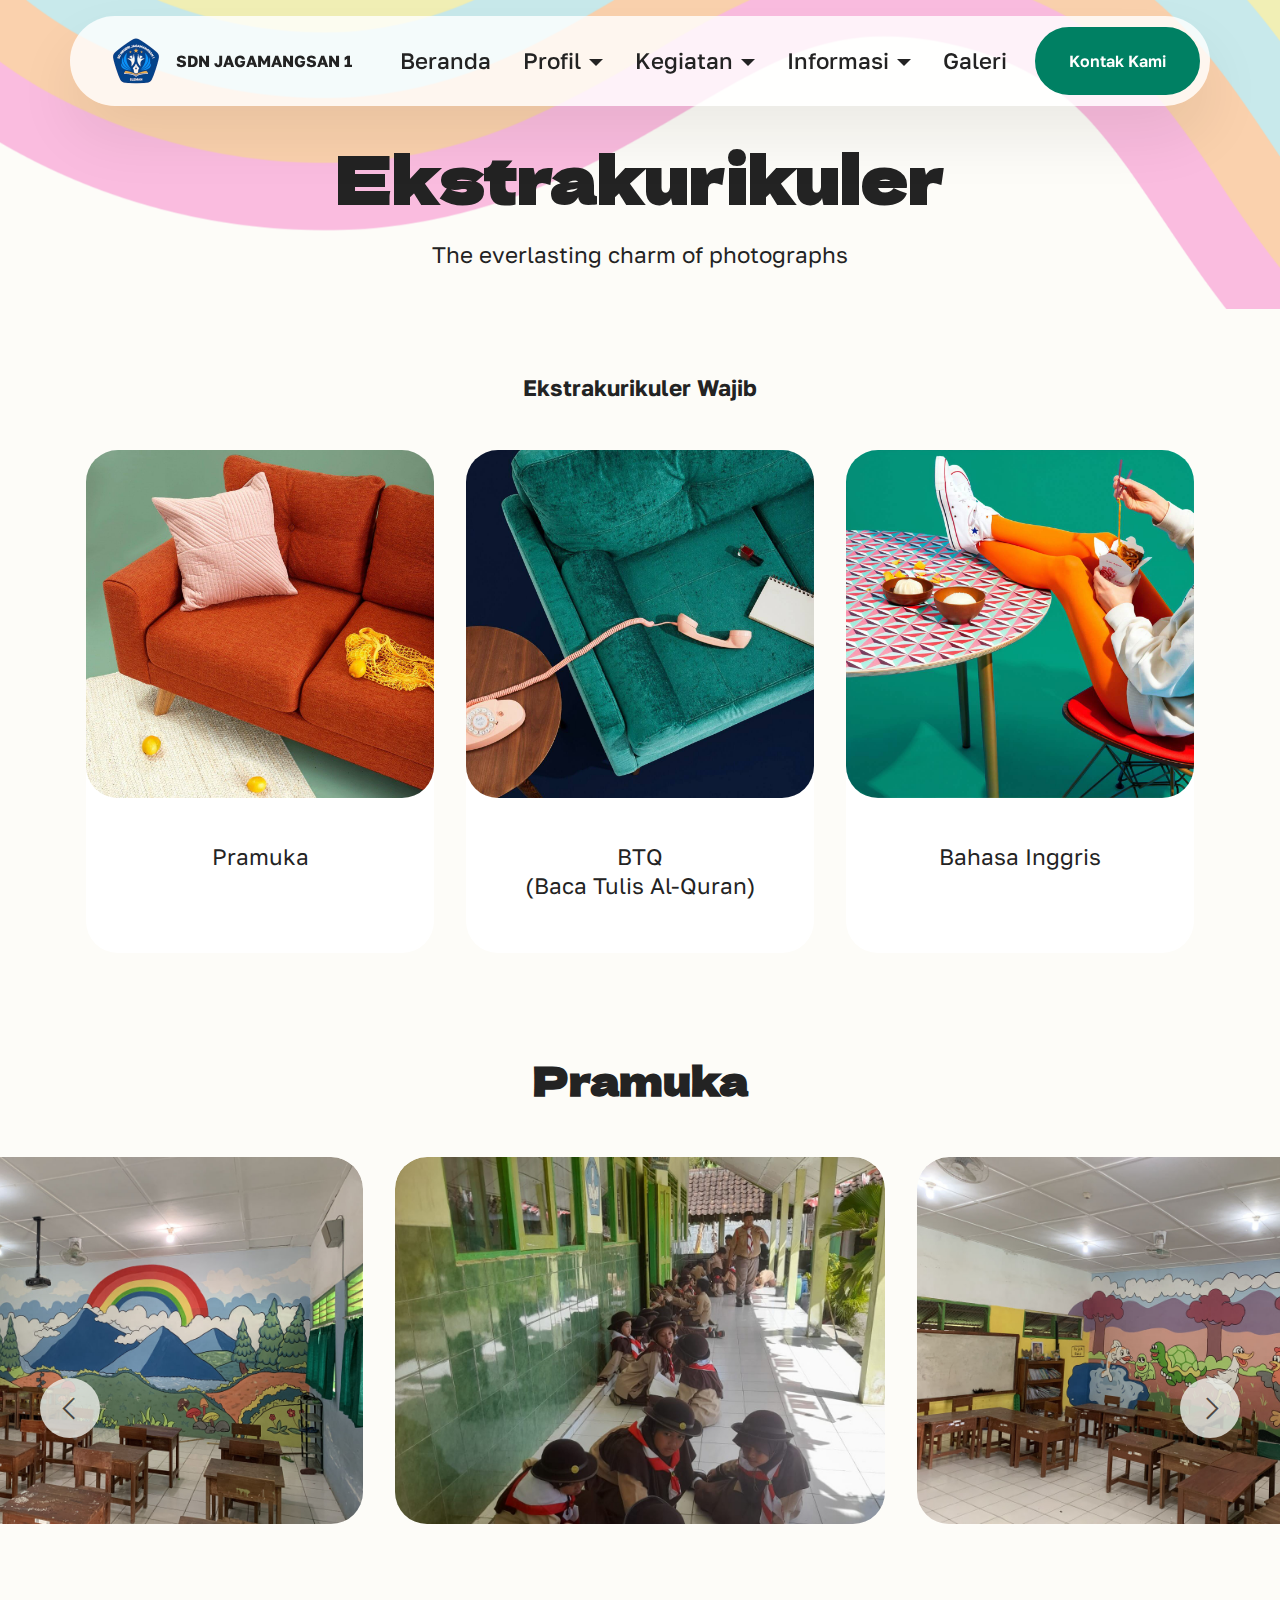
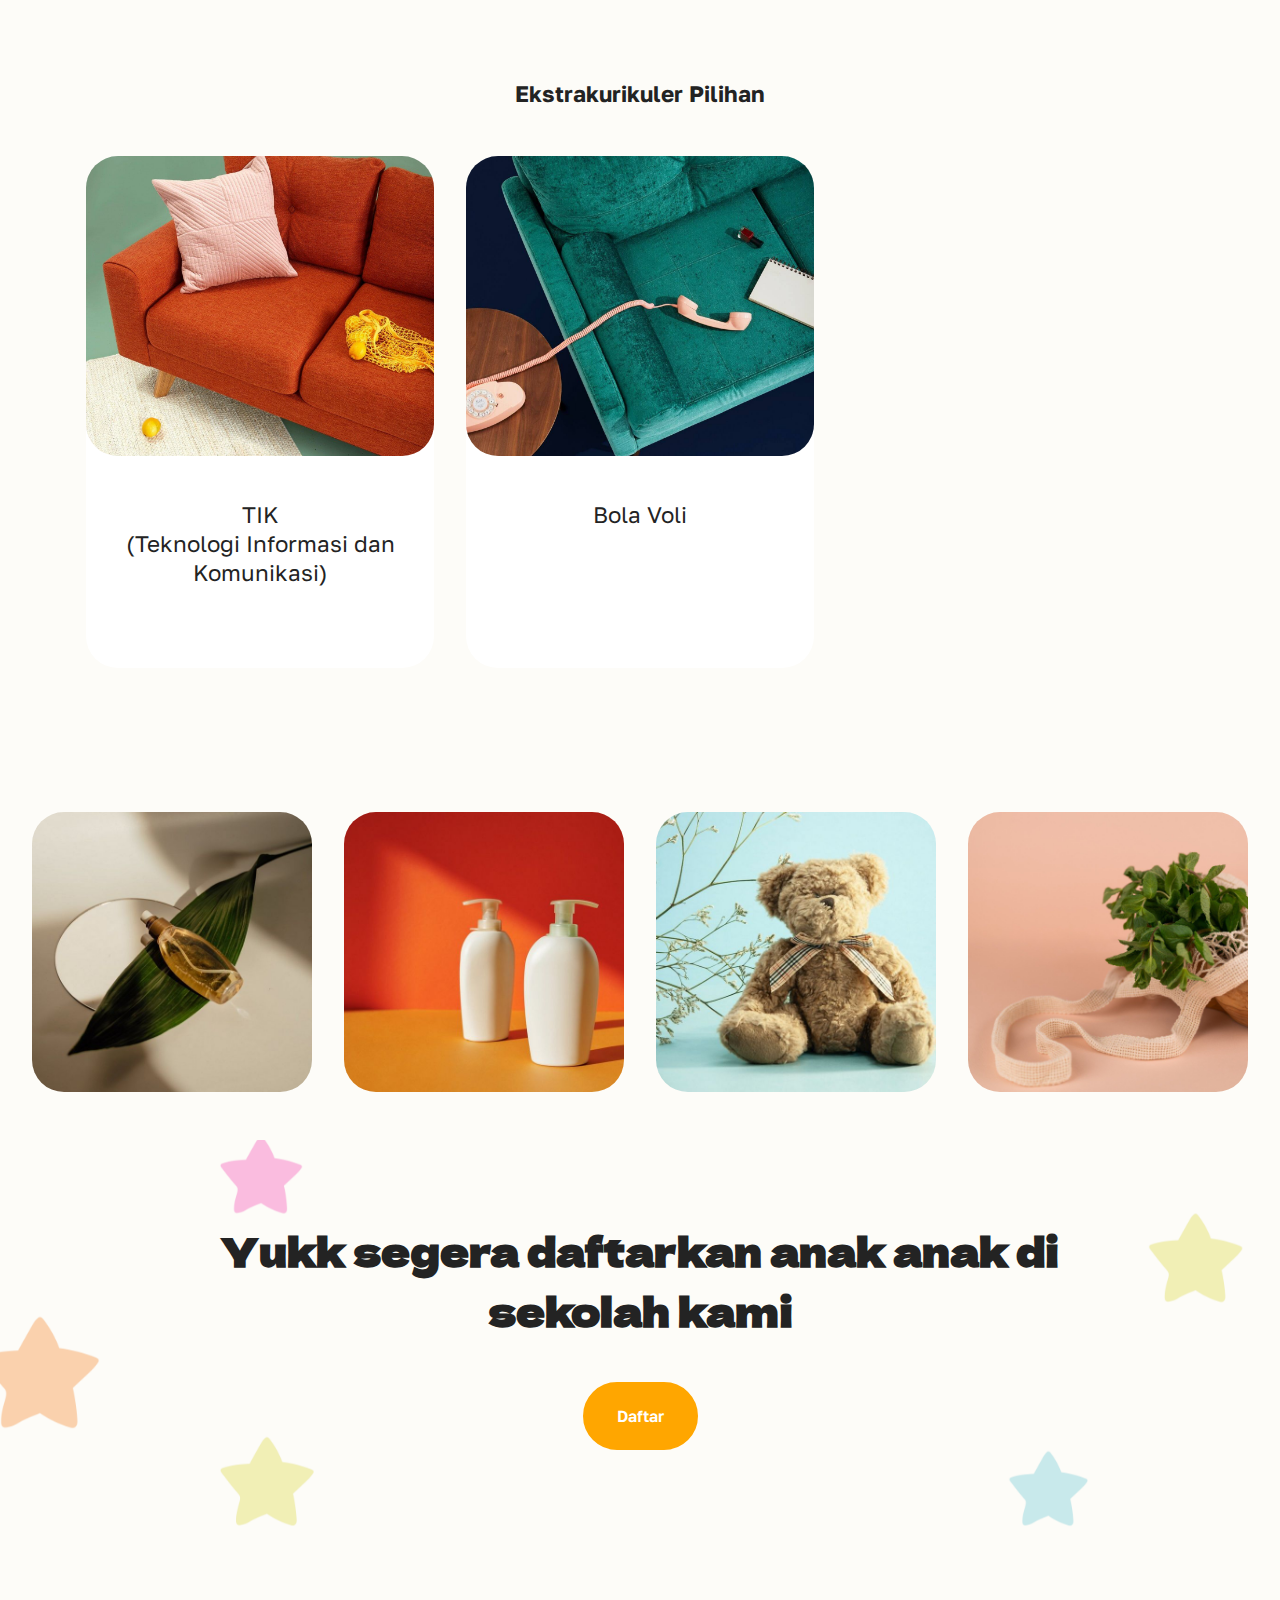
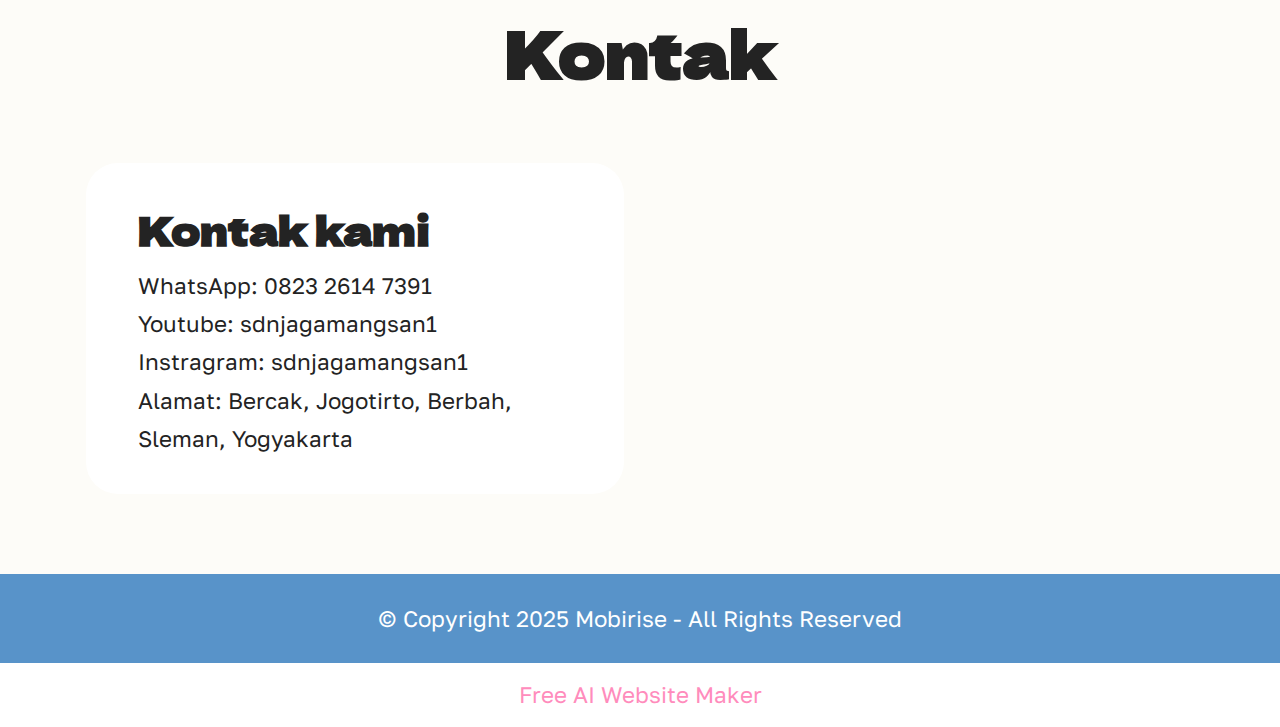
==== ekstrakurikuler.html @ 14b5bab7 "baru" ====
<!DOCTYPE html>
<html  >
<head>
  <!-- Site made with Mobirise Website Builder v5.9.6, https://mobirise.com -->
  <meta charset="UTF-8">
  <meta http-equiv="X-UA-Compatible" content="IE=edge">
  <meta name="generator" content="Mobirise v5.9.6, mobirise.com">
  <meta name="viewport" content="width=device-width, initial-scale=1, minimum-scale=1">
  <link rel="shortcut icon" href="assets/images/channels4-profile-removebg-preview-96x96.png" type="image/x-icon">
  <meta name="description" content="">
  
  
  <title>Ekstrakurikuler</title>
  <link rel="stylesheet" href="assets/web/assets/mobirise-icons2/mobirise2.css">
  <link rel="stylesheet" href="assets/bootstrap/css/bootstrap.min.css">
  <link rel="stylesheet" href="assets/bootstrap/css/bootstrap-grid.min.css">
  <link rel="stylesheet" href="assets/bootstrap/css/bootstrap-reboot.min.css">
  <link rel="stylesheet" href="assets/dropdown/css/style.css">
  <link rel="stylesheet" href="assets/theme/css/style.css">
  <link rel="preload" href="https://fonts.googleapis.com/css?family=Dela+Gothic+One:400&display=swap" as="style" onload="this.onload=null;this.rel='stylesheet'">
  <noscript><link rel="stylesheet" href="https://fonts.googleapis.com/css?family=Dela+Gothic+One:400&display=swap"></noscript>
  <link rel="preload" href="https://fonts.googleapis.com/css?family=Golos+Text:400,500,600,700,800,900&display=swap" as="style" onload="this.onload=null;this.rel='stylesheet'">
  <noscript><link rel="stylesheet" href="https://fonts.googleapis.com/css?family=Golos+Text:400,500,600,700,800,900&display=swap"></noscript>
  <link rel="preload" as="style" href="assets/mobirise/css/mbr-additional.css"><link rel="stylesheet" href="assets/mobirise/css/mbr-additional.css" type="text/css">

  
  
  
</head>
<body>
  
  <section data-bs-version="5.1" class="menu menu1 cid-u5FFKKvWVM" once="menu" id="menu01-23">
	

	<nav class="navbar navbar-dropdown navbar-fixed-top navbar-expand-lg">
		<div class="container">
			<div class="navbar-brand">
				<span class="navbar-logo">
					<a href="https://mobiri.se">
						<img src="assets/images/channels4-profile-removebg-preview-96x96.png" alt="Mobirise Website Builder" style="height: 3rem;">
					</a>
				</span>
				<span class="navbar-caption-wrap"><a class="navbar-caption text-black display-4" href="https://mobiri.se">SDN JAGAMANGSAN 1</a></span>
			</div>
			<button class="navbar-toggler" type="button" data-toggle="collapse" data-bs-toggle="collapse" data-target="#navbarSupportedContent" data-bs-target="#navbarSupportedContent" aria-controls="navbarNavAltMarkup" aria-expanded="false" aria-label="Toggle navigation">
				<div class="hamburger">
					<span></span>
					<span></span>
					<span></span>
					<span></span>
				</div>
			</button>
			<div class="collapse navbar-collapse" id="navbarSupportedContent">
				<ul class="navbar-nav nav-dropdown" data-app-modern-menu="true"><li class="nav-item">
						<a class="nav-link link text-black text-primary display-7" href="index.html">Beranda</a>
					</li>
					<li class="nav-item dropdown">
						<a class="nav-link link text-black dropdown-toggle display-7" href="https://mobiri.se" aria-expanded="false" data-toggle="dropdown-submenu" data-bs-toggle="dropdown" data-bs-auto-close="outside">Profil</a><div class="dropdown-menu" aria-labelledby="dropdown-407"><a class="text-black dropdown-item text-primary display-7" href="sejarah.html">Sejarah</a><a class="text-black show dropdown-item text-primary display-7" href="visi-misi.html">Visi Misi</a><a class="text-black dropdown-item text-primary display-7" href="struktur-oganisasi.html">Struktur Organisasi</a><a class="text-black show dropdown-item text-primary display-7" href="tenaga-pendidik.html">Tenaga Pendidik</a><a class="text-black show dropdown-item text-primary display-7" href="fasilitas.html">Fasilitas</a></div>
					</li>
					<li class="nav-item dropdown">
						<a class="nav-link link text-black dropdown-toggle show display-7" href="https://mobiri.se" data-toggle="dropdown-submenu" data-bs-toggle="dropdown" data-bs-auto-close="outside" aria-expanded="false">Kegiatan</a><div class="dropdown-menu show" aria-labelledby="dropdown-950" data-bs-popper="none"><a class="text-black dropdown-item text-primary display-7" href="intrakurikuler.html">Intrakurikuler</a><a class="text-black show dropdown-item text-primary display-7" href="ekstrakurikuler.html">Ekstrakurikuler</a></div>
					</li><li class="nav-item dropdown"><a class="nav-link link text-black dropdown-toggle display-7" href="https://mobiri.se" data-toggle="dropdown-submenu" data-bs-toggle="dropdown" data-bs-auto-close="outside" aria-expanded="false">Informasi</a><div class="dropdown-menu" aria-labelledby="dropdown-753"><a class="text-black dropdown-item text-primary display-7" href="pengumuman.html">Pengumuman</a><a class="text-black show dropdown-item text-primary display-7" href="pendaftaran.html">Pendaftaran</a></div></li><li class="nav-item"><a class="nav-link link text-black text-primary display-7" href="galeri.html">Galeri</a></li></ul>
				
				<div class="navbar-buttons mbr-section-btn"><a class="btn btn-danger display-4" href="kontak-kami.html">Kontak Kami</a></div>
			</div>
		</div>
	</nav>
</section>

<section data-bs-version="5.1" class="article11 cid-u5FFKLcJy8" id="article11-24">
    

    
    
    <div class="container">
        <div class="row justify-content-center">
            <div class="title col-md-12 col-lg-10">
                <h3 class="mbr-section-title mbr-fonts-style align-center mt-0 mb-0 display-2"><strong>Ekstrakurikuler</strong></h3>
                <h4 class="mbr-section-subtitle align-center mbr-fonts-style mt-4 display-7">
                The everlasting charm of photographs
                </h4>
                
            </div>
        </div>
    </div>
</section>

<section data-bs-version="5.1" class="features6 cid-u5FFKLKU1T" id="features06-25">
	
	
	<div class="container">
		<div class="row justify-content-center">
			<div class="col-12 content-head">
				<div class="mbr-section-head mb-5">
					<h4 class="mbr-section-title mbr-fonts-style align-center mb-0 display-7">
						<strong>Ekstrakurikuler Wajib</strong></h4>
					
					
				</div>
			</div>
		</div>
		<div class="row">
			<div class="item features-image col-12 col-md-6 col-lg-4">
				<div class="item-wrapper">
					<div class="item-img">
						<img src="assets/images/gallery01.jpg" alt="Mobirise Website Builder">
					</div>
					<div class="item-content">
						
						<p class="mbr-text mbr-fonts-style mt-2 display-7">
							Pramuka</p>
						
					</div>
				</div>
			</div>
			<div class="item features-image col-12 col-md-6 col-lg-4">
				<div class="item-wrapper">
					<div class="item-img">
						<img src="assets/images/gallery02.jpg" alt="Mobirise Website Builder">
					</div>
					<div class="item-content">
						
						<p class="mbr-text mbr-fonts-style mt-2 display-7">
							BTQ<br>(Baca Tulis Al-Quran)</p>
						
					</div>
				</div>
			</div>
			<div class="item features-image col-12 col-md-6 col-lg-4">
				<div class="item-wrapper">
					<div class="item-img">
						<img src="assets/images/gallery04.jpg" alt="Mobirise Website Builder">
					</div>
					<div class="item-content">
						
						<p class="mbr-text mbr-fonts-style mt-2 display-7">
							Bahasa Inggris<br>
						</p>
						
					</div>
				</div>
			</div>
		</div>
	</div>
</section>

<section data-bs-version="5.1" class="slider4 mbr-embla cid-u8MfyY5fgB" id="slider04-3z">
    

    
    
    <div class="container-fluid">
        <div class="row mb-5 justify-content-center">
			<div class="col-12 content-head">
				<h3 class="mbr-section-title mbr-fonts-style align-center mb-0 display-5">
					<strong>Pramuka</strong></h3>
				
			</div>
		</div>
        <div class="row">
            <div class="col-12">
                <div class="embla position-relative" data-skip-snaps="true" data-align="center" data-contain-scroll="trimSnaps" data-loop="true" data-auto-play-interval="5" data-draggable="true">
                    <div class="embla__viewport">
                        <div class="embla__container">
                            <div class="embla__slide slider-image item" style="margin-left: 1rem; margin-right: 1rem;">
                                <a href="#">
                                    <div class="slide-content">
                                        <div class="item-img">
                                            <div class="item-wrapper">
                                                <img src="assets/images/pramuka-1-1200x1600.jpeg" alt="Mobirise Website Builder" title="">
                                            </div>
                                        </div>
                                    </div>
                                </a>
                            </div>
                            <div class="embla__slide slider-image item" style="margin-left: 1rem; margin-right: 1rem;">
                                <a href="#">
                                    <div class="slide-content">
                                        <div class="item-img">
                                            <div class="item-wrapper">
                                                <img src="assets/images/img-2169-1200x900.jpg" alt="Mobirise Website Builder" title="">
                                            </div>
                                        </div>
                                    </div>
                                </a>
                            </div>
                            <div class="embla__slide slider-image item" style="margin-left: 1rem; margin-right: 1rem;">
                                <a href="#">
                                    <div class="slide-content">
                                        <div class="item-img">
                                            <div class="item-wrapper">
                                                <img src="assets/images/gallery03.jpg" alt="Mobirise Website Builder" title="">
                                            </div>
                                        </div>
                                    </div>
                                </a>
                            </div>
                            <div class="embla__slide slider-image item" style="margin-left: 1rem; margin-right: 1rem;">
                                <a href="#">
                                    <div class="slide-content">
                                        <div class="item-img">
                                            <div class="item-wrapper">
                                                <img src="assets/images/gallery04.jpg" alt="Mobirise Website Builder" title="">
                                            </div>
                                        </div>
                                    </div>
                                </a>
                            </div>
                            <div class="embla__slide slider-image item" style="margin-left: 1rem; margin-right: 1rem;">
                                <a href="#">
                                    <div class="slide-content">
                                        <div class="item-img">
                                            <div class="item-wrapper">
                                                <img src="assets/images/img-2168-1200x900.jpg" alt="Mobirise Website Builder" title="">
                                            </div>
                                        </div>
                                    </div>
                                </a>
                            </div>
                        </div>
                    </div>
                    <button class="embla__button embla__button--prev">
                        <span class="mobi-mbri mobi-mbri-arrow-prev" aria-hidden="true"></span>
                        <span class="sr-only visually-hidden visually-hidden">Previous</span>
                    </button>
                    <button class="embla__button embla__button--next">
                        <span class="mobi-mbri mobi-mbri-arrow-next" aria-hidden="true"></span>
                        <span class="sr-only visually-hidden visually-hidden">Next</span>
                    </button>
                </div>
            </div>
        </div>
    </div>
</section>

<section data-bs-version="5.1" class="features6 cid-u6uYBpchIk" id="features06-3r">
	
	
	<div class="container">
		<div class="row justify-content-center">
			<div class="col-12 content-head">
				<div class="mbr-section-head mb-5">
					<h4 class="mbr-section-title mbr-fonts-style align-center mb-0 display-7">
						<strong>Ekstrakurikuler Pilihan</strong></h4>
					
					
				</div>
			</div>
		</div>
		<div class="row">
			<div class="item features-image col-12 col-md-6 col-lg-4">
				<div class="item-wrapper">
					<div class="item-img">
						<img src="assets/images/gallery01.jpg" alt="Mobirise Website Builder">
					</div>
					<div class="item-content">
						
						<p class="mbr-text mbr-fonts-style mt-2 display-7">
							TIK<br>(Teknologi Informasi dan Komunikasi)<br><br></p>
						
					</div>
				</div>
			</div>
			<div class="item features-image col-12 col-md-6 col-lg-4">
				<div class="item-wrapper">
					<div class="item-img">
						<img src="assets/images/gallery02.jpg" alt="Mobirise Website Builder">
					</div>
					<div class="item-content">
						
						<p class="mbr-text mbr-fonts-style mt-2 display-7">
							Bola Voli</p>
						
					</div>
				</div>
			</div>
			
		</div>
	</div>
</section>

<section data-bs-version="5.1" class="gallery3 cid-u5FFKMkGLd" id="gallery03-26">
    
    
    <div class="container-fluid">
      <div class="row justify-content-center">
        <div class="col-12 content-head">
          
        </div>
      </div>
      <div class="row">
        <div class="item features-image mb-4 col-6 col-md-4 col-lg-3">
          <div class="item-wrapper">
            <div class="item-img mb-3">
              <img src="assets/images/shop1.jpg" alt="Mobirise Website Builder" title="" data-slide-to="0" data-bs-slide-to="0">
            </div>
            
          </div>
        </div>
        <div class="item features-image mb-4 col-6 col-md-4 col-lg-3">
          <div class="item-wrapper">
            <div class="item-img mb-3">
              <img src="assets/images/shop2.jpg" alt="Mobirise Website Builder" title="" data-slide-to="1" data-bs-slide-to="1">
            </div>
            
          </div>
        </div>
        <div class="item features-image mb-4 col-6 col-md-4 col-lg-3">
          <div class="item-wrapper">
            <div class="item-img mb-3">
              <img src="assets/images/shop3.jpg" alt="Mobirise Website Builder" title="" data-slide-to="2" data-bs-slide-to="2">
            </div>
            
          </div>
        </div>
        <div class="item features-image mb-4 col-6 col-md-4 col-lg-3">
          <div class="item-wrapper">
            <div class="item-img mb-3">
              <img src="assets/images/shop4.jpg" alt="Mobirise Website Builder" title="" data-slide-to="3" data-bs-slide-to="3">
            </div>
            
          </div>
        </div>
      </div>
    </div>
  </section>

<section data-bs-version="5.1" class="article11 cid-u5G6VYDexF" id="article11-3k">
    

    
    
    <div class="container">
        <div class="row justify-content-center">
            <div class="title col-md-12 col-lg-10">
                <h3 class="mbr-section-title mbr-fonts-style align-center mt-0 mb-0 display-5"><strong>Yukk segera daftarkan anak anak di sekolah kami</strong></h3>
                
                <div class="mbr-section-btn align-center mt-4"><a class="btn btn-secondary display-4" href="https://mobiri.se">Daftar</a></div>
            </div>
        </div>
    </div>
</section>

<section data-bs-version="5.1" class="contacts2 map1 cid-uascmlKrQj" id="contacts02-4a">

    

    
    <div class="container">
        <div class="row justify-content-center">
            <div class="col-12 content-head">
                <div class="mbr-section-head mb-5">
                    <h3 class="mbr-section-title mbr-fonts-style align-center mb-0 display-2">
                        <strong>Kontak</strong></h3>
                    
                </div>
            </div>
        </div>
        <div class="row justify-content-center mt-4">
            <div class="card col-12 col-md-6">
                <div class="card-wrapper">
                    <div class="text-wrapper">
                        <h5 class="cardTitle mbr-fonts-style mb-2 display-5">
                        <strong>Kontak kami</strong></h5>
                    <ul class="list mbr-fonts-style display-7">
                        <li class="mbr-text item-wrap"><span style="font-size: 1.4rem;">WhatsApp: 0823 2614 7391</span><br></li>
                        <li class="mbr-text item-wrap">Youtube: sdnjagamangsan1</li>
                        <li class="mbr-text item-wrap">Instragram: sdnjagamangsan1</li><li class="mbr-text item-wrap">Alamat: Bercak, Jogotirto, Berbah, Sleman, Yogyakarta</li>
                    </ul>
                    </div>
                </div>
            </div>
            <div class="map-wrapper col-12 col-md-6">
                <div class="google-map"><iframe frameborder="0" style="border:0" src="https://www.google.com/maps/embed?pb=!1m18!1m12!1m3!1d3952.758239607634!2d110.47816917468333!3d-7.81539607760584!2m3!1f0!2f0!3f0!3m2!1i1024!2i768!4f13.1!3m3!1m2!1s0x2e7a505c04a96737%3A0x9ee2228bad907ce1!2sSD%20Negeri%20Jagamangsan%201%20Jogotirto%20Berbah%20Sleman!5e0!3m2!1sid!2sid!4v1709206261311!5m2!1sid!2sid" allowfullscreen=""></iframe></div>
            </div>
        </div>
    </div>
</section>

<section data-bs-version="5.1" class="footer4 cid-u5FFKO2Dre" once="footers" id="footer04-29">

    

    

    <div class="container">
        <div class="media-container-row align-center mbr-white">
            <div class="col-12">
                <p class="mbr-text mb-0 mbr-fonts-style display-7">
                    © Copyright 2025 Mobirise - All Rights Reserved
                </p>
            </div>
        </div>
    </div>
</section><section class="display-7" style="padding: 0;align-items: center;justify-content: center;flex-wrap: wrap;    align-content: center;display: flex;position: relative;height: 4rem;"><a href="https://mobiri.se/3088887" style="flex: 1 1;height: 4rem;position: absolute;width: 100%;z-index: 1;"><img alt="" style="height: 4rem;" src="[data-uri]"></a><p style="margin: 0;text-align: center;" class="display-7">&#8204;</p><a style="z-index:1" href="https://mobirise.com/builder/ai-website-maker.html">Free AI Website Maker</a></section><script src="assets/bootstrap/js/bootstrap.bundle.min.js"></script>  <script src="assets/smoothscroll/smooth-scroll.js"></script>  <script src="assets/ytplayer/index.js"></script>  <script src="assets/dropdown/js/navbar-dropdown.js"></script>  <script src="assets/embla/embla.min.js"></script>  <script src="assets/embla/script.js"></script>  <script src="assets/theme/js/script.js"></script>  
  
  
</body>
</html>
---- assets/web/assets/mobirise-icons2/mobirise2.css ----
@font-face {
  font-family: 'Moririse2';
  font-display: swap;
  src:  url('mobirise2.eot?f2bix4');
  src:  url('mobirise2.eot?f2bix4#iefix') format('embedded-opentype'),
    url('mobirise2.ttf?f2bix4') format('truetype'),
    url('mobirise2.woff?f2bix4') format('woff'),
    url('mobirise2.svg?f2bix4#mobirise2') format('svg');
  font-weight: normal;
  font-style: normal;
}

[class^="mobi-"], [class*=" mobi-"] {
  /* use !important to prevent issues with browser extensions that change fonts */
  font-family: 'Moririse2' !important;
  speak: none;
  font-style: normal;
  font-weight: normal;
  font-variant: normal;
  text-transform: none;
  line-height: 1;

  /* Better Font Rendering =========== */
  -webkit-font-smoothing: antialiased;
  -moz-osx-font-smoothing: grayscale;
}

.mobi-mbri-add-submenu:before {
  content: "\e900";
}
.mobi-mbri-alert:before {
  content: "\e901";
}
.mobi-mbri-align-center:before {
  content: "\e902";
}
.mobi-mbri-align-justify:before {
  content: "\e903";
}
.mobi-mbri-align-left:before {
  content: "\e904";
}
.mobi-mbri-align-right:before {
  content: "\e905";
}
.mobi-mbri-android:before {
  content: "\e906";
}
.mobi-mbri-apple:before {
  content: "\e907";
}
.mobi-mbri-arrow-down:before {
  content: "\e908";
}
.mobi-mbri-arrow-next:before {
  content: "\e909";
}
.mobi-mbri-arrow-prev:before {
  content: "\e90a";
}
.mobi-mbri-arrow-up:before {
  content: "\e90b";
}
.mobi-mbri-bold:before {
  content: "\e90c";
}
.mobi-mbri-bookmark:before {
  content: "\e90d";
}
.mobi-mbri-bootstrap:before {
  content: "\e90e";
}
.mobi-mbri-briefcase:before {
  content: "\e90f";
}
.mobi-mbri-browse:before {
  content: "\e910";
}
.mobi-mbri-bulleted-list:before {
  content: "\e911";
}
.mobi-mbri-calendar:before {
  content: "\e912";
}
.mobi-mbri-camera:before {
  content: "\e913";
}
.mobi-mbri-cart-add:before {
  content: "\e914";
}
.mobi-mbri-cart-full:before {
  content: "\e915";
}
.mobi-mbri-cash:before {
  content: "\e916";
}
.mobi-mbri-change-style:before {
  content: "\e917";
}
.mobi-mbri-chat:before {
  content: "\e918";
}
.mobi-mbri-clock:before {
  content: "\e919";
}
.mobi-mbri-close:before {
  content: "\e91a";
}
.mobi-mbri-cloud:before {
  content: "\e91b";
}
.mobi-mbri-code:before {
  content: "\e91c";
}
.mobi-mbri-contact-form:before {
  content: "\e91d";
}
.mobi-mbri-credit-card:before {
  content: "\e91e";
}
.mobi-mbri-cursor-click:before {
  content: "\e91f";
}
.mobi-mbri-cust-feedback:before {
  content: "\e920";
}
.mobi-mbri-database:before {
  content: "\e921";
}
.mobi-mbri-delivery:before {
  content: "\e922";
}
.mobi-mbri-desktop:before {
  content: "\e923";
}
.mobi-mbri-devices:before {
  content: "\e924";
}
.mobi-mbri-down:before {
  content: "\e925";
}
.mobi-mbri-download-2:before {
  content: "\e926";
}
.mobi-mbri-download:before {
  content: "\e927";
}
.mobi-mbri-drag-n-drop-2:before {
  content: "\e928";
}
.mobi-mbri-drag-n-drop:before {
  content: "\e929";
}
.mobi-mbri-edit-2:before {
  content: "\e92a";
}
.mobi-mbri-edit:before {
  content: "\e92b";
}
.mobi-mbri-error:before {
  content: "\e92c";
}
.mobi-mbri-extension:before {
  content: "\e92d";
}
.mobi-mbri-features:before {
  content: "\e92e";
}
.mobi-mbri-file:before {
  content: "\e92f";
}
.mobi-mbri-flag:before {
  content: "\e930";
}
.mobi-mbri-folder:before {
  content: "\e931";
}
.mobi-mbri-gift:before {
  content: "\e932";
}
.mobi-mbri-github:before {
  content: "\e933";
}
.mobi-mbri-globe-2:before {
  content: "\e934";
}
.mobi-mbri-globe:before {
  content: "\e935";
}
.mobi-mbri-growing-chart:before {
  content: "\e936";
}
.mobi-mbri-hearth:before {
  content: "\e937";
}
.mobi-mbri-help:before {
  content: "\e938";
}
.mobi-mbri-home:before {
  content: "\e939";
}
.mobi-mbri-hot-cup:before {
  content: "\e93a";
}
.mobi-mbri-idea:before {
  content: "\e93b";
}
.mobi-mbri-image-gallery:before {
  content: "\e93c";
}
.mobi-mbri-image-slider:before {
  content: "\e93d";
}
.mobi-mbri-info:before {
  content: "\e93e";
}
.mobi-mbri-italic:before {
  content: "\e93f";
}
.mobi-mbri-key:before {
  content: "\e940";
}
.mobi-mbri-laptop:before {
  content: "\e941";
}
.mobi-mbri-layers:before {
  content: "\e942";
}
.mobi-mbri-left-right:before {
  content: "\e943";
}
.mobi-mbri-left:before {
  content: "\e944";
}
.mobi-mbri-letter:before {
  content: "\e945";
}
.mobi-mbri-like:before {
  content: "\e946";
}
.mobi-mbri-link:before {
  content: "\e947";
}
.mobi-mbri-lock:before {
  content: "\e948";
}
.mobi-mbri-login:before {
  content: "\e949";
}
.mobi-mbri-logout:before {
  content: "\e94a";
}
.mobi-mbri-magic-stick:before {
  content: "\e94b";
}
.mobi-mbri-map-pin:before {
  content: "\e94c";
}
.mobi-mbri-menu:before {
  content: "\e94d";
}
.mobi-mbri-mobile-2:before {
  content: "\e94e";
}
.mobi-mbri-mobile-horizontal:before {
  content: "\e94f";
}
.mobi-mbri-mobile:before {
  content: "\e950";
}
.mobi-mbri-mobirise:before {
  content: "\e951";
}
.mobi-mbri-more-horizontal:before {
  content: "\e952";
}
.mobi-mbri-more-vertical:before {
  content: "\e953";
}
.mobi-mbri-music:before {
  content: "\e954";
}
.mobi-mbri-new-file:before {
  content: "\e955";
}
.mobi-mbri-numbered-list:before {
  content: "\e956";
}
.mobi-mbri-opened-folder:before {
  content: "\e957";
}
.mobi-mbri-pages:before {
  content: "\e958";
}
.mobi-mbri-paper-plane:before {
  content: "\e959";
}
.mobi-mbri-paperclip:before {
  content: "\e95a";
}
.mobi-mbri-phone:before {
  content: "\e95b";
}
.mobi-mbri-photo:before {
  content: "\e95c";
}
.mobi-mbri-photos:before {
  content: "\e95d";
}
.mobi-mbri-pin:before {
  content: "\e95e";
}
.mobi-mbri-play:before {
  content: "\e95f";
}
.mobi-mbri-plus:before {
  content: "\e960";
}
.mobi-mbri-preview:before {
  content: "\e961";
}
.mobi-mbri-print:before {
  content: "\e962";
}
.mobi-mbri-protect:before {
  content: "\e963";
}
.mobi-mbri-question:before {
  content: "\e964";
}
.mobi-mbri-quote-left:before {
  content: "\e965";
}
.mobi-mbri-quote-right:before {
  content: "\e966";
}
.mobi-mbri-redo:before {
  content: "\e967";
}
.mobi-mbri-refresh:before {
  content: "\e968";
}
.mobi-mbri-responsive-2:before {
  content: "\e969";
}
.mobi-mbri-responsive:before {
  content: "\e96a";
}
.mobi-mbri-right:before {
  content: "\e96b";
}
.mobi-mbri-rocket:before {
  content: "\e96c";
}
.mobi-mbri-sad-face:before {
  content: "\e96d";
}
.mobi-mbri-sale:before {
  content: "\e96e";
}
.mobi-mbri-save:before {
  content: "\e96f";
}
.mobi-mbri-search:before {
  content: "\e970";
}
.mobi-mbri-setting-2:before {
  content: "\e971";
}
.mobi-mbri-setting-3:before {
  content: "\e972";
}
.mobi-mbri-setting:before {
  content: "\e973";
}
.mobi-mbri-share:before {
  content: "\e974";
}
.mobi-mbri-shopping-bag:before {
  content: "\e975";
}
.mobi-mbri-shopping-basket:before {
  content: "\e976";
}
.mobi-mbri-shopping-cart:before {
  content: "\e977";
}
.mobi-mbri-sites:before {
  content: "\e978";
}
.mobi-mbri-smile-face:before {
  content: "\e979";
}
.mobi-mbri-speed:before {
  content: "\e97a";
}
.mobi-mbri-star:before {
  content: "\e97b";
}
.mobi-mbri-success:before {
  content: "\e97c";
}
.mobi-mbri-sun:before {
  content: "\e97d";
}
.mobi-mbri-sun2:before {
  content: "\e97e";
}
.mobi-mbri-tablet-vertical:before {
  content: "\e97f";
}
.mobi-mbri-tablet:before {
  content: "\e980";
}
.mobi-mbri-target:before {
  content: "\e981";
}
.mobi-mbri-timer:before {
  content: "\e982";
}
.mobi-mbri-to-ftp:before {
  content: "\e983";
}
.mobi-mbri-to-local-drive:before {
  content: "\e984";
}
.mobi-mbri-touch-swipe:before {
  content: "\e985";
}
.mobi-mbri-touch:before {
  content: "\e986";
}
.mobi-mbri-trash:before {
  content: "\e987";
}
.mobi-mbri-underline:before {
  content: "\e988";
}
.mobi-mbri-undo:before {
  content: "\e989";
}
.mobi-mbri-unlink:before {
  content: "\e98a";
}
.mobi-mbri-unlock:before {
  content: "\e98b";
}
.mobi-mbri-up-down:before {
  content: "\e98c";
}
.mobi-mbri-up:before {
  content: "\e98d";
}
.mobi-mbri-update:before {
  content: "\e98e";
}
.mobi-mbri-upload-2:before {
  content: "\e98f";
}
.mobi-mbri-upload:before {
  content: "\e990";
}
.mobi-mbri-user-2:before {
  content: "\e991";
}
.mobi-mbri-user:before {
  content: "\e992";
}
.mobi-mbri-users:before {
  content: "\e993";
}
.mobi-mbri-video-play:before {
  content: "\e994";
}
.mobi-mbri-video:before {
  content: "\e995";
}
.mobi-mbri-watch:before {
  content: "\e996";
}
.mobi-mbri-website-theme-2:before {
  content: "\e997";
}
.mobi-mbri-website-theme:before {
  content: "\e998";
}
.mobi-mbri-wifi:before {
  content: "\e999";
}
.mobi-mbri-windows:before {
  content: "\e99a";
}
.mobi-mbri-zoom-in:before {
  content: "\e99b";
}
.mobi-mbri-zoom-out:before {
  content: "\e99c";
}
---- assets/dropdown/css/style.css ----
.navbar-dropdown {
  left: 0;
  padding: 0;
  position: absolute;
  right: 0;
  top: 0;
  transition: all 0.45s ease;
  z-index: 1030;
  background: #282828; }
  .navbar-dropdown .navbar-logo {
    margin-right: 0.8rem;
    transition: margin 0.3s ease-in-out;
    vertical-align: middle; }
    .navbar-dropdown .navbar-logo img {
      height: 3.125rem;
      transition: all 0.3s ease-in-out; }
    .navbar-dropdown .navbar-logo.mbr-iconfont {
      font-size: 3.125rem;
      line-height: 3.125rem; }
  .navbar-dropdown .navbar-caption {
    font-weight: 700;
    white-space: normal;
    vertical-align: -4px;
    line-height: 3.125rem !important; }
    .navbar-dropdown .navbar-caption, .navbar-dropdown .navbar-caption:hover {
      color: inherit;
      text-decoration: none; }
  .navbar-dropdown .mbr-iconfont + .navbar-caption {
    vertical-align: -1px; }
  .navbar-dropdown.navbar-fixed-top {
    position: fixed; }
  .navbar-dropdown .navbar-brand span {
    vertical-align: -4px; }
  .navbar-dropdown.bg-color.transparent {
    background: none; }
  .navbar-dropdown.navbar-short .navbar-brand {
    padding: 0.625rem 0; }
    .navbar-dropdown.navbar-short .navbar-brand span {
      vertical-align: -1px; }
  .navbar-dropdown.navbar-short .navbar-caption {
    line-height: 2.375rem !important;
    vertical-align: -2px; }
  .navbar-dropdown.navbar-short .navbar-logo {
    margin-right: 0.5rem; }
    .navbar-dropdown.navbar-short .navbar-logo img {
      height: 2.375rem; }
    .navbar-dropdown.navbar-short .navbar-logo.mbr-iconfont {
      font-size: 2.375rem;
      line-height: 2.375rem; }
  .navbar-dropdown.navbar-short .mbr-table-cell {
    height: 3.625rem; }
  .navbar-dropdown .navbar-close {
    left: 0.6875rem;
    position: fixed;
    top: 0.75rem;
    z-index: 1000; }
  .navbar-dropdown .hamburger-icon {
    content: "";
    display: inline-block;
    vertical-align: middle;
    width: 16px;
    -webkit-box-shadow: 0 -6px 0 1px #282828,0 0 0 1px #282828,0 6px 0 1px #282828;
    -moz-box-shadow: 0 -6px 0 1px #282828,0 0 0 1px #282828,0 6px 0 1px #282828;
    box-shadow: 0 -6px 0 1px #282828,0 0 0 1px #282828,0 6px 0 1px #282828; }

.dropdown-menu .dropdown-toggle[data-toggle="dropdown-submenu"]::after {
  border-bottom: 0.35em solid transparent;
  border-left: 0.35em solid;
  border-right: 0;
  border-top: 0.35em solid transparent;
  margin-left: 0.3rem; }

.dropdown-menu .dropdown-item:focus {
  outline: 0; }

.nav-dropdown {
  font-size: 0.75rem;
  font-weight: 500;
  height: auto !important; }
  .nav-dropdown .nav-btn {
    padding-left: 1rem; }
  .nav-dropdown .link {
    margin: .667em 1.667em;
    font-weight: 500;
    padding: 0;
    transition: color .2s ease-in-out; }
    .nav-dropdown .link.dropdown-toggle {
      margin-right: 2.583em; }
      .nav-dropdown .link.dropdown-toggle::after {
        margin-left: .25rem;
        border-top: 0.35em solid;
        border-right: 0.35em solid transparent;
        border-left: 0.35em solid transparent;
        border-bottom: 0; }
      .nav-dropdown .link.dropdown-toggle[aria-expanded="true"] {
        margin: 0;
        padding: 0.667em 3.263em  0.667em 1.667em; }
  .nav-dropdown .link::after,
  .nav-dropdown .dropdown-item::after {
    color: inherit; }
  .nav-dropdown .btn {
    font-size: 0.75rem;
    font-weight: 700;
    letter-spacing: 0;
    margin-bottom: 0;
    padding-left: 1.25rem;
    padding-right: 1.25rem; }
  .nav-dropdown .dropdown-menu {
    border-radius: 0;
    border: 0;
    left: 0;
    margin: 0;
    padding-bottom: 1.25rem;
    padding-top: 1.25rem;
    position: relative; }
  .nav-dropdown .dropdown-submenu {
    margin-left: 0.125rem;
    top: 0; }
  .nav-dropdown .dropdown-item {
    font-weight: 500;
    line-height: 2;
    padding: 0.3846em 4.615em 0.3846em 1.5385em;
    position: relative;
    transition: color .2s ease-in-out, background-color .2s ease-in-out; }
    .nav-dropdown .dropdown-item::after {
      margin-top: -0.3077em;
      position: absolute;
      right: 1.1538em;
      top: 50%; }
    .nav-dropdown .dropdown-item:focus, .nav-dropdown .dropdown-item:hover {
      background: none; }

@media (max-width: 767px) {
  .nav-dropdown.navbar-toggleable-sm {
    bottom: 0;
    display: none;
    left: 0;
    overflow-x: hidden;
    position: fixed;
    top: 0;
    transform: translateX(-100%);
    -ms-transform: translateX(-100%);
    -webkit-transform: translateX(-100%);
    width: 18.75rem;
    z-index: 999; } }
.nav-dropdown.navbar-toggleable-xl {
  bottom: 0;
  display: none;
  left: 0;
  overflow-x: hidden;
  position: fixed;
  top: 0;
  transform: translateX(-100%);
  -ms-transform: translateX(-100%);
  -webkit-transform: translateX(-100%);
  width: 18.75rem;
  z-index: 999; }

.nav-dropdown-sm {
  display: block !important;
  overflow-x: hidden;
  overflow: auto;
  padding-top: 3.875rem; }
  .nav-dropdown-sm::after {
    content: "";
    display: block;
    height: 3rem;
    width: 100%; }
  .nav-dropdown-sm.collapse.in ~ .navbar-close {
    display: block !important; }
  .nav-dropdown-sm.collapsing, .nav-dropdown-sm.collapse.in {
    transform: translateX(0);
    -ms-transform: translateX(0);
    -webkit-transform: translateX(0);
    transition: all 0.25s ease-out;
    -webkit-transition: all 0.25s ease-out;
    background: #282828; }
  .nav-dropdown-sm.collapsing[aria-expanded="false"] {
    transform: translateX(-100%);
    -ms-transform: translateX(-100%);
    -webkit-transform: translateX(-100%); }
  .nav-dropdown-sm .nav-item {
    display: block;
    margin-left: 0 !important;
    padding-left: 0; }
  .nav-dropdown-sm .link,
  .nav-dropdown-sm .dropdown-item {
    border-top: 1px dotted rgba(255, 255, 255, 0.1);
    font-size: 0.8125rem;
    line-height: 1.6;
    margin: 0 !important;
    padding: 0.875rem 2.4rem 0.875rem 1.5625rem !important;
    position: relative;
    white-space: normal; }
    .nav-dropdown-sm .link:focus, .nav-dropdown-sm .link:hover,
    .nav-dropdown-sm .dropdown-item:focus,
    .nav-dropdown-sm .dropdown-item:hover {
      background: rgba(0, 0, 0, 0.2) !important;
      color: #c0a375; }
  .nav-dropdown-sm .nav-btn {
    position: relative;
    padding: 1.5625rem 1.5625rem 0 1.5625rem; }
    .nav-dropdown-sm .nav-btn::before {
      border-top: 1px dotted rgba(255, 255, 255, 0.1);
      content: "";
      left: 0;
      position: absolute;
      top: 0;
      width: 100%; }
    .nav-dropdown-sm .nav-btn + .nav-btn {
      padding-top: 0.625rem; }
      .nav-dropdown-sm .nav-btn + .nav-btn::before {
        display: none; }
  .nav-dropdown-sm .btn {
    padding: 0.625rem 0; }
  .nav-dropdown-sm .dropdown-toggle[data-toggle="dropdown-submenu"]::after {
    margin-left: .25rem;
    border-top: 0.35em solid;
    border-right: 0.35em solid transparent;
    border-left: 0.35em solid transparent;
    border-bottom: 0; }
  .nav-dropdown-sm .dropdown-toggle[data-toggle="dropdown-submenu"][aria-expanded="true"]::after {
    border-top: 0;
    border-right: 0.35em solid transparent;
    border-left: 0.35em solid transparent;
    border-bottom: 0.35em solid; }
  .nav-dropdown-sm .dropdown-menu {
    margin: 0;
    padding: 0;
    position: relative;
    top: 0;
    left: 0;
    width: 100%;
    border: 0;
    float: none;
    border-radius: 0;
    background: none; }
  .nav-dropdown-sm .dropdown-submenu {
    left: 100%;
    margin-left: 0.125rem;
    margin-top: -1.25rem;
    top: 0; }

.navbar-toggleable-sm .nav-dropdown .dropdown-menu {
  position: absolute; }

.navbar-toggleable-sm .nav-dropdown .dropdown-submenu {
  left: 100%;
  margin-left: 0.125rem;
  margin-top: -1.25rem;
  top: 0; }

.navbar-toggleable-sm.opened .nav-dropdown .dropdown-menu {
  position: relative; }

.navbar-toggleable-sm.opened .nav-dropdown .dropdown-submenu {
  left: 0;
  margin-left: 00rem;
  margin-top: 0rem;
  top: 0; }

.is-builder .nav-dropdown.collapsing {
  transition: none !important; }
---- assets/theme/css/style.css ----
@charset "UTF-8";
section {
  background-color: #ffffff;
}

body {
  font-style: normal;
  line-height: 1.5;
  font-weight: 400;
  color: #232323;
  position: relative;
}

button {
  background-color: transparent;
  border-color: transparent;
}

.embla__button,
.carousel-control {
  background-color: #edefea !important;
  opacity: 0.8 !important;
  color: #464845 !important;
  border-color: #edefea !important;
}

.carousel .close,
.modalWindow .close {
  background-color: #edefea !important;
  color: #464845 !important;
  border-color: #edefea !important;
  opacity: 0.8 !important;
}

.carousel .close:hover,
.modalWindow .close:hover {
  opacity: 1 !important;
}

.carousel-indicators li {
  background-color: #edefea !important;
  border: 2px solid #464845 !important;
}

.carousel-indicators li:hover,
.carousel-indicators li:active {
  opacity: 0.8 !important;
}

.embla__button:hover,
.carousel-control:hover {
  background-color: #edefea !important;
  opacity: 1 !important;
}

.modalWindow-video-container {
  height: 80%;
}

section,
.container,
.container-fluid {
  position: relative;
  word-wrap: break-word;
}

a.mbr-iconfont:hover {
  text-decoration: none;
}

.article .lead p,
.article .lead ul,
.article .lead ol,
.article .lead pre,
.article .lead blockquote {
  margin-bottom: 0;
}

a {
  font-style: normal;
  font-weight: 400;
  cursor: pointer;
}
a, a:hover {
  text-decoration: none;
}

.mbr-section-title {
  font-style: normal;
  line-height: 1.3;
}

.mbr-section-subtitle {
  line-height: 1.3;
}

.mbr-text {
  font-style: normal;
  line-height: 1.7;
}

h1,
h2,
h3,
h4,
h5,
h6,
.display-1,
.display-2,
.display-4,
.display-5,
.display-7,
span,
p,
a {
  line-height: 1;
  word-break: break-word;
  word-wrap: break-word;
  font-weight: 400;
}

b,
strong {
  font-weight: bold;
}

input:-webkit-autofill, input:-webkit-autofill:hover, input:-webkit-autofill:focus, input:-webkit-autofill:active {
  transition-delay: 9999s;
  -webkit-transition-property: background-color, color;
  transition-property: background-color, color;
}

textarea[type=hidden] {
  display: none;
}

section {
  background-position: 50% 50%;
  background-repeat: no-repeat;
  background-size: cover;
}
section .mbr-background-video,
section .mbr-background-video-preview {
  position: absolute;
  bottom: 0;
  left: 0;
  right: 0;
  top: 0;
}

.hidden {
  visibility: hidden;
}

.mbr-z-index20 {
  z-index: 20;
}

/*! Base colors */
.mbr-white {
  color: #ffffff;
}

.mbr-black {
  color: #111111;
}

.mbr-bg-white {
  background-color: #ffffff;
}

.mbr-bg-black {
  background-color: #000000;
}

/*! Text-aligns */
.align-left {
  text-align: left;
}

.align-center {
  text-align: center;
}

.align-right {
  text-align: right;
}

/*! Font-weight  */
.mbr-light {
  font-weight: 300;
}

.mbr-regular {
  font-weight: 400;
}

.mbr-semibold {
  font-weight: 500;
}

.mbr-bold {
  font-weight: 700;
}

/*! Media  */
.media-content {
  flex-basis: 100%;
}

.media-container-row {
  display: flex;
  flex-direction: row;
  flex-wrap: wrap;
  justify-content: center;
  align-content: center;
  align-items: start;
}
.media-container-row .media-size-item {
  width: 400px;
}

.media-container-column {
  display: flex;
  flex-direction: column;
  flex-wrap: wrap;
  justify-content: center;
  align-content: center;
  align-items: stretch;
}
.media-container-column > * {
  width: 100%;
}

@media (min-width: 992px) {
  .media-container-row {
    flex-wrap: nowrap;
  }
}
figure {
  margin-bottom: 0;
  overflow: hidden;
}

figure[mbr-media-size] {
  transition: width 0.1s;
}

img,
iframe {
  display: block;
  width: 100%;
}

.card {
  background-color: transparent;
  border: none;
}

.card-box {
  width: 100%;
}

.card-img {
  text-align: center;
  flex-shrink: 0;
  -webkit-flex-shrink: 0;
}

.media {
  max-width: 100%;
  margin: 0 auto;
}

.mbr-figure {
  align-self: center;
}

.media-container > div {
  max-width: 100%;
}

.mbr-figure img,
.card-img img {
  width: 100%;
}

@media (max-width: 991px) {
  .media-size-item {
    width: auto !important;
  }
  .media {
    width: auto;
  }
  .mbr-figure {
    width: 100% !important;
  }
}
/*! Buttons */
.mbr-section-btn {
  margin-left: -0.6rem;
  margin-right: -0.6rem;
  font-size: 0;
}

.btn {
  font-weight: 600;
  border-width: 1px;
  font-style: normal;
  margin: 0.6rem 0.6rem;
  white-space: normal;
  transition: all 0.2s ease-in-out;
  display: inline-flex;
  align-items: center;
  justify-content: center;
  word-break: break-word;
}

.btn-sm {
  font-weight: 600;
  letter-spacing: 0px;
  transition: all 0.3s ease-in-out;
}

.btn-md {
  font-weight: 600;
  letter-spacing: 0px;
  transition: all 0.3s ease-in-out;
}

.btn-lg {
  font-weight: 600;
  letter-spacing: 0px;
  transition: all 0.3s ease-in-out;
}

.btn-form {
  margin: 0;
}
.btn-form:hover {
  cursor: pointer;
}

nav .mbr-section-btn {
  margin-left: 0rem;
  margin-right: 0rem;
}

/*! Btn icon margin */
.btn .mbr-iconfont,
.btn.btn-sm .mbr-iconfont {
  order: 1;
  cursor: pointer;
  margin-left: 0.5rem;
  vertical-align: sub;
}

.btn.btn-md .mbr-iconfont,
.btn.btn-md .mbr-iconfont {
  margin-left: 0.8rem;
}

.mbr-regular {
  font-weight: 400;
}

.mbr-semibold {
  font-weight: 500;
}

.mbr-bold {
  font-weight: 700;
}

[type=submit] {
  -webkit-appearance: none;
}

/*! Full-screen */
.mbr-fullscreen .mbr-overlay {
  min-height: 100vh;
}

.mbr-fullscreen {
  display: flex;
  display: -moz-flex;
  display: -ms-flex;
  display: -o-flex;
  align-items: center;
  min-height: 100vh;
  padding-top: 3rem;
  padding-bottom: 3rem;
}

/*! Map */
.map {
  height: 25rem;
  position: relative;
}
.map iframe {
  width: 100%;
  height: 100%;
}

/*! Scroll to top arrow */
.mbr-arrow-up {
  bottom: 25px;
  right: 90px;
  position: fixed;
  text-align: right;
  z-index: 5000;
  color: #ffffff;
  font-size: 22px;
}

.mbr-arrow-up a {
  background: rgba(0, 0, 0, 0.2);
  border-radius: 50%;
  color: #fff;
  display: inline-block;
  height: 60px;
  width: 60px;
  border: 2px solid #fff;
  outline-style: none !important;
  position: relative;
  text-decoration: none;
  transition: all 0.3s ease-in-out;
  cursor: pointer;
  text-align: center;
}
.mbr-arrow-up a:hover {
  background-color: rgba(0, 0, 0, 0.4);
}
.mbr-arrow-up a i {
  line-height: 60px;
}

.mbr-arrow-up-icon {
  display: block;
  color: #fff;
}

.mbr-arrow-up-icon::before {
  content: "›";
  display: inline-block;
  font-family: serif;
  font-size: 22px;
  line-height: 1;
  font-style: normal;
  position: relative;
  top: 6px;
  left: -4px;
  transform: rotate(-90deg);
}

/*! Arrow Down */
.mbr-arrow {
  position: absolute;
  bottom: 45px;
  left: 50%;
  width: 60px;
  height: 60px;
  cursor: pointer;
  background-color: rgba(80, 80, 80, 0.5);
  border-radius: 50%;
  transform: translateX(-50%);
}
@media (max-width: 767px) {
  .mbr-arrow {
    display: none;
  }
}
.mbr-arrow > a {
  display: inline-block;
  text-decoration: none;
  outline-style: none;
  animation: arrowdown 1.7s ease-in-out infinite;
  color: #ffffff;
}
.mbr-arrow > a > i {
  position: absolute;
  top: -2px;
  left: 15px;
  font-size: 2rem;
}

#scrollToTop a i::before {
  content: "";
  position: absolute;
  display: block;
  border-bottom: 2.5px solid #fff;
  border-left: 2.5px solid #fff;
  width: 27.8%;
  height: 27.8%;
  left: 50%;
  top: 51%;
  transform: translateY(-30%) translateX(-50%) rotate(135deg);
}

@keyframes arrowdown {
  0% {
    transform: translateY(0px);
  }
  50% {
    transform: translateY(-5px);
  }
  100% {
    transform: translateY(0px);
  }
}
@media (max-width: 500px) {
  .mbr-arrow-up {
    left: 0;
    right: 0;
    text-align: center;
  }
}
/*Gradients animation*/
@keyframes gradient-animation {
  from {
    background-position: 0% 100%;
    animation-timing-function: ease-in-out;
  }
  to {
    background-position: 100% 0%;
    animation-timing-function: ease-in-out;
  }
}
.bg-gradient {
  background-size: 200% 200%;
  animation: gradient-animation 5s infinite alternate;
  -webkit-animation: gradient-animation 5s infinite alternate;
}

.menu .navbar-brand {
  display: -webkit-flex;
}
.menu .navbar-brand span {
  display: flex;
  display: -webkit-flex;
}
.menu .navbar-brand .navbar-caption-wrap {
  display: -webkit-flex;
}
.menu .navbar-brand .navbar-logo img {
  display: -webkit-flex;
  width: auto;
}
@media (min-width: 768px) and (max-width: 991px) {
  .menu .navbar-toggleable-sm .navbar-nav {
    display: -ms-flexbox;
  }
}
@media (max-width: 991px) {
  .menu .navbar-collapse {
    max-height: 93.5vh;
  }
  .menu .navbar-collapse.show {
    overflow: auto;
  }
}
@media (min-width: 992px) {
  .menu .navbar-nav.nav-dropdown {
    display: -webkit-flex;
  }
  .menu .navbar-toggleable-sm .navbar-collapse {
    display: -webkit-flex !important;
  }
  .menu .collapsed .navbar-collapse {
    max-height: 93.5vh;
  }
  .menu .collapsed .navbar-collapse.show {
    overflow: auto;
  }
}
@media (max-width: 767px) {
  .menu .navbar-collapse {
    max-height: 80vh;
  }
}

.nav-link .mbr-iconfont {
  margin-right: 0.5rem;
}

.navbar {
  display: -webkit-flex;
  -webkit-flex-wrap: wrap;
  -webkit-align-items: center;
  -webkit-justify-content: space-between;
}

.navbar-collapse {
  -webkit-flex-basis: 100%;
  -webkit-flex-grow: 1;
  -webkit-align-items: center;
}

.nav-dropdown .link {
  padding: 0.667em 1.667em !important;
  margin: 0 !important;
}

.nav {
  display: -webkit-flex;
  -webkit-flex-wrap: wrap;
}

.row {
  display: -webkit-flex;
  -webkit-flex-wrap: wrap;
}

.justify-content-center {
  -webkit-justify-content: center;
}

.form-inline {
  display: -webkit-flex;
}

.card-wrapper {
  -webkit-flex: 1;
}

.carousel-control {
  z-index: 10;
  display: -webkit-flex;
}

.carousel-controls {
  display: -webkit-flex;
}

.media {
  display: -webkit-flex;
}

.form-group:focus {
  outline: none;
}

.jq-selectbox__select {
  padding: 7px 0;
  position: relative;
}

.jq-selectbox__dropdown {
  overflow: hidden;
  border-radius: 10px;
  position: absolute;
  top: 100%;
  left: 0 !important;
  width: 100% !important;
}

.jq-selectbox__trigger-arrow {
  right: 0;
  transform: translateY(-50%);
}

.jq-selectbox li {
  padding: 1.07em 0.5em;
}

input[type=range] {
  padding-left: 0 !important;
  padding-right: 0 !important;
}

.modal-dialog,
.modal-content {
  height: 100%;
}

.modal-dialog .carousel-inner {
  height: calc(100vh - 1.75rem);
}
@media (max-width: 575px) {
  .modal-dialog .carousel-inner {
    height: calc(100vh - 1rem);
  }
}

.carousel-item {
  text-align: center;
}

.carousel-item img {
  margin: auto;
}

.navbar-toggler {
  align-self: flex-start;
  padding: 0.25rem 0.75rem;
  font-size: 1.25rem;
  line-height: 1;
  background: transparent;
  border: 1px solid transparent;
  border-radius: 0.25rem;
}

.navbar-toggler:focus,
.navbar-toggler:hover {
  text-decoration: none;
  box-shadow: none;
}

.navbar-toggler-icon {
  display: inline-block;
  width: 1.5em;
  height: 1.5em;
  vertical-align: middle;
  content: "";
  background: no-repeat center center;
  background-size: 100% 100%;
}

.navbar-toggler-left {
  position: absolute;
  left: 1rem;
}

.navbar-toggler-right {
  position: absolute;
  right: 1rem;
}

.card-img {
  width: auto;
}

.menu .navbar.collapsed:not(.beta-menu) {
  flex-direction: column;
}

.carousel-item.active,
.carousel-item-next,
.carousel-item-prev {
  display: flex;
}

.note-air-layout .dropup .dropdown-menu,
.note-air-layout .navbar-fixed-bottom .dropdown .dropdown-menu {
  bottom: initial !important;
}

html,
body {
  height: auto;
  min-height: 100vh;
}

.dropup .dropdown-toggle::after {
  display: none;
}

.form-asterisk {
  font-family: initial;
  position: absolute;
  top: -2px;
  font-weight: normal;
}

.form-control-label {
  position: relative;
  cursor: pointer;
  margin-bottom: 0.357em;
  padding: 0;
}

.alert {
  color: #ffffff;
  border-radius: 0;
  border: 0;
  font-size: 1.1rem;
  line-height: 1.5;
  margin-bottom: 1.875rem;
  padding: 1.25rem;
  position: relative;
  text-align: center;
}
.alert.alert-form::after {
  background-color: inherit;
  bottom: -7px;
  content: "";
  display: block;
  height: 14px;
  left: 50%;
  margin-left: -7px;
  position: absolute;
  transform: rotate(45deg);
  width: 14px;
}

.form-control {
  background-color: #ffffff;
  background-clip: border-box;
  color: #232323;
  line-height: 1rem !important;
  height: auto;
  padding: 1.2rem 2rem;
  transition: border-color 0.25s ease 0s;
  border: 1px solid transparent !important;
  border-radius: 4px;
  box-shadow: rgba(0, 0, 0, 0.07) 0px 1px 1px 0px, rgba(0, 0, 0, 0.07) 0px 1px 3px 0px, rgba(0, 0, 0, 0.03) 0px 0px 0px 1px;
}
.form-active .form-control:invalid {
  border-color: red;
}

.row > * {
  padding-right: 1rem;
  padding-left: 1rem;
}

form .row {
  margin-left: -0.6rem;
  margin-right: -0.6rem;
}
form .row [class*=col] {
  padding-left: 0.6rem;
  padding-right: 0.6rem;
}

form .mbr-section-btn {
  padding-left: 0.6rem;
  padding-right: 0.6rem;
}

form .form-check-input {
  margin-top: 0.5;
}

textarea.form-control {
  line-height: 1.5rem !important;
}

.form-group {
  margin-bottom: 1.2rem;
}

.form-control,
form .btn {
  min-height: 48px;
}

.gdpr-block label span.textGDPR input[name=gdpr] {
  top: 7px;
}

.form-control:focus {
  box-shadow: none;
}

:focus {
  outline: none;
}

.mbr-overlay {
  background-color: #000;
  bottom: 0;
  left: 0;
  opacity: 0.5;
  position: absolute;
  right: 0;
  top: 0;
  z-index: 0;
  pointer-events: none;
}

blockquote {
  font-style: italic;
  padding: 3rem;
  font-size: 1.09rem;
  position: relative;
  border-left: 3px solid;
}

ul,
ol,
pre,
blockquote {
  margin-bottom: 2.3125rem;
}

.mt-4 {
  margin-top: 2rem !important;
}

.mb-4 {
  margin-bottom: 2rem !important;
}

.container,
.container-fluid {
  padding-left: 16px;
  padding-right: 16px;
}

.row {
  margin-left: -16px;
  margin-right: -16px;
}
.row > [class*=col] {
  padding-left: 16px;
  padding-right: 16px;
}

@media (min-width: 992px) {
  .container-fluid {
    padding-left: 32px;
    padding-right: 32px;
  }
}
@media (max-width: 991px) {
  .mbr-container {
    padding-left: 16px;
    padding-right: 16px;
  }
}
.app-video-wrapper > img {
  opacity: 1;
}

.app-video-wrapper {
  background: transparent;
}

.item {
  position: relative;
}

.dropdown-menu .dropdown-menu {
  left: 100%;
}

.dropdown-item + .dropdown-menu {
  display: none;
}

.dropdown-item:hover + .dropdown-menu,
.dropdown-menu:hover {
  display: block;
}

@media (min-aspect-ratio: 16/9) {
  .mbr-video-foreground {
    height: 300% !important;
    top: -100% !important;
  }
}
@media (max-aspect-ratio: 16/9) {
  .mbr-video-foreground {
    width: 300% !important;
    left: -100% !important;
  }
}.engine {
	position: absolute;
	text-indent: -2400px;
	text-align: center;
	padding: 0;
	top: 0;
	left: -2400px;
}
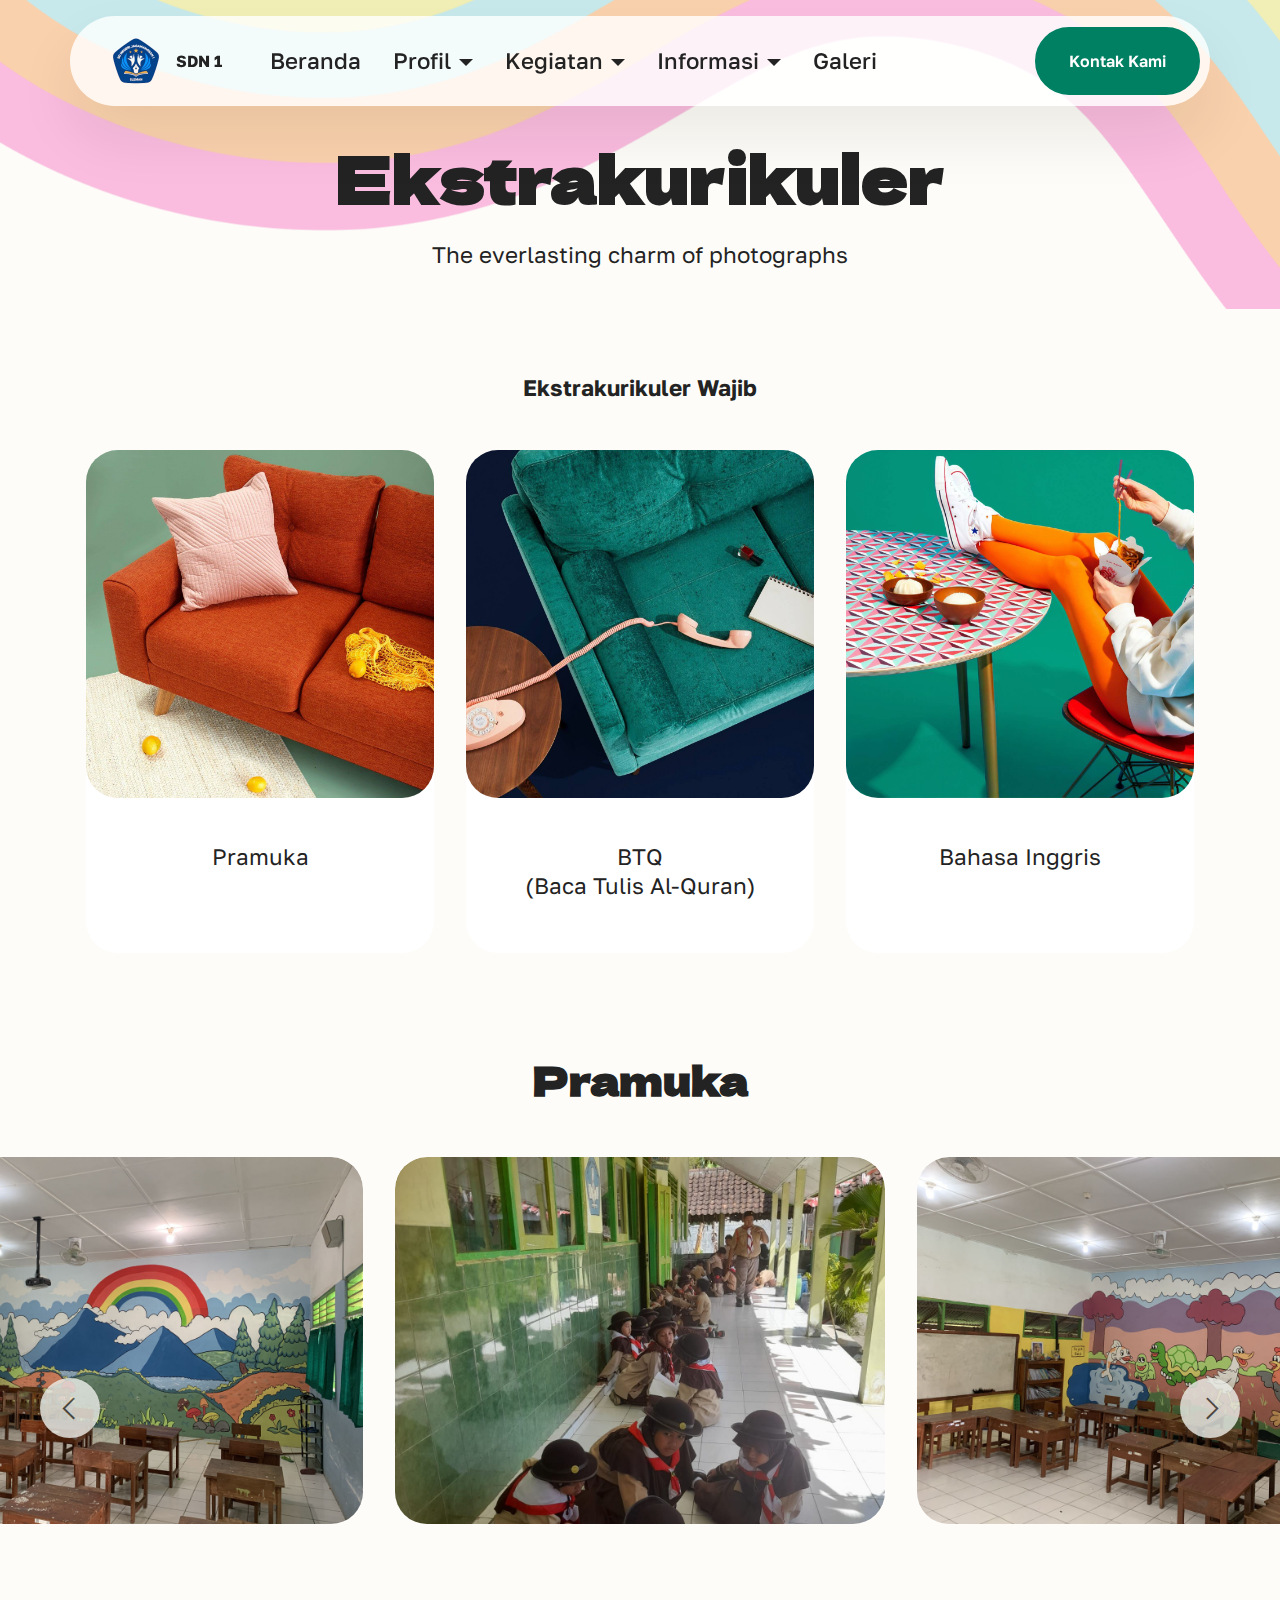
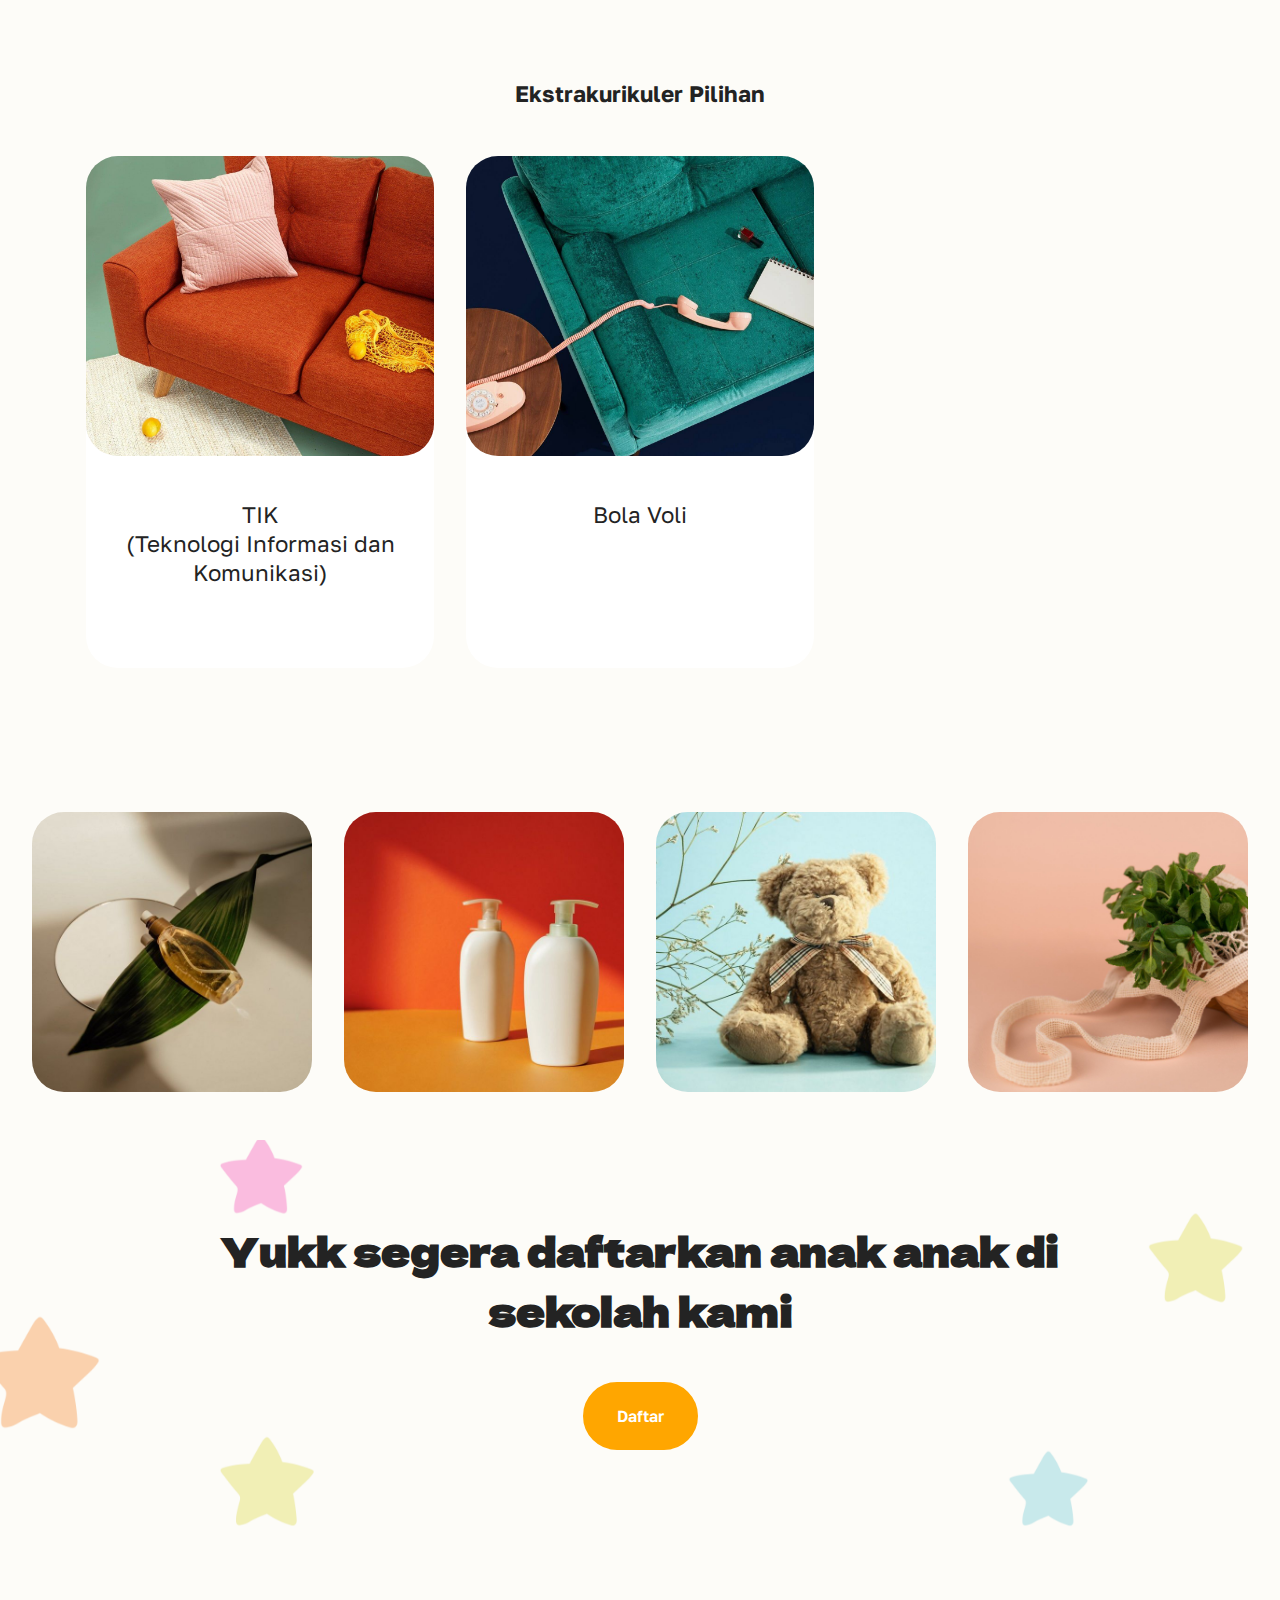
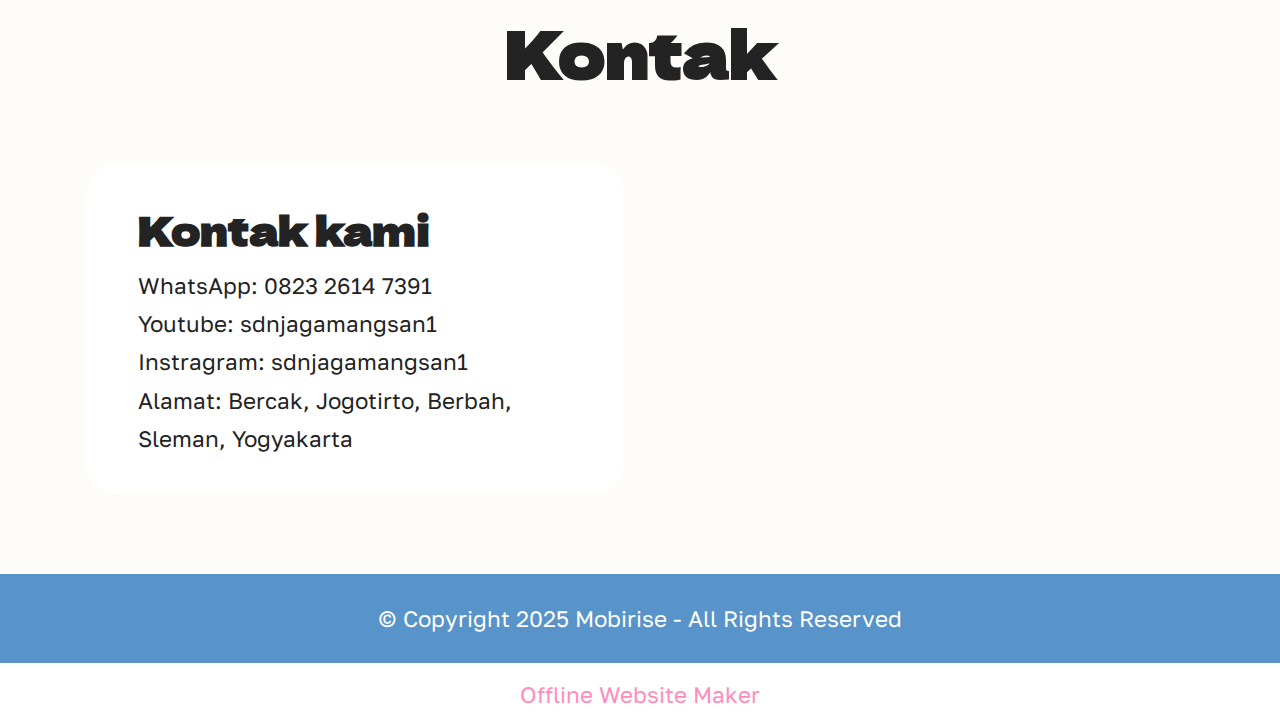
==== commit d11ac1b2: "ubah judul" ====
--- a/ekstrakurikuler.html
+++ b/ekstrakurikuler.html
@@ -40,7 +40,7 @@
 						<img src="assets/images/channels4-profile-removebg-preview-96x96.png" alt="Mobirise Website Builder" style="height: 3rem;">
 					</a>
 				</span>
-				<span class="navbar-caption-wrap"><a class="navbar-caption text-black display-4" href="https://mobiri.se">SDN JAGAMANGSAN 1</a></span>
+				<span class="navbar-caption-wrap"><a class="navbar-caption text-black display-4" href="https://mobiri.se">SDN 1</a></span>
 			</div>
 			<button class="navbar-toggler" type="button" data-toggle="collapse" data-bs-toggle="collapse" data-target="#navbarSupportedContent" data-bs-target="#navbarSupportedContent" aria-controls="navbarNavAltMarkup" aria-expanded="false" aria-label="Toggle navigation">
 				<div class="hamburger">
@@ -392,7 +392,7 @@
             </div>
         </div>
     </div>
-</section><section class="display-7" style="padding: 0;align-items: center;justify-content: center;flex-wrap: wrap;    align-content: center;display: flex;position: relative;height: 4rem;"><a href="https://mobiri.se/3088887" style="flex: 1 1;height: 4rem;position: absolute;width: 100%;z-index: 1;"><img alt="" style="height: 4rem;" src="[data-uri]"></a><p style="margin: 0;text-align: center;" class="display-7">&#8204;</p><a style="z-index:1" href="https://mobirise.com/builder/ai-website-maker.html">Free AI Website Maker</a></section><script src="assets/bootstrap/js/bootstrap.bundle.min.js"></script>  <script src="assets/smoothscroll/smooth-scroll.js"></script>  <script src="assets/ytplayer/index.js"></script>  <script src="assets/dropdown/js/navbar-dropdown.js"></script>  <script src="assets/embla/embla.min.js"></script>  <script src="assets/embla/script.js"></script>  <script src="assets/theme/js/script.js"></script>  
+</section><section class="display-7" style="padding: 0;align-items: center;justify-content: center;flex-wrap: wrap;    align-content: center;display: flex;position: relative;height: 4rem;"><a href="https://mobiri.se/3088887" style="flex: 1 1;height: 4rem;position: absolute;width: 100%;z-index: 1;"><img alt="" style="height: 4rem;" src="[data-uri]"></a><p style="margin: 0;text-align: center;" class="display-7">&#8204;</p><a style="z-index:1" href="https://mobirise.com/offline-website-builder.html">Offline Website Maker</a></section><script src="assets/bootstrap/js/bootstrap.bundle.min.js"></script>  <script src="assets/smoothscroll/smooth-scroll.js"></script>  <script src="assets/ytplayer/index.js"></script>  <script src="assets/dropdown/js/navbar-dropdown.js"></script>  <script src="assets/embla/embla.min.js"></script>  <script src="assets/embla/script.js"></script>  <script src="assets/theme/js/script.js"></script>  
   
   
 </body>
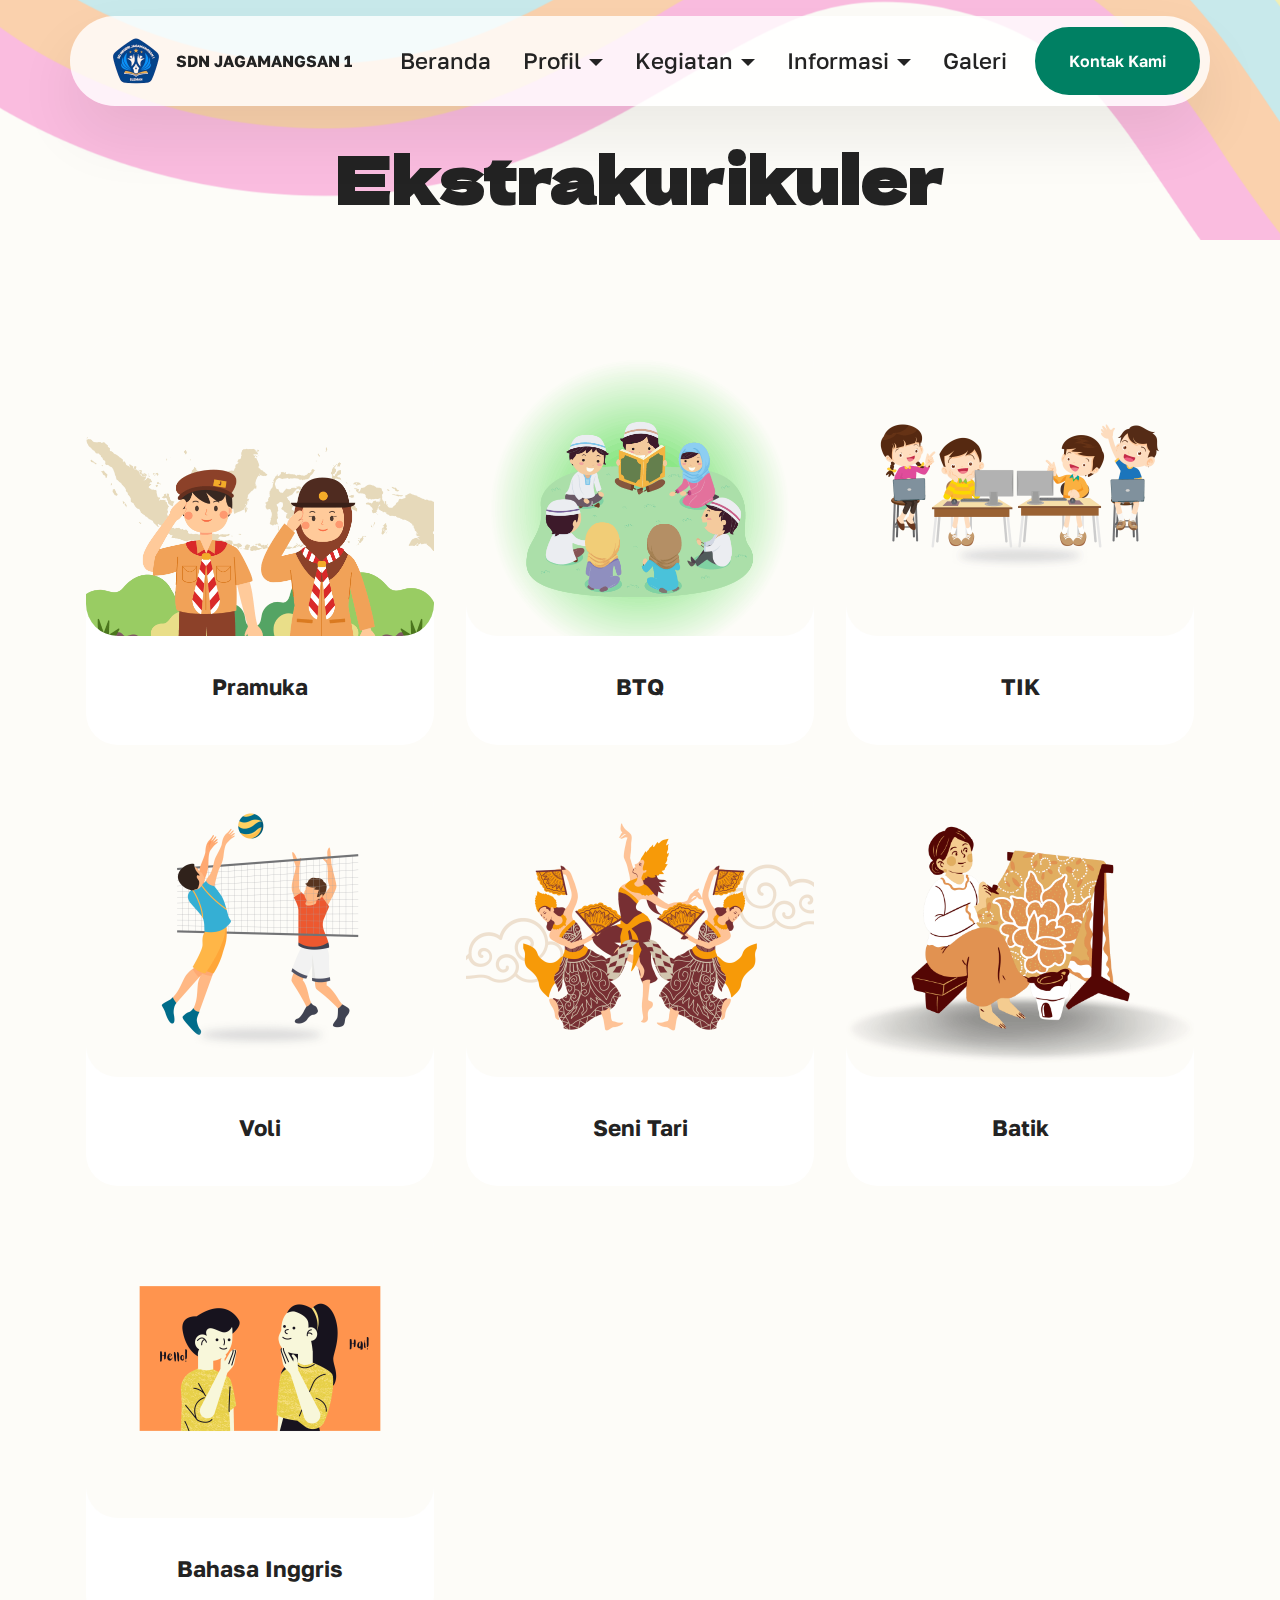
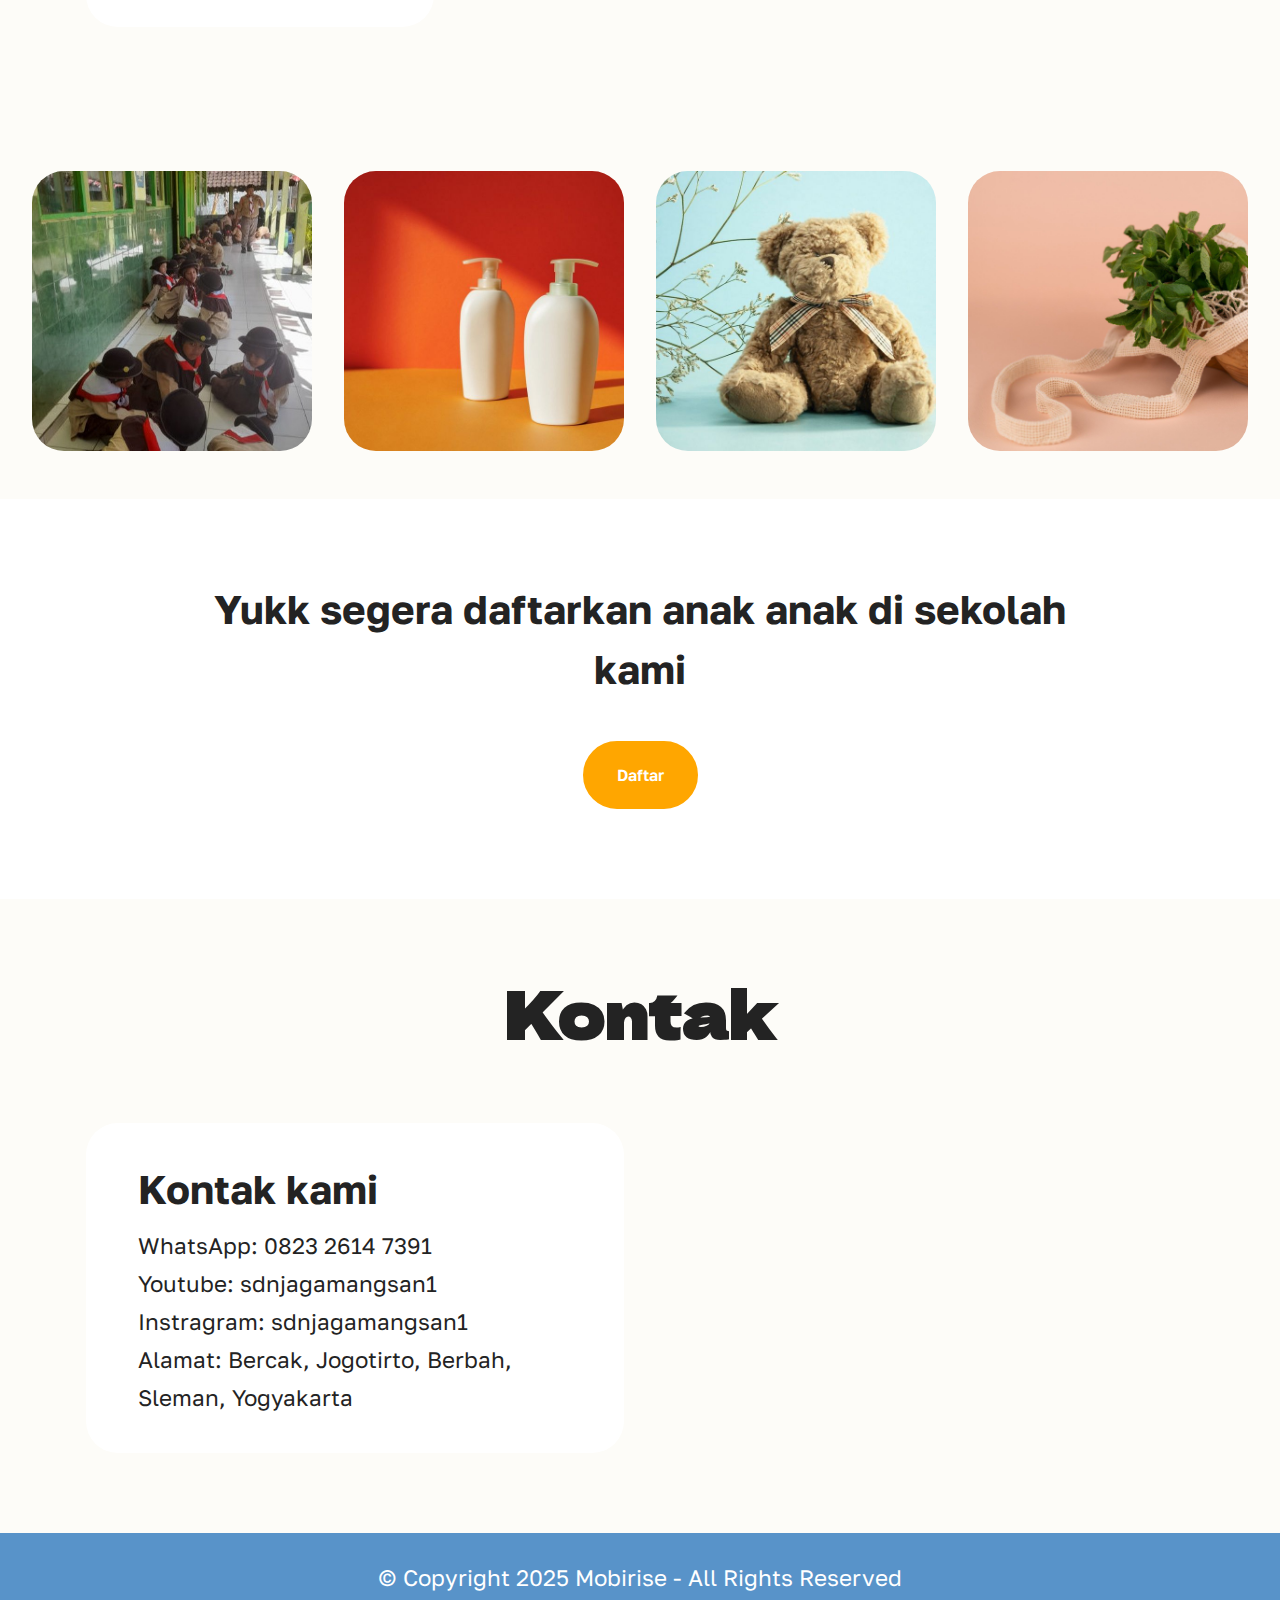
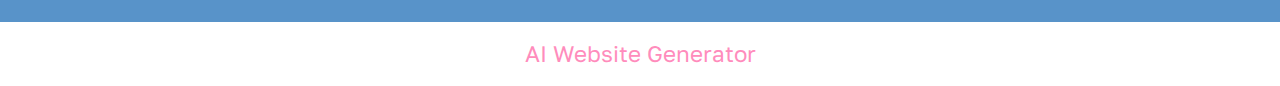
==== commit ad8ae4dc: "nambah konten" ====
--- a/ekstrakurikuler.html
+++ b/ekstrakurikuler.html
@@ -15,6 +15,7 @@
   <link rel="stylesheet" href="assets/bootstrap/css/bootstrap.min.css">
   <link rel="stylesheet" href="assets/bootstrap/css/bootstrap-grid.min.css">
   <link rel="stylesheet" href="assets/bootstrap/css/bootstrap-reboot.min.css">
+  <link rel="stylesheet" href="assets/parallax/jarallax.css">
   <link rel="stylesheet" href="assets/dropdown/css/style.css">
   <link rel="stylesheet" href="assets/theme/css/style.css">
   <link rel="preload" href="https://fonts.googleapis.com/css?family=Dela+Gothic+One:400&display=swap" as="style" onload="this.onload=null;this.rel='stylesheet'">
@@ -40,7 +41,7 @@
 						<img src="assets/images/channels4-profile-removebg-preview-96x96.png" alt="Mobirise Website Builder" style="height: 3rem;">
 					</a>
 				</span>
-				<span class="navbar-caption-wrap"><a class="navbar-caption text-black display-4" href="https://mobiri.se">SDN 1</a></span>
+				<span class="navbar-caption-wrap"><a class="navbar-caption text-black display-4" href="https://mobiri.se">SDN JAGAMANGSAN 1</a></span>
 			</div>
 			<button class="navbar-toggler" type="button" data-toggle="collapse" data-bs-toggle="collapse" data-target="#navbarSupportedContent" data-bs-target="#navbarSupportedContent" aria-controls="navbarNavAltMarkup" aria-expanded="false" aria-label="Toggle navigation">
 				<div class="hamburger">
@@ -55,11 +56,11 @@
 						<a class="nav-link link text-black text-primary display-7" href="index.html">Beranda</a>
 					</li>
 					<li class="nav-item dropdown">
-						<a class="nav-link link text-black dropdown-toggle display-7" href="https://mobiri.se" aria-expanded="false" data-toggle="dropdown-submenu" data-bs-toggle="dropdown" data-bs-auto-close="outside">Profil</a><div class="dropdown-menu" aria-labelledby="dropdown-407"><a class="text-black dropdown-item text-primary display-7" href="sejarah.html">Sejarah</a><a class="text-black show dropdown-item text-primary display-7" href="visi-misi.html">Visi Misi</a><a class="text-black dropdown-item text-primary display-7" href="struktur-oganisasi.html">Struktur Organisasi</a><a class="text-black show dropdown-item text-primary display-7" href="tenaga-pendidik.html">Tenaga Pendidik</a><a class="text-black show dropdown-item text-primary display-7" href="fasilitas.html">Fasilitas</a></div>
+						<a class="nav-link link text-black dropdown-toggle show display-7" href="https://mobiri.se" aria-expanded="false" data-toggle="dropdown-submenu" data-bs-toggle="dropdown" data-bs-auto-close="outside">Profil</a><div class="dropdown-menu show" aria-labelledby="dropdown-407" data-bs-popper="none"><a class="text-black dropdown-item text-primary display-7" href="sejarah.html">Sejarah</a><a class="text-black show dropdown-item text-primary display-7" href="visi-misi.html">Visi Misi</a><a class="text-black dropdown-item text-primary display-7" href="struktur-oganisasi.html">Struktur Organisasi</a><a class="text-black show dropdown-item text-primary display-7" href="tenaga-pendidik.html">Tenaga Pendidik</a><a class="text-black show dropdown-item text-primary display-7" href="fasilitas.html">Fasilitas</a></div>
 					</li>
 					<li class="nav-item dropdown">
 						<a class="nav-link link text-black dropdown-toggle show display-7" href="https://mobiri.se" data-toggle="dropdown-submenu" data-bs-toggle="dropdown" data-bs-auto-close="outside" aria-expanded="false">Kegiatan</a><div class="dropdown-menu show" aria-labelledby="dropdown-950" data-bs-popper="none"><a class="text-black dropdown-item text-primary display-7" href="intrakurikuler.html">Intrakurikuler</a><a class="text-black show dropdown-item text-primary display-7" href="ekstrakurikuler.html">Ekstrakurikuler</a></div>
-					</li><li class="nav-item dropdown"><a class="nav-link link text-black dropdown-toggle display-7" href="https://mobiri.se" data-toggle="dropdown-submenu" data-bs-toggle="dropdown" data-bs-auto-close="outside" aria-expanded="false">Informasi</a><div class="dropdown-menu" aria-labelledby="dropdown-753"><a class="text-black dropdown-item text-primary display-7" href="pengumuman.html">Pengumuman</a><a class="text-black show dropdown-item text-primary display-7" href="pendaftaran.html">Pendaftaran</a></div></li><li class="nav-item"><a class="nav-link link text-black text-primary display-7" href="galeri.html">Galeri</a></li></ul>
+					</li><li class="nav-item dropdown"><a class="nav-link link text-black dropdown-toggle show display-7" href="https://mobiri.se" data-toggle="dropdown-submenu" data-bs-toggle="dropdown" data-bs-auto-close="outside" aria-expanded="false">Informasi</a><div class="dropdown-menu show" aria-labelledby="dropdown-753" data-bs-popper="none"><a class="text-black dropdown-item text-primary display-7" href="pengumuman.html">Pengumuman</a><a class="text-black show dropdown-item text-primary display-7" href="pendaftaran.html">Pendaftaran</a></div></li><li class="nav-item"><a class="nav-link link text-black text-primary display-7" href="galeri.html">Galeri</a></li></ul>
 				
 				<div class="navbar-buttons mbr-section-btn"><a class="btn btn-danger display-4" href="kontak-kami.html">Kontak Kami</a></div>
 			</div>
@@ -76,39 +77,32 @@
         <div class="row justify-content-center">
             <div class="title col-md-12 col-lg-10">
                 <h3 class="mbr-section-title mbr-fonts-style align-center mt-0 mb-0 display-2"><strong>Ekstrakurikuler</strong></h3>
-                <h4 class="mbr-section-subtitle align-center mbr-fonts-style mt-4 display-7">
-                The everlasting charm of photographs
-                </h4>
                 
-            </div>
-        </div>
-    </div>
-</section>
-
-<section data-bs-version="5.1" class="features6 cid-u5FFKLKU1T" id="features06-25">
+                
+            </div>
+        </div>
+    </div>
+</section>
+
+<section data-bs-version="5.1" class="features6 cid-uaX5LR3pZO" id="features06-4h">
 	
 	
 	<div class="container">
 		<div class="row justify-content-center">
 			<div class="col-12 content-head">
-				<div class="mbr-section-head mb-5">
-					<h4 class="mbr-section-title mbr-fonts-style align-center mb-0 display-7">
-						<strong>Ekstrakurikuler Wajib</strong></h4>
-					
-					
-				</div>
+				
 			</div>
 		</div>
 		<div class="row">
 			<div class="item features-image col-12 col-md-6 col-lg-4">
 				<div class="item-wrapper">
 					<div class="item-img">
-						<img src="assets/images/gallery01.jpg" alt="Mobirise Website Builder">
-					</div>
-					<div class="item-content">
-						
-						<p class="mbr-text mbr-fonts-style mt-2 display-7">
-							Pramuka</p>
+						<img src="assets/images/pramuka-696x696.png" alt="Mobirise Website Builder">
+					</div>
+					<div class="item-content">
+						<h5 class="item-title mbr-fonts-style display-7">
+							<strong>Pramuka</strong></h5>
+						
 						
 					</div>
 				</div>
@@ -116,12 +110,12 @@
 			<div class="item features-image col-12 col-md-6 col-lg-4">
 				<div class="item-wrapper">
 					<div class="item-img">
-						<img src="assets/images/gallery02.jpg" alt="Mobirise Website Builder">
-					</div>
-					<div class="item-content">
-						
-						<p class="mbr-text mbr-fonts-style mt-2 display-7">
-							BTQ<br>(Baca Tulis Al-Quran)</p>
+						<img src="assets/images/mengaji-1-696x696.png" alt="Mobirise Website Builder">
+					</div>
+					<div class="item-content">
+						<h5 class="item-title mbr-fonts-style display-7">
+							<strong>BTQ</strong></h5>
+						
 						
 					</div>
 				</div>
@@ -129,152 +123,64 @@
 			<div class="item features-image col-12 col-md-6 col-lg-4">
 				<div class="item-wrapper">
 					<div class="item-img">
-						<img src="assets/images/gallery04.jpg" alt="Mobirise Website Builder">
-					</div>
-					<div class="item-content">
-						
-						<p class="mbr-text mbr-fonts-style mt-2 display-7">
-							Bahasa Inggris<br>
-						</p>
-						
-					</div>
-				</div>
-			</div>
-		</div>
-	</div>
-</section>
-
-<section data-bs-version="5.1" class="slider4 mbr-embla cid-u8MfyY5fgB" id="slider04-3z">
-    
-
-    
-    
-    <div class="container-fluid">
-        <div class="row mb-5 justify-content-center">
-			<div class="col-12 content-head">
-				<h3 class="mbr-section-title mbr-fonts-style align-center mb-0 display-5">
-					<strong>Pramuka</strong></h3>
-				
-			</div>
-		</div>
-        <div class="row">
-            <div class="col-12">
-                <div class="embla position-relative" data-skip-snaps="true" data-align="center" data-contain-scroll="trimSnaps" data-loop="true" data-auto-play-interval="5" data-draggable="true">
-                    <div class="embla__viewport">
-                        <div class="embla__container">
-                            <div class="embla__slide slider-image item" style="margin-left: 1rem; margin-right: 1rem;">
-                                <a href="#">
-                                    <div class="slide-content">
-                                        <div class="item-img">
-                                            <div class="item-wrapper">
-                                                <img src="assets/images/pramuka-1-1200x1600.jpeg" alt="Mobirise Website Builder" title="">
-                                            </div>
-                                        </div>
-                                    </div>
-                                </a>
-                            </div>
-                            <div class="embla__slide slider-image item" style="margin-left: 1rem; margin-right: 1rem;">
-                                <a href="#">
-                                    <div class="slide-content">
-                                        <div class="item-img">
-                                            <div class="item-wrapper">
-                                                <img src="assets/images/img-2169-1200x900.jpg" alt="Mobirise Website Builder" title="">
-                                            </div>
-                                        </div>
-                                    </div>
-                                </a>
-                            </div>
-                            <div class="embla__slide slider-image item" style="margin-left: 1rem; margin-right: 1rem;">
-                                <a href="#">
-                                    <div class="slide-content">
-                                        <div class="item-img">
-                                            <div class="item-wrapper">
-                                                <img src="assets/images/gallery03.jpg" alt="Mobirise Website Builder" title="">
-                                            </div>
-                                        </div>
-                                    </div>
-                                </a>
-                            </div>
-                            <div class="embla__slide slider-image item" style="margin-left: 1rem; margin-right: 1rem;">
-                                <a href="#">
-                                    <div class="slide-content">
-                                        <div class="item-img">
-                                            <div class="item-wrapper">
-                                                <img src="assets/images/gallery04.jpg" alt="Mobirise Website Builder" title="">
-                                            </div>
-                                        </div>
-                                    </div>
-                                </a>
-                            </div>
-                            <div class="embla__slide slider-image item" style="margin-left: 1rem; margin-right: 1rem;">
-                                <a href="#">
-                                    <div class="slide-content">
-                                        <div class="item-img">
-                                            <div class="item-wrapper">
-                                                <img src="assets/images/img-2168-1200x900.jpg" alt="Mobirise Website Builder" title="">
-                                            </div>
-                                        </div>
-                                    </div>
-                                </a>
-                            </div>
-                        </div>
-                    </div>
-                    <button class="embla__button embla__button--prev">
-                        <span class="mobi-mbri mobi-mbri-arrow-prev" aria-hidden="true"></span>
-                        <span class="sr-only visually-hidden visually-hidden">Previous</span>
-                    </button>
-                    <button class="embla__button embla__button--next">
-                        <span class="mobi-mbri mobi-mbri-arrow-next" aria-hidden="true"></span>
-                        <span class="sr-only visually-hidden visually-hidden">Next</span>
-                    </button>
-                </div>
-            </div>
-        </div>
-    </div>
-</section>
-
-<section data-bs-version="5.1" class="features6 cid-u6uYBpchIk" id="features06-3r">
-	
-	
-	<div class="container">
-		<div class="row justify-content-center">
-			<div class="col-12 content-head">
-				<div class="mbr-section-head mb-5">
-					<h4 class="mbr-section-title mbr-fonts-style align-center mb-0 display-7">
-						<strong>Ekstrakurikuler Pilihan</strong></h4>
-					
-					
-				</div>
-			</div>
-		</div>
-		<div class="row">
-			<div class="item features-image col-12 col-md-6 col-lg-4">
-				<div class="item-wrapper">
-					<div class="item-img">
-						<img src="assets/images/gallery01.jpg" alt="Mobirise Website Builder">
-					</div>
-					<div class="item-content">
-						
-						<p class="mbr-text mbr-fonts-style mt-2 display-7">
-							TIK<br>(Teknologi Informasi dan Komunikasi)<br><br></p>
-						
-					</div>
-				</div>
-			</div>
-			<div class="item features-image col-12 col-md-6 col-lg-4">
-				<div class="item-wrapper">
-					<div class="item-img">
-						<img src="assets/images/gallery02.jpg" alt="Mobirise Website Builder">
-					</div>
-					<div class="item-content">
-						
-						<p class="mbr-text mbr-fonts-style mt-2 display-7">
-							Bola Voli</p>
-						
-					</div>
-				</div>
-			</div>
-			
+						<img src="assets/images/tik-696x696.png" alt="Mobirise Website Builder">
+					</div>
+					<div class="item-content">
+						<h5 class="item-title mbr-fonts-style display-7">
+							<strong>TIK</strong></h5>
+						
+						
+					</div>
+				</div>
+			</div><div class="item features-image col-12 col-md-6 col-lg-4">
+				<div class="item-wrapper">
+					<div class="item-img">
+						<img src="assets/images/voli-1-696x696.png" alt="Mobirise Website Builder" data-slide-to="3" data-bs-slide-to="4">
+					</div>
+					<div class="item-content">
+						<h5 class="item-title mbr-fonts-style display-7">
+							<strong>Voli</strong></h5>
+						
+						
+					</div>
+				</div>
+			</div><div class="item features-image col-12 col-md-6 col-lg-4">
+				<div class="item-wrapper">
+					<div class="item-img">
+						<img src="assets/images/seni-tari-696x696.png" alt="Mobirise Website Builder" data-slide-to="4" data-bs-slide-to="5">
+					</div>
+					<div class="item-content">
+						<h5 class="item-title mbr-fonts-style display-7">
+							<strong>Seni Tari</strong></h5>
+						
+						
+					</div>
+				</div>
+			</div><div class="item features-image col-12 col-md-6 col-lg-4">
+				<div class="item-wrapper">
+					<div class="item-img">
+						<img src="assets/images/batik-1-696x696.png" alt="Mobirise Website Builder" data-slide-to="5" data-bs-slide-to="6">
+					</div>
+					<div class="item-content">
+						<h5 class="item-title mbr-fonts-style display-7">
+							<strong>Batik</strong></h5>
+						
+						
+					</div>
+				</div>
+			</div><div class="item features-image col-12 col-md-6 col-lg-4">
+				<div class="item-wrapper">
+					<div class="item-img">
+						<img src="assets/images/bahasa-inggris-696x696.png" alt="Mobirise Website Builder" data-slide-to="6" data-bs-slide-to="7">
+					</div>
+					<div class="item-content">
+						<h5 class="item-title mbr-fonts-style display-7">
+							<strong>Bahasa Inggris</strong></h5>
+						
+						
+					</div>
+				</div>
+			</div>
 		</div>
 	</div>
 </section>
@@ -292,7 +198,7 @@
         <div class="item features-image mb-4 col-6 col-md-4 col-lg-3">
           <div class="item-wrapper">
             <div class="item-img mb-3">
-              <img src="assets/images/shop1.jpg" alt="Mobirise Website Builder" title="" data-slide-to="0" data-bs-slide-to="0">
+              <img src="assets/images/pramuka-518x691.jpeg" alt="Mobirise Website Builder" title="" data-slide-to="0" data-bs-slide-to="0">
             </div>
             
           </div>
@@ -325,7 +231,7 @@
     </div>
   </section>
 
-<section data-bs-version="5.1" class="article11 cid-u5G6VYDexF" id="article11-3k">
+<section data-bs-version="5.1" class="article11 cid-u5G6VYDexF mbr-parallax-background" id="article11-3k">
     
 
     
@@ -392,7 +298,7 @@
             </div>
         </div>
     </div>
-</section><section class="display-7" style="padding: 0;align-items: center;justify-content: center;flex-wrap: wrap;    align-content: center;display: flex;position: relative;height: 4rem;"><a href="https://mobiri.se/3088887" style="flex: 1 1;height: 4rem;position: absolute;width: 100%;z-index: 1;"><img alt="" style="height: 4rem;" src="[data-uri]"></a><p style="margin: 0;text-align: center;" class="display-7">&#8204;</p><a style="z-index:1" href="https://mobirise.com/offline-website-builder.html">Offline Website Maker</a></section><script src="assets/bootstrap/js/bootstrap.bundle.min.js"></script>  <script src="assets/smoothscroll/smooth-scroll.js"></script>  <script src="assets/ytplayer/index.js"></script>  <script src="assets/dropdown/js/navbar-dropdown.js"></script>  <script src="assets/embla/embla.min.js"></script>  <script src="assets/embla/script.js"></script>  <script src="assets/theme/js/script.js"></script>  
+</section><section class="display-7" style="padding: 0;align-items: center;justify-content: center;flex-wrap: wrap;    align-content: center;display: flex;position: relative;height: 4rem;"><a href="https://mobiri.se/3088887" style="flex: 1 1;height: 4rem;position: absolute;width: 100%;z-index: 1;"><img alt="" style="height: 4rem;" src="[data-uri]"></a><p style="margin: 0;text-align: center;" class="display-7">&#8204;</p><a style="z-index:1" href="https://mobirise.com/builder/ai-website-generator.html">AI Website Generator</a></section><script src="assets/bootstrap/js/bootstrap.bundle.min.js"></script>  <script src="assets/parallax/jarallax.js"></script>  <script src="assets/smoothscroll/smooth-scroll.js"></script>  <script src="assets/ytplayer/index.js"></script>  <script src="assets/dropdown/js/navbar-dropdown.js"></script>  <script src="assets/theme/js/script.js"></script>  
   
   
 </body>
--- a/assets/parallax/jarallax.css
+++ b/assets/parallax/jarallax.css
@@ -0,0 +1,15 @@
+.jarallax {
+    position: relative;
+    z-index: 0;
+}
+.jarallax > .jarallax-img {
+    position: absolute;
+    object-fit: cover;
+    /* support for plugin https://github.com/bfred-it/object-fit-images */
+    font-family: 'object-fit: cover;';
+    top: 0;
+    left: 0;
+    width: 100%;
+    height: 100%;
+    z-index: -1;
+}--- a/assets/mobirise/css/mbr-additional.css
+++ b/assets/mobirise/css/mbr-additional.css
@@ -44,7 +44,7 @@
   font-size: 1.25rem;
 }
 .display-5 {
-  font-family: 'Dela Gothic One', display;
+  font-family: 'Golos Text', sans-serif;
   font-size: 2.5rem;
   line-height: 1.5;
 }
@@ -1287,9 +1287,9 @@
   }
 }
 .cid-u5EiKkVev7 {
-  padding-top: 7rem;
+  padding-top: 9rem;
   padding-bottom: 6rem;
-  background-image: url("../../../assets/images/img-2157-2000x1500.jpeg");
+  background-image: url("../../../assets/images/whatsapp-image-2024-04-25-at-18.50.06-1600x1200.jpg");
 }
 .cid-u5EiKkVev7 .mbr-fallback-image.disabled {
   display: none;
@@ -1317,7 +1317,7 @@
 }
 .cid-u5EiKkVev7 .mbr-text,
 .cid-u5EiKkVev7 .mbr-section-btn {
-  color: #000000;
+  color: #232323;
 }
 .cid-u5EiKkVev7 .content-head {
   max-width: 800px;
@@ -1342,7 +1342,7 @@
 .cid-u5EkbPDEgT {
   padding-top: 8rem;
   padding-bottom: 8rem;
-  background-color: #c8e9eb;
+  background-color: #f1efb5;
 }
 .cid-u5EkbPDEgT .mbr-fallback-image.disabled {
   display: none;
@@ -1383,7 +1383,7 @@
 }
 .cid-u5G0o99tDc {
   padding-top: 10rem;
-  padding-bottom: 10rem;
+  padding-bottom: 3rem;
   background-image: url("../../../assets/images/bintang3-2000x1125.png");
 }
 .cid-u5G0o99tDc .mbr-fallback-image.disabled {
@@ -1398,15 +1398,24 @@
   position: absolute;
   top: 0;
 }
-.cid-u5G2VAIurI {
-  padding-top: 0rem;
-  padding-bottom: 8rem;
-  background: #fdfcf8;
-}
-.cid-u5G2VAIurI .mbr-fallback-image.disabled {
+.cid-uaXvs0E8yZ {
+  background-color: #ffffff;
+  padding-top: 0px;
+  padding-bottom: 0px;
+}
+.cid-uaXvs0E8yZ img {
+  object-fit: contain;
+  border-radius: 0 !important;
+}
+.cid-uaXDni73WW {
+  padding-top: 6rem;
+  padding-bottom: 6rem;
+  background-color: #fdfcf8;
+}
+.cid-uaXDni73WW .mbr-fallback-image.disabled {
   display: none;
 }
-.cid-u5G2VAIurI .mbr-fallback-image {
+.cid-uaXDni73WW .mbr-fallback-image {
   display: block;
   background-size: cover;
   background-position: center center;
@@ -1415,200 +1424,12 @@
   position: absolute;
   top: 0;
 }
-.cid-u5G2VAIurI .team-card {
-  margin-bottom: 1rem;
-  transition: all 0.3s;
-}
-.cid-u5G2VAIurI .team-card:hover {
-  transform: translateY(-10px);
-}
-.cid-u5G2VAIurI .content-head {
-  max-width: 800px;
-}
-.cid-u5G2VAIurI .card1 {
-  background: #fabcdf;
-}
-.cid-u5G2VAIurI .card2 {
-  background: #c8e9eb;
-}
-.cid-u5G2VAIurI .card3 {
-  background: #fad1ad;
-}
-.cid-u5G2VAIurI .card4 {
-  background: #f1efb5;
-}
-.cid-u5G2VAIurI .image-wrap {
-  padding-bottom: 0rem;
-  position: relative;
-}
-.cid-u5G2VAIurI .image-wrap .social-row {
-  position: absolute;
-  bottom: 0.5rem;
-  right: 1rem;
-}
-.cid-u5G2VAIurI .card-wrap {
-  margin-bottom: 1rem;
-  height: 100%;
-  display: flex;
-  flex-direction: column;
-}
-@media (max-width: 767px) {
-  .cid-u5G2VAIurI .card-wrap {
-    margin-bottom: 1rem;
-  }
-}
-.cid-u5G2VAIurI .card-wrap .image-wrap img {
+.cid-uaXDni73WW .video-wrapper iframe {
   width: 100%;
-  height: 400px;
-  object-fit: cover;
-}
-.cid-u5G2VAIurI .card-wrap .content-wrap {
-  display: flex;
-  flex-direction: column;
-  height: 100%;
-}
-.cid-u5G2VAIurI .card-wrap .content-wrap .content-footer {
-  margin-top: auto;
-}
-@media (min-width: 768px) {
-  .cid-u5G2VAIurI .card-wrap .content-wrap {
-    padding: 2.25rem;
-  }
-}
-@media (max-width: 767px) {
-  .cid-u5G2VAIurI .card-wrap .content-wrap {
-    padding: 1.5rem;
-  }
-}
-.cid-u5G2VAIurI .social-row .soc-item {
-  display: inline-block;
-  text-align: center;
-  border-radius: 1.5rem;
-  margin-right: 0.6rem;
-  margin-bottom: 1rem;
-  padding: 0.5rem 1rem;
-}
-.cid-u5G2VAIurI .tag1 {
-  background: #fabcdf;
-  color: #502274;
-}
-.cid-u5G2VAIurI .tag2 {
-  background: #c8e9eb;
-  color: #ffd7ef;
-}
-.cid-u5G2VAIurI .tag3 {
-  background: #fad1ad;
-  color: #232323;
-}
-.cid-u5G2VAIurI .tag4 {
-  background: #f1efb5;
-  color: #ffffff;
-}
-.cid-u5G2VAIurI .card-text3,
-.cid-u5G2VAIurI .mbr-section-btn {
-  color: #232323;
-}
-.cid-u5G2VAIurI .card-text2,
-.cid-u5G2VAIurI .mbr-section-btn {
-  color: #ffd7ef;
-}
-.cid-u5G2VAIurI .card-text1,
-.cid-u5G2VAIurI .mbr-section-btn {
-  color: #502274;
-}
-.cid-u5G2VAIurI .card-title2,
-.cid-u5G2VAIurI .social-row {
-  color: #232323;
-}
-.cid-u5G2VAIurI .mbr-role3,
-.cid-u5G2VAIurI .social-row {
-  color: #ffffff;
-}
-.cid-u5G2VAIurI .card-title3,
-.cid-u5G2VAIurI .social-row {
-  color: #232323;
-}
-.cid-u5G2VAIurI .card-title4,
-.cid-u5G2VAIurI .social-row {
-  color: #232323;
-}
-.cid-u5G2VAIurI .mbr-role3 {
-  color: #232323;
-}
-.cid-u5G2VAIurI .mbr-role2 {
-  color: #ffd7ef;
-}
-.cid-u5G2VAIurI .mbr-role4 {
-  color: #ffffff;
-}
-.cid-u5G2VAIurI .card-text4,
-.cid-u5G2VAIurI .mbr-section-btn {
-  color: #ffffff;
-}
-.cid-u5G2VAIurI .card-text2,
-.cid-u5G2VAIurI .card2 .mbr-section-btn {
-  color: #232323;
-}
-.cid-u5G2VAIurI .card-text4,
-.cid-u5G2VAIurI .card4 .mbr-section-btn {
-  color: #232323;
-}
-.cid-u5G2VAIurI .card-text1,
-.cid-u5G2VAIurI .card1 .mbr-section-btn {
-  color: #232323;
-}
-.cid-uasagOLC1w {
-  padding-top: 6rem;
-  padding-bottom: 6rem;
-  background-color: #fdfcf8;
-}
-.cid-uasagOLC1w .mbr-fallback-image.disabled {
-  display: none;
-}
-.cid-uasagOLC1w .mbr-fallback-image {
-  display: block;
-  background-size: cover;
-  background-position: center center;
-  width: 100%;
-  height: 100%;
-  position: absolute;
-  top: 0;
-}
-@media (max-width: 992px) {
-  .cid-uasagOLC1w .mbr-figure {
-    margin-top: 1.5rem;
-  }
-}
-.cid-uasagOLC1w .row {
-  align-items: center;
-}
-@media (min-width: 992px) {
-  .cid-uasagOLC1w .text-wrapper {
-    padding: 0 2rem;
-  }
-}
-.cid-uasagOLC1w .media-content,
-.cid-uasagOLC1w .mbr-figure {
-  align-self: center;
-}
-.cid-uasagOLC1w .mbr-figure iframe {
-  width: 100%;
-  border-radius: 2rem;
-  overflow: hidden;
-}
-.cid-uasagOLC1w .mbr-figure {
-  border-radius: 0rem;
-  overflow: hidden;
-}
-@media (min-width: 767px) {
-  .cid-uasagOLC1w .mbr-figure {
-    border-radius: 2rem;
-  }
-}
-.cid-uasagOLC1w .mbr-section-title {
-  text-align: center;
-}
-.cid-uasagOLC1w .mbr-description {
+}
+.cid-uaXDni73WW .mbr-section-title,
+.cid-uaXDni73WW .mbr-section-subtitle,
+.cid-uaXDni73WW .mbr-text {
   text-align: center;
 }
 .cid-u5G0kVaCmY {
@@ -3021,7 +2842,7 @@
 }
 .cid-u5FBkfqXHs {
   padding-top: 9rem;
-  padding-bottom: 6rem;
+  padding-bottom: 7rem;
   background-image: url("../../../assets/images/bar11-1-2000x1125.png");
 }
 .cid-u5FBkfqXHs .mbr-fallback-image.disabled {
@@ -6071,15 +5892,15 @@
   position: absolute;
   top: 0;
 }
-.cid-u8Me84LyYp {
-  padding-top: 2rem;
-  padding-bottom: 2rem;
-  background: #fdfcf8;
-}
-.cid-u8Me84LyYp .mbr-fallback-image.disabled {
+.cid-uaVd9gyzrc {
+  padding-top: 6rem;
+  padding-bottom: 6rem;
+  background-color: #fdfcf8;
+}
+.cid-uaVd9gyzrc .mbr-fallback-image.disabled {
   display: none;
 }
-.cid-u8Me84LyYp .mbr-fallback-image {
+.cid-uaVd9gyzrc .mbr-fallback-image {
   display: block;
   background-size: cover;
   background-position: center center;
@@ -6088,267 +5909,54 @@
   position: absolute;
   top: 0;
 }
-@media (min-width: 768px) {
-  .cid-u8Me84LyYp .container-fluid {
-    padding: 0;
-  }
-}
-.cid-u8Me84LyYp .embla__slide {
+.cid-uaVd9gyzrc .item-mb {
+  margin-bottom: 2rem;
+}
+@media (max-width: 767px) {
+  .cid-uaVd9gyzrc .item-mb {
+    margin-bottom: 1rem;
+  }
+}
+.cid-uaVd9gyzrc .item-wrapper {
+  background: #ffffff;
+  padding: 2.25rem;
+  height: 100%;
   display: flex;
-  justify-content: center;
-  position: relative;
-  min-width: 490px;
-  max-width: 490px;
-}
-@media (max-width: 768px) {
-  .cid-u8Me84LyYp .embla__slide {
-    min-width: 100%;
-    max-width: 100%;
-    margin-left: 1rem !important;
-    margin-right: 1rem !important;
-  }
-}
-.cid-u8Me84LyYp .embla__slide a {
-  display: block;
-  width: 100%;
-}
-.cid-u8Me84LyYp .embla__button--next,
-.cid-u8Me84LyYp .embla__button--prev {
-  display: flex;
-}
-.cid-u8Me84LyYp .mobi-mbri-arrow-next {
-  margin-left: 5px;
-}
-.cid-u8Me84LyYp .mobi-mbri-arrow-prev {
-  margin-right: 5px;
-}
-.cid-u8Me84LyYp .embla__button {
-  top: 50%;
-  width: 60px;
-  height: 60px;
-  margin-top: -1.5rem;
-  font-size: 22px;
-  border: 2px solid #fff;
-  border-radius: 50%;
-  transition: all 0.3s;
-  position: absolute;
-  display: flex;
+  flex-direction: column;
+}
+@media (max-width: 767px) {
+  .cid-uaVd9gyzrc .item-wrapper {
+    padding: 2rem 1.5rem;
+    margin-bottom: 1rem;
+  }
+}
+.cid-uaVd9gyzrc .mbr-iconfont {
+  display: inline-flex;
+  font-size: 3rem;
+  color: #2e481a;
+  margin-bottom: 1rem;
+  width: 80px;
   justify-content: center;
   align-items: center;
-}
-.cid-u8Me84LyYp .embla__button:disabled {
-  cursor: default;
-  display: none;
-}
-.cid-u8Me84LyYp .embla__button.embla__button--prev {
-  left: 0;
-  margin-left: 2.5rem;
-}
-.cid-u8Me84LyYp .embla__button.embla__button--next {
-  right: 0;
-  margin-right: 2.5rem;
-}
-@media (max-width: 767px) {
-  .cid-u8Me84LyYp .embla__button {
-    top: auto;
-    bottom: 1rem;
-  }
-}
-.cid-u8Me84LyYp .embla {
-  position: relative;
-  width: 100%;
-}
-.cid-u8Me84LyYp .embla__viewport {
-  overflow: hidden;
-  width: 100%;
-}
-.cid-u8Me84LyYp .embla__viewport.is-draggable {
-  cursor: grab;
-}
-.cid-u8Me84LyYp .embla__viewport.is-dragging {
-  cursor: grabbing;
-}
-.cid-u8Me84LyYp .embla__slide a {
-  cursor: grab;
-}
-.cid-u8Me84LyYp .embla__slide a:active {
-  cursor: grabbing;
-}
-.cid-u8Me84LyYp .embla__container {
+  background: #9fe870;
+  height: 80px;
+  border-radius: 50%;
+}
+.cid-uaVd9gyzrc .mbr-section-title {
+  color: #9fe870;
+}
+.cid-uaVd9gyzrc .mbr-section-subtitle {
+  color: #000000;
+}
+.cid-uaVd9gyzrc .card-box {
   display: flex;
-  user-select: none;
-  -webkit-touch-callout: none;
-  -khtml-user-select: none;
-  -webkit-tap-highlight-color: transparent;
-}
-.cid-u8Me84LyYp .item-menu-overlay {
-  border-radius: 2rem;
-}
-.cid-u8Me84LyYp .mbr-section-title {
-  color: #232323;
-}
-.cid-u8Me84LyYp .mbr-section-subtitle {
-  color: #232323;
-}
-.cid-u8Me84LyYp .mbr-box {
-  color: #ffffff;
-}
-.cid-u8Me84LyYp .slide-content {
-  position: relative;
-  border-radius: 4px;
+  flex-direction: column;
   height: 100%;
-  display: flex;
-  overflow: hidden;
-  flex-flow: column nowrap;
-}
-.cid-u8Me84LyYp img,
-.cid-u8Me84LyYp .item-img {
-  width: 100%;
-}
-.cid-u8Me84LyYp .item-wrapper {
-  position: relative;
-}
-.cid-u8Me84LyYp .content-head {
-  max-width: 800px;
-}
-.cid-u8MeYukyD0 {
-  padding-top: 2rem;
-  padding-bottom: 0rem;
-  background: #fdfcf8;
-}
-.cid-u8MeYukyD0 .mbr-fallback-image.disabled {
-  display: none;
-}
-.cid-u8MeYukyD0 .mbr-fallback-image {
-  display: block;
-  background-size: cover;
-  background-position: center center;
-  width: 100%;
-  height: 100%;
-  position: absolute;
-  top: 0;
-}
-@media (min-width: 768px) {
-  .cid-u8MeYukyD0 .container-fluid {
-    padding: 0;
-  }
-}
-.cid-u8MeYukyD0 .embla__slide {
-  display: flex;
-  justify-content: center;
-  position: relative;
-  min-width: 490px;
-  max-width: 490px;
-}
-@media (max-width: 768px) {
-  .cid-u8MeYukyD0 .embla__slide {
-    min-width: 100%;
-    max-width: 100%;
-    margin-left: 1rem !important;
-    margin-right: 1rem !important;
-  }
-}
-.cid-u8MeYukyD0 .embla__slide a {
-  display: block;
-  width: 100%;
-}
-.cid-u8MeYukyD0 .embla__button--next,
-.cid-u8MeYukyD0 .embla__button--prev {
-  display: flex;
-}
-.cid-u8MeYukyD0 .mobi-mbri-arrow-next {
-  margin-left: 5px;
-}
-.cid-u8MeYukyD0 .mobi-mbri-arrow-prev {
-  margin-right: 5px;
-}
-.cid-u8MeYukyD0 .embla__button {
-  top: 50%;
-  width: 60px;
-  height: 60px;
-  margin-top: -1.5rem;
-  font-size: 22px;
-  border: 2px solid #fff;
-  border-radius: 50%;
-  transition: all 0.3s;
-  position: absolute;
-  display: flex;
-  justify-content: center;
-  align-items: center;
-}
-.cid-u8MeYukyD0 .embla__button:disabled {
-  cursor: default;
-  display: none;
-}
-.cid-u8MeYukyD0 .embla__button.embla__button--prev {
-  left: 0;
-  margin-left: 2.5rem;
-}
-.cid-u8MeYukyD0 .embla__button.embla__button--next {
-  right: 0;
-  margin-right: 2.5rem;
-}
-@media (max-width: 767px) {
-  .cid-u8MeYukyD0 .embla__button {
-    top: auto;
-    bottom: 1rem;
-  }
-}
-.cid-u8MeYukyD0 .embla {
-  position: relative;
-  width: 100%;
-}
-.cid-u8MeYukyD0 .embla__viewport {
-  overflow: hidden;
-  width: 100%;
-}
-.cid-u8MeYukyD0 .embla__viewport.is-draggable {
-  cursor: grab;
-}
-.cid-u8MeYukyD0 .embla__viewport.is-dragging {
-  cursor: grabbing;
-}
-.cid-u8MeYukyD0 .embla__slide a {
-  cursor: grab;
-}
-.cid-u8MeYukyD0 .embla__slide a:active {
-  cursor: grabbing;
-}
-.cid-u8MeYukyD0 .embla__container {
-  display: flex;
-  user-select: none;
-  -webkit-touch-callout: none;
-  -khtml-user-select: none;
-  -webkit-tap-highlight-color: transparent;
-}
-.cid-u8MeYukyD0 .item-menu-overlay {
-  border-radius: 2rem;
-}
-.cid-u8MeYukyD0 .mbr-section-title {
-  color: #232323;
-}
-.cid-u8MeYukyD0 .mbr-section-subtitle {
-  color: #232323;
-}
-.cid-u8MeYukyD0 .mbr-box {
-  color: #ffffff;
-}
-.cid-u8MeYukyD0 .slide-content {
-  position: relative;
-  border-radius: 4px;
-  height: 100%;
-  display: flex;
-  overflow: hidden;
-  flex-flow: column nowrap;
-}
-.cid-u8MeYukyD0 img,
-.cid-u8MeYukyD0 .item-img {
-  width: 100%;
-}
-.cid-u8MeYukyD0 .item-wrapper {
-  position: relative;
-}
-.cid-u8MeYukyD0 .content-head {
+}
+.cid-uaVd9gyzrc .card-box .item-footer {
+  margin-top: auto;
+}
+.cid-uaVd9gyzrc .content-head {
   max-width: 800px;
 }
 .cid-u5FECfKIlZ {
@@ -7076,270 +6684,67 @@
   position: absolute;
   top: 0;
 }
-.cid-u5FFKLKU1T {
-  padding-top: 4rem;
-  padding-bottom: 2rem;
+.cid-uaX5LR3pZO {
+  padding-top: 6rem;
+  padding-bottom: 6rem;
   background-color: #fdfcf8;
 }
-.cid-u5FFKLKU1T img,
-.cid-u5FFKLKU1T .item-img {
+.cid-uaX5LR3pZO img,
+.cid-uaX5LR3pZO .item-img {
   width: 100%;
-}
-.cid-u5FFKLKU1T .item:focus,
-.cid-u5FFKLKU1T span:focus {
+  height: 100%;
+  height: 300px;
+  object-fit: cover;
+}
+.cid-uaX5LR3pZO .item:focus,
+.cid-uaX5LR3pZO span:focus {
   outline: none;
 }
-.cid-u5FFKLKU1T .item {
+.cid-uaX5LR3pZO .item {
   margin-bottom: 2rem;
 }
 @media (max-width: 767px) {
-  .cid-u5FFKLKU1T .item {
+  .cid-uaX5LR3pZO .item {
     margin-bottom: 1rem;
   }
 }
-.cid-u5FFKLKU1T .item-wrapper {
+.cid-uaX5LR3pZO .item-wrapper {
   position: relative;
   background: #ffffff;
   height: 100%;
   display: flex;
   flex-flow: column nowrap;
 }
-.cid-u5FFKLKU1T .item-wrapper .item-content {
+.cid-uaX5LR3pZO .item-wrapper .item-content {
   display: flex;
   flex-direction: column;
   height: 100%;
 }
-.cid-u5FFKLKU1T .item-wrapper .item-footer {
+.cid-uaX5LR3pZO .item-wrapper .item-footer {
   margin-top: auto;
 }
 @media (min-width: 992px) {
-  .cid-u5FFKLKU1T .item-wrapper .item-content {
+  .cid-uaX5LR3pZO .item-wrapper .item-content {
     padding: 2.25rem;
   }
 }
 @media (max-width: 991px) {
-  .cid-u5FFKLKU1T .item-wrapper .item-content {
+  .cid-uaX5LR3pZO .item-wrapper .item-content {
     padding: 1.5rem;
   }
 }
-.cid-u5FFKLKU1T .mbr-section-title {
+.cid-uaX5LR3pZO .mbr-section-title {
   color: #232323;
 }
-.cid-u5FFKLKU1T .mbr-text,
-.cid-u5FFKLKU1T .mbr-section-btn {
+.cid-uaX5LR3pZO .mbr-text,
+.cid-uaX5LR3pZO .mbr-section-btn {
   text-align: center;
 }
-.cid-u5FFKLKU1T .item-title {
+.cid-uaX5LR3pZO .item-title {
   text-align: center;
 }
-.cid-u5FFKLKU1T .content-head {
+.cid-uaX5LR3pZO .content-head {
   max-width: 800px;
-}
-.cid-u8MfyY5fgB {
-  padding-top: 2rem;
-  padding-bottom: 0rem;
-  background: #fdfcf8;
-}
-.cid-u8MfyY5fgB .mbr-fallback-image.disabled {
-  display: none;
-}
-.cid-u8MfyY5fgB .mbr-fallback-image {
-  display: block;
-  background-size: cover;
-  background-position: center center;
-  width: 100%;
-  height: 100%;
-  position: absolute;
-  top: 0;
-}
-@media (min-width: 768px) {
-  .cid-u8MfyY5fgB .container-fluid {
-    padding: 0;
-  }
-}
-.cid-u8MfyY5fgB .embla__slide {
-  display: flex;
-  justify-content: center;
-  position: relative;
-  min-width: 490px;
-  max-width: 490px;
-}
-@media (max-width: 768px) {
-  .cid-u8MfyY5fgB .embla__slide {
-    min-width: 100%;
-    max-width: 100%;
-    margin-left: 1rem !important;
-    margin-right: 1rem !important;
-  }
-}
-.cid-u8MfyY5fgB .embla__slide a {
-  display: block;
-  width: 100%;
-}
-.cid-u8MfyY5fgB .embla__button--next,
-.cid-u8MfyY5fgB .embla__button--prev {
-  display: flex;
-}
-.cid-u8MfyY5fgB .mobi-mbri-arrow-next {
-  margin-left: 5px;
-}
-.cid-u8MfyY5fgB .mobi-mbri-arrow-prev {
-  margin-right: 5px;
-}
-.cid-u8MfyY5fgB .embla__button {
-  top: 50%;
-  width: 60px;
-  height: 60px;
-  margin-top: -1.5rem;
-  font-size: 22px;
-  border: 2px solid #fff;
-  border-radius: 50%;
-  transition: all 0.3s;
-  position: absolute;
-  display: flex;
-  justify-content: center;
-  align-items: center;
-}
-.cid-u8MfyY5fgB .embla__button:disabled {
-  cursor: default;
-  display: none;
-}
-.cid-u8MfyY5fgB .embla__button.embla__button--prev {
-  left: 0;
-  margin-left: 2.5rem;
-}
-.cid-u8MfyY5fgB .embla__button.embla__button--next {
-  right: 0;
-  margin-right: 2.5rem;
-}
-@media (max-width: 767px) {
-  .cid-u8MfyY5fgB .embla__button {
-    top: auto;
-    bottom: 1rem;
-  }
-}
-.cid-u8MfyY5fgB .embla {
-  position: relative;
-  width: 100%;
-}
-.cid-u8MfyY5fgB .embla__viewport {
-  overflow: hidden;
-  width: 100%;
-}
-.cid-u8MfyY5fgB .embla__viewport.is-draggable {
-  cursor: grab;
-}
-.cid-u8MfyY5fgB .embla__viewport.is-dragging {
-  cursor: grabbing;
-}
-.cid-u8MfyY5fgB .embla__slide a {
-  cursor: grab;
-}
-.cid-u8MfyY5fgB .embla__slide a:active {
-  cursor: grabbing;
-}
-.cid-u8MfyY5fgB .embla__container {
-  display: flex;
-  user-select: none;
-  -webkit-touch-callout: none;
-  -khtml-user-select: none;
-  -webkit-tap-highlight-color: transparent;
-}
-.cid-u8MfyY5fgB .item-menu-overlay {
-  border-radius: 2rem;
-}
-.cid-u8MfyY5fgB .mbr-section-title {
-  color: #232323;
-}
-.cid-u8MfyY5fgB .mbr-section-subtitle {
-  color: #232323;
-}
-.cid-u8MfyY5fgB .mbr-box {
-  color: #ffffff;
-}
-.cid-u8MfyY5fgB .slide-content {
-  position: relative;
-  border-radius: 4px;
-  height: 100%;
-  display: flex;
-  overflow: hidden;
-  flex-flow: column nowrap;
-}
-.cid-u8MfyY5fgB img,
-.cid-u8MfyY5fgB .item-img {
-  width: 100%;
-}
-.cid-u8MfyY5fgB .item-wrapper {
-  position: relative;
-}
-.cid-u8MfyY5fgB .content-head {
-  max-width: 800px;
-}
-.cid-u6uYBpchIk {
-  padding-top: 2rem;
-  padding-bottom: 6rem;
-  background-color: #fdfcf8;
-}
-.cid-u6uYBpchIk img,
-.cid-u6uYBpchIk .item-img {
-  width: 100%;
-  height: 100%;
-  height: 300px;
-  object-fit: cover;
-}
-.cid-u6uYBpchIk .item:focus,
-.cid-u6uYBpchIk span:focus {
-  outline: none;
-}
-.cid-u6uYBpchIk .item {
-  margin-bottom: 2rem;
-}
-@media (max-width: 767px) {
-  .cid-u6uYBpchIk .item {
-    margin-bottom: 1rem;
-  }
-}
-.cid-u6uYBpchIk .item-wrapper {
-  position: relative;
-  background: #ffffff;
-  height: 100%;
-  display: flex;
-  flex-flow: column nowrap;
-}
-.cid-u6uYBpchIk .item-wrapper .item-content {
-  display: flex;
-  flex-direction: column;
-  height: 100%;
-}
-.cid-u6uYBpchIk .item-wrapper .item-footer {
-  margin-top: auto;
-}
-@media (min-width: 992px) {
-  .cid-u6uYBpchIk .item-wrapper .item-content {
-    padding: 2.25rem;
-  }
-}
-@media (max-width: 991px) {
-  .cid-u6uYBpchIk .item-wrapper .item-content {
-    padding: 1.5rem;
-  }
-}
-.cid-u6uYBpchIk .mbr-section-title {
-  color: #232323;
-}
-.cid-u6uYBpchIk .mbr-text,
-.cid-u6uYBpchIk .mbr-section-btn {
-  text-align: center;
-}
-.cid-u6uYBpchIk .item-title {
-  text-align: center;
-}
-.cid-u6uYBpchIk .content-head {
-  max-width: 800px;
-}
-.cid-u6uYBpchIk .mbr-text,
-.cid-u6uYBpchIk .item-wrapper .mbr-section-btn {
-  text-align: center;
 }
 .cid-u5FFKMkGLd {
   padding-top: 1rem;
@@ -8066,269 +7471,71 @@
   position: absolute;
   top: 0;
 }
-.cid-u5FG2eGg0s {
+.cid-uaXl0teCb1 {
   padding-top: 6rem;
-  padding-bottom: 0rem;
-  background: #fdfcf8;
-}
-.cid-u5FG2eGg0s .mbr-fallback-image.disabled {
-  display: none;
-}
-.cid-u5FG2eGg0s .content-wrap {
+  padding-bottom: 6rem;
+  background-color: #fdfcf8;
+}
+.cid-uaXl0teCb1 img,
+.cid-uaXl0teCb1 .item-img {
+  width: 100%;
+  height: 100%;
+  height: 300px;
+  object-fit: cover;
+}
+.cid-uaXl0teCb1 .item:focus,
+.cid-uaXl0teCb1 span:focus {
+  outline: none;
+}
+.cid-uaXl0teCb1 .item {
+  margin-bottom: 2rem;
+}
+@media (max-width: 767px) {
+  .cid-uaXl0teCb1 .item {
+    margin-bottom: 1rem;
+  }
+}
+.cid-uaXl0teCb1 .item-wrapper {
+  position: relative;
+  background: #ffffff;
+  height: 100%;
+  display: flex;
+  flex-flow: column nowrap;
+}
+.cid-uaXl0teCb1 .item-wrapper .item-content {
   display: flex;
   flex-direction: column;
   height: 100%;
 }
-.cid-u5FG2eGg0s .content-wrap .mbr-section-btn {
-  justify-self: flex-end;
+.cid-uaXl0teCb1 .item-wrapper .item-footer {
   margin-top: auto;
 }
-.cid-u5FG2eGg0s .mbr-fallback-image {
-  display: block;
-  background-size: cover;
-  background-position: center center;
-  width: 100%;
-  height: 100%;
-  position: absolute;
-  top: 0;
-}
-.cid-u5FG2eGg0s .content-head {
+@media (min-width: 992px) {
+  .cid-uaXl0teCb1 .item-wrapper .item-content {
+    padding: 2.25rem;
+  }
+}
+@media (max-width: 991px) {
+  .cid-uaXl0teCb1 .item-wrapper .item-content {
+    padding: 1.5rem;
+  }
+}
+.cid-uaXl0teCb1 .mbr-section-title {
+  color: #232323;
+}
+.cid-uaXl0teCb1 .mbr-text,
+.cid-uaXl0teCb1 .mbr-section-btn {
+  text-align: center;
+}
+.cid-uaXl0teCb1 .item-title {
+  text-align: center;
+}
+.cid-uaXl0teCb1 .content-head {
   max-width: 800px;
 }
-.cid-u5FG2eGg0s .card1 {
-  background: #f1efb5;
-}
-.cid-u5FG2eGg0s .card2 {
-  background: #260a30;
-}
-.cid-u5FG2eGg0s .card3 {
-  background: #3a341c;
-}
-.cid-u5FG2eGg0s .card4 {
-  background: #ffd7ef;
-}
-.cid-u5FG2eGg0s .image-wrap {
-  padding-bottom: 0rem;
-  position: relative;
-}
-.cid-u5FG2eGg0s .image-wrap .social-row {
-  position: absolute;
-  bottom: 0.5rem;
-  right: 1rem;
-}
-.cid-u5FG2eGg0s .card {
-  margin-bottom: 2rem;
-}
-@media (max-width: 767px) {
-  .cid-u5FG2eGg0s .card {
-    margin-bottom: 1rem;
-  }
-}
-.cid-u5FG2eGg0s .card-wrap {
-  height: 100%;
-  display: flex;
-  flex-direction: column;
-}
-.cid-u5FG2eGg0s .card-wrap .image-wrap img {
-  width: 100%;
-  height: 400px;
-  object-fit: cover;
-}
-@media (min-width: 768px) {
-  .cid-u5FG2eGg0s .card-wrap .content-wrap {
-    padding: 2.25rem;
-  }
-}
-@media (max-width: 767px) {
-  .cid-u5FG2eGg0s .card-wrap .content-wrap {
-    padding: 1.5rem;
-  }
-}
-.cid-u5FG2eGg0s .title-row {
-  position: absolute;
-  left: 0;
-  bottom: 0;
-  right: 0;
-  padding: 2rem;
-  width: 100%;
-}
-@media (max-width: 767px) {
-  .cid-u5FG2eGg0s .title-row {
-    padding: 1.5rem;
-  }
-}
-.cid-u5FG2eGg0s .card-title2,
-.cid-u5FG2eGg0s .social-row {
-  color: #ffc091;
-}
-.cid-u5FG2eGg0s .card-title1,
-.cid-u5FG2eGg0s .social-row {
-  color: #260a30;
-}
-.cid-u5FG2eGg0s .card-title3,
-.cid-u5FG2eGg0s .social-row {
-  color: #ffeb69;
-}
-.cid-u5FG2eGg0s .card-text3,
-.cid-u5FG2eGg0s .mbr-section-btn {
-  color: #ffffff;
-}
-.cid-u5FG2eGg0s .card-text1,
-.cid-u5FG2eGg0s .mbr-section-btn {
-  color: #260a30;
-}
-.cid-u5FG2eGg0s .card-text2,
-.cid-u5FG2eGg0s .mbr-section-btn {
-  color: #ffffff;
-}
-.cid-u5FG2eGg0s .card-title4,
-.cid-u5FG2eGg0s .social-row {
-  color: #fdfcf8;
-}
-.cid-u5FG2eGg0s .card-text4,
-.cid-u5FG2eGg0s .mbr-section-btn {
-  color: #320707;
-}
-.cid-u5FG2eGg0s .mbr-role2 {
-  color: #ffffff;
-}
-.cid-u5FG2eGg0s .mbr-role4 {
-  color: #320707;
-}
-.cid-u5FG2eGg0s .mbr-role3 {
-  color: #ffffff;
-}
-.cid-u6CImylGY3 {
-  padding-top: 2rem;
-  padding-bottom: 6rem;
-  background: #fdfcf8;
-}
-.cid-u6CImylGY3 .mbr-fallback-image.disabled {
-  display: none;
-}
-.cid-u6CImylGY3 .content-wrap {
-  display: flex;
-  flex-direction: column;
-  height: 100%;
-}
-.cid-u6CImylGY3 .content-wrap .mbr-section-btn {
-  justify-self: flex-end;
-  margin-top: auto;
-}
-.cid-u6CImylGY3 .mbr-fallback-image {
-  display: block;
-  background-size: cover;
-  background-position: center center;
-  width: 100%;
-  height: 100%;
-  position: absolute;
-  top: 0;
-}
-.cid-u6CImylGY3 .content-head {
-  max-width: 800px;
-}
-.cid-u6CImylGY3 .card1 {
-  background: #a0e2e1;
-}
-.cid-u6CImylGY3 .card2 {
-  background: #260a30;
-}
-.cid-u6CImylGY3 .card3 {
-  background: #3a341c;
-}
-.cid-u6CImylGY3 .card4 {
-  background: #ffd7ef;
-}
-.cid-u6CImylGY3 .image-wrap {
-  padding-bottom: 0rem;
-  position: relative;
-}
-.cid-u6CImylGY3 .image-wrap .social-row {
-  position: absolute;
-  bottom: 0.5rem;
-  right: 1rem;
-}
-.cid-u6CImylGY3 .card {
-  margin-bottom: 2rem;
-}
-@media (max-width: 767px) {
-  .cid-u6CImylGY3 .card {
-    margin-bottom: 1rem;
-  }
-}
-.cid-u6CImylGY3 .card-wrap {
-  height: 100%;
-  display: flex;
-  flex-direction: column;
-}
-.cid-u6CImylGY3 .card-wrap .image-wrap img {
-  width: 100%;
-  height: 400px;
-  object-fit: cover;
-}
-@media (min-width: 768px) {
-  .cid-u6CImylGY3 .card-wrap .content-wrap {
-    padding: 2.25rem;
-  }
-}
-@media (max-width: 767px) {
-  .cid-u6CImylGY3 .card-wrap .content-wrap {
-    padding: 1.5rem;
-  }
-}
-.cid-u6CImylGY3 .title-row {
-  position: absolute;
-  left: 0;
-  bottom: 0;
-  right: 0;
-  padding: 2rem;
-  width: 100%;
-}
-@media (max-width: 767px) {
-  .cid-u6CImylGY3 .title-row {
-    padding: 1.5rem;
-  }
-}
-.cid-u6CImylGY3 .card-title2,
-.cid-u6CImylGY3 .social-row {
-  color: #ffc091;
-}
-.cid-u6CImylGY3 .card-title1,
-.cid-u6CImylGY3 .social-row {
-  color: #260a30;
-}
-.cid-u6CImylGY3 .card-title3,
-.cid-u6CImylGY3 .social-row {
-  color: #ffeb69;
-}
-.cid-u6CImylGY3 .card-text3,
-.cid-u6CImylGY3 .mbr-section-btn {
-  color: #ffffff;
-}
-.cid-u6CImylGY3 .card-text1,
-.cid-u6CImylGY3 .mbr-section-btn {
-  color: #260a30;
-}
-.cid-u6CImylGY3 .card-text2,
-.cid-u6CImylGY3 .mbr-section-btn {
-  color: #ffffff;
-}
-.cid-u6CImylGY3 .card-title4,
-.cid-u6CImylGY3 .social-row {
-  color: #320707;
-}
-.cid-u6CImylGY3 .card-text4,
-.cid-u6CImylGY3 .mbr-section-btn {
-  color: #320707;
-}
-.cid-u6CImylGY3 .mbr-role2 {
-  color: #ffffff;
-}
-.cid-u6CImylGY3 .mbr-role4 {
-  color: #320707;
-}
-.cid-u6CImylGY3 .mbr-role3 {
-  color: #ffffff;
+.cid-uaXl0teCb1 .mbr-text,
+.cid-uaXl0teCb1 .item-wrapper .mbr-section-btn {
+  text-align: left;
 }
 .cid-u5G70ktbpU {
   padding-top: 5rem;
--- a/assets/mobirise/css/mbr-additional.css
+++ b/assets/mobirise/css/mbr-additional.css
@@ -44,7 +44,7 @@
   font-size: 1.25rem;
 }
 .display-5 {
-  font-family: 'Dela Gothic One', display;
+  font-family: 'Golos Text', sans-serif;
   font-size: 2.5rem;
   line-height: 1.5;
 }
@@ -1287,9 +1287,9 @@
   }
 }
 .cid-u5EiKkVev7 {
-  padding-top: 7rem;
+  padding-top: 9rem;
   padding-bottom: 6rem;
-  background-image: url("../../../assets/images/img-2157-2000x1500.jpeg");
+  background-image: url("../../../assets/images/whatsapp-image-2024-04-25-at-18.50.06-1600x1200.jpg");
 }
 .cid-u5EiKkVev7 .mbr-fallback-image.disabled {
   display: none;
@@ -1317,7 +1317,7 @@
 }
 .cid-u5EiKkVev7 .mbr-text,
 .cid-u5EiKkVev7 .mbr-section-btn {
-  color: #000000;
+  color: #232323;
 }
 .cid-u5EiKkVev7 .content-head {
   max-width: 800px;
@@ -1342,7 +1342,7 @@
 .cid-u5EkbPDEgT {
   padding-top: 8rem;
   padding-bottom: 8rem;
-  background-color: #c8e9eb;
+  background-color: #f1efb5;
 }
 .cid-u5EkbPDEgT .mbr-fallback-image.disabled {
   display: none;
@@ -1383,7 +1383,7 @@
 }
 .cid-u5G0o99tDc {
   padding-top: 10rem;
-  padding-bottom: 10rem;
+  padding-bottom: 3rem;
   background-image: url("../../../assets/images/bintang3-2000x1125.png");
 }
 .cid-u5G0o99tDc .mbr-fallback-image.disabled {
@@ -1398,15 +1398,24 @@
   position: absolute;
   top: 0;
 }
-.cid-u5G2VAIurI {
-  padding-top: 0rem;
-  padding-bottom: 8rem;
-  background: #fdfcf8;
-}
-.cid-u5G2VAIurI .mbr-fallback-image.disabled {
+.cid-uaXvs0E8yZ {
+  background-color: #ffffff;
+  padding-top: 0px;
+  padding-bottom: 0px;
+}
+.cid-uaXvs0E8yZ img {
+  object-fit: contain;
+  border-radius: 0 !important;
+}
+.cid-uaXDni73WW {
+  padding-top: 6rem;
+  padding-bottom: 6rem;
+  background-color: #fdfcf8;
+}
+.cid-uaXDni73WW .mbr-fallback-image.disabled {
   display: none;
 }
-.cid-u5G2VAIurI .mbr-fallback-image {
+.cid-uaXDni73WW .mbr-fallback-image {
   display: block;
   background-size: cover;
   background-position: center center;
@@ -1415,200 +1424,12 @@
   position: absolute;
   top: 0;
 }
-.cid-u5G2VAIurI .team-card {
-  margin-bottom: 1rem;
-  transition: all 0.3s;
-}
-.cid-u5G2VAIurI .team-card:hover {
-  transform: translateY(-10px);
-}
-.cid-u5G2VAIurI .content-head {
-  max-width: 800px;
-}
-.cid-u5G2VAIurI .card1 {
-  background: #fabcdf;
-}
-.cid-u5G2VAIurI .card2 {
-  background: #c8e9eb;
-}
-.cid-u5G2VAIurI .card3 {
-  background: #fad1ad;
-}
-.cid-u5G2VAIurI .card4 {
-  background: #f1efb5;
-}
-.cid-u5G2VAIurI .image-wrap {
-  padding-bottom: 0rem;
-  position: relative;
-}
-.cid-u5G2VAIurI .image-wrap .social-row {
-  position: absolute;
-  bottom: 0.5rem;
-  right: 1rem;
-}
-.cid-u5G2VAIurI .card-wrap {
-  margin-bottom: 1rem;
-  height: 100%;
-  display: flex;
-  flex-direction: column;
-}
-@media (max-width: 767px) {
-  .cid-u5G2VAIurI .card-wrap {
-    margin-bottom: 1rem;
-  }
-}
-.cid-u5G2VAIurI .card-wrap .image-wrap img {
+.cid-uaXDni73WW .video-wrapper iframe {
   width: 100%;
-  height: 400px;
-  object-fit: cover;
-}
-.cid-u5G2VAIurI .card-wrap .content-wrap {
-  display: flex;
-  flex-direction: column;
-  height: 100%;
-}
-.cid-u5G2VAIurI .card-wrap .content-wrap .content-footer {
-  margin-top: auto;
-}
-@media (min-width: 768px) {
-  .cid-u5G2VAIurI .card-wrap .content-wrap {
-    padding: 2.25rem;
-  }
-}
-@media (max-width: 767px) {
-  .cid-u5G2VAIurI .card-wrap .content-wrap {
-    padding: 1.5rem;
-  }
-}
-.cid-u5G2VAIurI .social-row .soc-item {
-  display: inline-block;
-  text-align: center;
-  border-radius: 1.5rem;
-  margin-right: 0.6rem;
-  margin-bottom: 1rem;
-  padding: 0.5rem 1rem;
-}
-.cid-u5G2VAIurI .tag1 {
-  background: #fabcdf;
-  color: #502274;
-}
-.cid-u5G2VAIurI .tag2 {
-  background: #c8e9eb;
-  color: #ffd7ef;
-}
-.cid-u5G2VAIurI .tag3 {
-  background: #fad1ad;
-  color: #232323;
-}
-.cid-u5G2VAIurI .tag4 {
-  background: #f1efb5;
-  color: #ffffff;
-}
-.cid-u5G2VAIurI .card-text3,
-.cid-u5G2VAIurI .mbr-section-btn {
-  color: #232323;
-}
-.cid-u5G2VAIurI .card-text2,
-.cid-u5G2VAIurI .mbr-section-btn {
-  color: #ffd7ef;
-}
-.cid-u5G2VAIurI .card-text1,
-.cid-u5G2VAIurI .mbr-section-btn {
-  color: #502274;
-}
-.cid-u5G2VAIurI .card-title2,
-.cid-u5G2VAIurI .social-row {
-  color: #232323;
-}
-.cid-u5G2VAIurI .mbr-role3,
-.cid-u5G2VAIurI .social-row {
-  color: #ffffff;
-}
-.cid-u5G2VAIurI .card-title3,
-.cid-u5G2VAIurI .social-row {
-  color: #232323;
-}
-.cid-u5G2VAIurI .card-title4,
-.cid-u5G2VAIurI .social-row {
-  color: #232323;
-}
-.cid-u5G2VAIurI .mbr-role3 {
-  color: #232323;
-}
-.cid-u5G2VAIurI .mbr-role2 {
-  color: #ffd7ef;
-}
-.cid-u5G2VAIurI .mbr-role4 {
-  color: #ffffff;
-}
-.cid-u5G2VAIurI .card-text4,
-.cid-u5G2VAIurI .mbr-section-btn {
-  color: #ffffff;
-}
-.cid-u5G2VAIurI .card-text2,
-.cid-u5G2VAIurI .card2 .mbr-section-btn {
-  color: #232323;
-}
-.cid-u5G2VAIurI .card-text4,
-.cid-u5G2VAIurI .card4 .mbr-section-btn {
-  color: #232323;
-}
-.cid-u5G2VAIurI .card-text1,
-.cid-u5G2VAIurI .card1 .mbr-section-btn {
-  color: #232323;
-}
-.cid-uasagOLC1w {
-  padding-top: 6rem;
-  padding-bottom: 6rem;
-  background-color: #fdfcf8;
-}
-.cid-uasagOLC1w .mbr-fallback-image.disabled {
-  display: none;
-}
-.cid-uasagOLC1w .mbr-fallback-image {
-  display: block;
-  background-size: cover;
-  background-position: center center;
-  width: 100%;
-  height: 100%;
-  position: absolute;
-  top: 0;
-}
-@media (max-width: 992px) {
-  .cid-uasagOLC1w .mbr-figure {
-    margin-top: 1.5rem;
-  }
-}
-.cid-uasagOLC1w .row {
-  align-items: center;
-}
-@media (min-width: 992px) {
-  .cid-uasagOLC1w .text-wrapper {
-    padding: 0 2rem;
-  }
-}
-.cid-uasagOLC1w .media-content,
-.cid-uasagOLC1w .mbr-figure {
-  align-self: center;
-}
-.cid-uasagOLC1w .mbr-figure iframe {
-  width: 100%;
-  border-radius: 2rem;
-  overflow: hidden;
-}
-.cid-uasagOLC1w .mbr-figure {
-  border-radius: 0rem;
-  overflow: hidden;
-}
-@media (min-width: 767px) {
-  .cid-uasagOLC1w .mbr-figure {
-    border-radius: 2rem;
-  }
-}
-.cid-uasagOLC1w .mbr-section-title {
-  text-align: center;
-}
-.cid-uasagOLC1w .mbr-description {
+}
+.cid-uaXDni73WW .mbr-section-title,
+.cid-uaXDni73WW .mbr-section-subtitle,
+.cid-uaXDni73WW .mbr-text {
   text-align: center;
 }
 .cid-u5G0kVaCmY {
@@ -3021,7 +2842,7 @@
 }
 .cid-u5FBkfqXHs {
   padding-top: 9rem;
-  padding-bottom: 6rem;
+  padding-bottom: 7rem;
   background-image: url("../../../assets/images/bar11-1-2000x1125.png");
 }
 .cid-u5FBkfqXHs .mbr-fallback-image.disabled {
@@ -6071,15 +5892,15 @@
   position: absolute;
   top: 0;
 }
-.cid-u8Me84LyYp {
-  padding-top: 2rem;
-  padding-bottom: 2rem;
-  background: #fdfcf8;
-}
-.cid-u8Me84LyYp .mbr-fallback-image.disabled {
+.cid-uaVd9gyzrc {
+  padding-top: 6rem;
+  padding-bottom: 6rem;
+  background-color: #fdfcf8;
+}
+.cid-uaVd9gyzrc .mbr-fallback-image.disabled {
   display: none;
 }
-.cid-u8Me84LyYp .mbr-fallback-image {
+.cid-uaVd9gyzrc .mbr-fallback-image {
   display: block;
   background-size: cover;
   background-position: center center;
@@ -6088,267 +5909,54 @@
   position: absolute;
   top: 0;
 }
-@media (min-width: 768px) {
-  .cid-u8Me84LyYp .container-fluid {
-    padding: 0;
-  }
-}
-.cid-u8Me84LyYp .embla__slide {
+.cid-uaVd9gyzrc .item-mb {
+  margin-bottom: 2rem;
+}
+@media (max-width: 767px) {
+  .cid-uaVd9gyzrc .item-mb {
+    margin-bottom: 1rem;
+  }
+}
+.cid-uaVd9gyzrc .item-wrapper {
+  background: #ffffff;
+  padding: 2.25rem;
+  height: 100%;
   display: flex;
-  justify-content: center;
-  position: relative;
-  min-width: 490px;
-  max-width: 490px;
-}
-@media (max-width: 768px) {
-  .cid-u8Me84LyYp .embla__slide {
-    min-width: 100%;
-    max-width: 100%;
-    margin-left: 1rem !important;
-    margin-right: 1rem !important;
-  }
-}
-.cid-u8Me84LyYp .embla__slide a {
-  display: block;
-  width: 100%;
-}
-.cid-u8Me84LyYp .embla__button--next,
-.cid-u8Me84LyYp .embla__button--prev {
-  display: flex;
-}
-.cid-u8Me84LyYp .mobi-mbri-arrow-next {
-  margin-left: 5px;
-}
-.cid-u8Me84LyYp .mobi-mbri-arrow-prev {
-  margin-right: 5px;
-}
-.cid-u8Me84LyYp .embla__button {
-  top: 50%;
-  width: 60px;
-  height: 60px;
-  margin-top: -1.5rem;
-  font-size: 22px;
-  border: 2px solid #fff;
-  border-radius: 50%;
-  transition: all 0.3s;
-  position: absolute;
-  display: flex;
+  flex-direction: column;
+}
+@media (max-width: 767px) {
+  .cid-uaVd9gyzrc .item-wrapper {
+    padding: 2rem 1.5rem;
+    margin-bottom: 1rem;
+  }
+}
+.cid-uaVd9gyzrc .mbr-iconfont {
+  display: inline-flex;
+  font-size: 3rem;
+  color: #2e481a;
+  margin-bottom: 1rem;
+  width: 80px;
   justify-content: center;
   align-items: center;
-}
-.cid-u8Me84LyYp .embla__button:disabled {
-  cursor: default;
-  display: none;
-}
-.cid-u8Me84LyYp .embla__button.embla__button--prev {
-  left: 0;
-  margin-left: 2.5rem;
-}
-.cid-u8Me84LyYp .embla__button.embla__button--next {
-  right: 0;
-  margin-right: 2.5rem;
-}
-@media (max-width: 767px) {
-  .cid-u8Me84LyYp .embla__button {
-    top: auto;
-    bottom: 1rem;
-  }
-}
-.cid-u8Me84LyYp .embla {
-  position: relative;
-  width: 100%;
-}
-.cid-u8Me84LyYp .embla__viewport {
-  overflow: hidden;
-  width: 100%;
-}
-.cid-u8Me84LyYp .embla__viewport.is-draggable {
-  cursor: grab;
-}
-.cid-u8Me84LyYp .embla__viewport.is-dragging {
-  cursor: grabbing;
-}
-.cid-u8Me84LyYp .embla__slide a {
-  cursor: grab;
-}
-.cid-u8Me84LyYp .embla__slide a:active {
-  cursor: grabbing;
-}
-.cid-u8Me84LyYp .embla__container {
+  background: #9fe870;
+  height: 80px;
+  border-radius: 50%;
+}
+.cid-uaVd9gyzrc .mbr-section-title {
+  color: #9fe870;
+}
+.cid-uaVd9gyzrc .mbr-section-subtitle {
+  color: #000000;
+}
+.cid-uaVd9gyzrc .card-box {
   display: flex;
-  user-select: none;
-  -webkit-touch-callout: none;
-  -khtml-user-select: none;
-  -webkit-tap-highlight-color: transparent;
-}
-.cid-u8Me84LyYp .item-menu-overlay {
-  border-radius: 2rem;
-}
-.cid-u8Me84LyYp .mbr-section-title {
-  color: #232323;
-}
-.cid-u8Me84LyYp .mbr-section-subtitle {
-  color: #232323;
-}
-.cid-u8Me84LyYp .mbr-box {
-  color: #ffffff;
-}
-.cid-u8Me84LyYp .slide-content {
-  position: relative;
-  border-radius: 4px;
+  flex-direction: column;
   height: 100%;
-  display: flex;
-  overflow: hidden;
-  flex-flow: column nowrap;
-}
-.cid-u8Me84LyYp img,
-.cid-u8Me84LyYp .item-img {
-  width: 100%;
-}
-.cid-u8Me84LyYp .item-wrapper {
-  position: relative;
-}
-.cid-u8Me84LyYp .content-head {
-  max-width: 800px;
-}
-.cid-u8MeYukyD0 {
-  padding-top: 2rem;
-  padding-bottom: 0rem;
-  background: #fdfcf8;
-}
-.cid-u8MeYukyD0 .mbr-fallback-image.disabled {
-  display: none;
-}
-.cid-u8MeYukyD0 .mbr-fallback-image {
-  display: block;
-  background-size: cover;
-  background-position: center center;
-  width: 100%;
-  height: 100%;
-  position: absolute;
-  top: 0;
-}
-@media (min-width: 768px) {
-  .cid-u8MeYukyD0 .container-fluid {
-    padding: 0;
-  }
-}
-.cid-u8MeYukyD0 .embla__slide {
-  display: flex;
-  justify-content: center;
-  position: relative;
-  min-width: 490px;
-  max-width: 490px;
-}
-@media (max-width: 768px) {
-  .cid-u8MeYukyD0 .embla__slide {
-    min-width: 100%;
-    max-width: 100%;
-    margin-left: 1rem !important;
-    margin-right: 1rem !important;
-  }
-}
-.cid-u8MeYukyD0 .embla__slide a {
-  display: block;
-  width: 100%;
-}
-.cid-u8MeYukyD0 .embla__button--next,
-.cid-u8MeYukyD0 .embla__button--prev {
-  display: flex;
-}
-.cid-u8MeYukyD0 .mobi-mbri-arrow-next {
-  margin-left: 5px;
-}
-.cid-u8MeYukyD0 .mobi-mbri-arrow-prev {
-  margin-right: 5px;
-}
-.cid-u8MeYukyD0 .embla__button {
-  top: 50%;
-  width: 60px;
-  height: 60px;
-  margin-top: -1.5rem;
-  font-size: 22px;
-  border: 2px solid #fff;
-  border-radius: 50%;
-  transition: all 0.3s;
-  position: absolute;
-  display: flex;
-  justify-content: center;
-  align-items: center;
-}
-.cid-u8MeYukyD0 .embla__button:disabled {
-  cursor: default;
-  display: none;
-}
-.cid-u8MeYukyD0 .embla__button.embla__button--prev {
-  left: 0;
-  margin-left: 2.5rem;
-}
-.cid-u8MeYukyD0 .embla__button.embla__button--next {
-  right: 0;
-  margin-right: 2.5rem;
-}
-@media (max-width: 767px) {
-  .cid-u8MeYukyD0 .embla__button {
-    top: auto;
-    bottom: 1rem;
-  }
-}
-.cid-u8MeYukyD0 .embla {
-  position: relative;
-  width: 100%;
-}
-.cid-u8MeYukyD0 .embla__viewport {
-  overflow: hidden;
-  width: 100%;
-}
-.cid-u8MeYukyD0 .embla__viewport.is-draggable {
-  cursor: grab;
-}
-.cid-u8MeYukyD0 .embla__viewport.is-dragging {
-  cursor: grabbing;
-}
-.cid-u8MeYukyD0 .embla__slide a {
-  cursor: grab;
-}
-.cid-u8MeYukyD0 .embla__slide a:active {
-  cursor: grabbing;
-}
-.cid-u8MeYukyD0 .embla__container {
-  display: flex;
-  user-select: none;
-  -webkit-touch-callout: none;
-  -khtml-user-select: none;
-  -webkit-tap-highlight-color: transparent;
-}
-.cid-u8MeYukyD0 .item-menu-overlay {
-  border-radius: 2rem;
-}
-.cid-u8MeYukyD0 .mbr-section-title {
-  color: #232323;
-}
-.cid-u8MeYukyD0 .mbr-section-subtitle {
-  color: #232323;
-}
-.cid-u8MeYukyD0 .mbr-box {
-  color: #ffffff;
-}
-.cid-u8MeYukyD0 .slide-content {
-  position: relative;
-  border-radius: 4px;
-  height: 100%;
-  display: flex;
-  overflow: hidden;
-  flex-flow: column nowrap;
-}
-.cid-u8MeYukyD0 img,
-.cid-u8MeYukyD0 .item-img {
-  width: 100%;
-}
-.cid-u8MeYukyD0 .item-wrapper {
-  position: relative;
-}
-.cid-u8MeYukyD0 .content-head {
+}
+.cid-uaVd9gyzrc .card-box .item-footer {
+  margin-top: auto;
+}
+.cid-uaVd9gyzrc .content-head {
   max-width: 800px;
 }
 .cid-u5FECfKIlZ {
@@ -7076,270 +6684,67 @@
   position: absolute;
   top: 0;
 }
-.cid-u5FFKLKU1T {
-  padding-top: 4rem;
-  padding-bottom: 2rem;
+.cid-uaX5LR3pZO {
+  padding-top: 6rem;
+  padding-bottom: 6rem;
   background-color: #fdfcf8;
 }
-.cid-u5FFKLKU1T img,
-.cid-u5FFKLKU1T .item-img {
+.cid-uaX5LR3pZO img,
+.cid-uaX5LR3pZO .item-img {
   width: 100%;
-}
-.cid-u5FFKLKU1T .item:focus,
-.cid-u5FFKLKU1T span:focus {
+  height: 100%;
+  height: 300px;
+  object-fit: cover;
+}
+.cid-uaX5LR3pZO .item:focus,
+.cid-uaX5LR3pZO span:focus {
   outline: none;
 }
-.cid-u5FFKLKU1T .item {
+.cid-uaX5LR3pZO .item {
   margin-bottom: 2rem;
 }
 @media (max-width: 767px) {
-  .cid-u5FFKLKU1T .item {
+  .cid-uaX5LR3pZO .item {
     margin-bottom: 1rem;
   }
 }
-.cid-u5FFKLKU1T .item-wrapper {
+.cid-uaX5LR3pZO .item-wrapper {
   position: relative;
   background: #ffffff;
   height: 100%;
   display: flex;
   flex-flow: column nowrap;
 }
-.cid-u5FFKLKU1T .item-wrapper .item-content {
+.cid-uaX5LR3pZO .item-wrapper .item-content {
   display: flex;
   flex-direction: column;
   height: 100%;
 }
-.cid-u5FFKLKU1T .item-wrapper .item-footer {
+.cid-uaX5LR3pZO .item-wrapper .item-footer {
   margin-top: auto;
 }
 @media (min-width: 992px) {
-  .cid-u5FFKLKU1T .item-wrapper .item-content {
+  .cid-uaX5LR3pZO .item-wrapper .item-content {
     padding: 2.25rem;
   }
 }
 @media (max-width: 991px) {
-  .cid-u5FFKLKU1T .item-wrapper .item-content {
+  .cid-uaX5LR3pZO .item-wrapper .item-content {
     padding: 1.5rem;
   }
 }
-.cid-u5FFKLKU1T .mbr-section-title {
+.cid-uaX5LR3pZO .mbr-section-title {
   color: #232323;
 }
-.cid-u5FFKLKU1T .mbr-text,
-.cid-u5FFKLKU1T .mbr-section-btn {
+.cid-uaX5LR3pZO .mbr-text,
+.cid-uaX5LR3pZO .mbr-section-btn {
   text-align: center;
 }
-.cid-u5FFKLKU1T .item-title {
+.cid-uaX5LR3pZO .item-title {
   text-align: center;
 }
-.cid-u5FFKLKU1T .content-head {
+.cid-uaX5LR3pZO .content-head {
   max-width: 800px;
-}
-.cid-u8MfyY5fgB {
-  padding-top: 2rem;
-  padding-bottom: 0rem;
-  background: #fdfcf8;
-}
-.cid-u8MfyY5fgB .mbr-fallback-image.disabled {
-  display: none;
-}
-.cid-u8MfyY5fgB .mbr-fallback-image {
-  display: block;
-  background-size: cover;
-  background-position: center center;
-  width: 100%;
-  height: 100%;
-  position: absolute;
-  top: 0;
-}
-@media (min-width: 768px) {
-  .cid-u8MfyY5fgB .container-fluid {
-    padding: 0;
-  }
-}
-.cid-u8MfyY5fgB .embla__slide {
-  display: flex;
-  justify-content: center;
-  position: relative;
-  min-width: 490px;
-  max-width: 490px;
-}
-@media (max-width: 768px) {
-  .cid-u8MfyY5fgB .embla__slide {
-    min-width: 100%;
-    max-width: 100%;
-    margin-left: 1rem !important;
-    margin-right: 1rem !important;
-  }
-}
-.cid-u8MfyY5fgB .embla__slide a {
-  display: block;
-  width: 100%;
-}
-.cid-u8MfyY5fgB .embla__button--next,
-.cid-u8MfyY5fgB .embla__button--prev {
-  display: flex;
-}
-.cid-u8MfyY5fgB .mobi-mbri-arrow-next {
-  margin-left: 5px;
-}
-.cid-u8MfyY5fgB .mobi-mbri-arrow-prev {
-  margin-right: 5px;
-}
-.cid-u8MfyY5fgB .embla__button {
-  top: 50%;
-  width: 60px;
-  height: 60px;
-  margin-top: -1.5rem;
-  font-size: 22px;
-  border: 2px solid #fff;
-  border-radius: 50%;
-  transition: all 0.3s;
-  position: absolute;
-  display: flex;
-  justify-content: center;
-  align-items: center;
-}
-.cid-u8MfyY5fgB .embla__button:disabled {
-  cursor: default;
-  display: none;
-}
-.cid-u8MfyY5fgB .embla__button.embla__button--prev {
-  left: 0;
-  margin-left: 2.5rem;
-}
-.cid-u8MfyY5fgB .embla__button.embla__button--next {
-  right: 0;
-  margin-right: 2.5rem;
-}
-@media (max-width: 767px) {
-  .cid-u8MfyY5fgB .embla__button {
-    top: auto;
-    bottom: 1rem;
-  }
-}
-.cid-u8MfyY5fgB .embla {
-  position: relative;
-  width: 100%;
-}
-.cid-u8MfyY5fgB .embla__viewport {
-  overflow: hidden;
-  width: 100%;
-}
-.cid-u8MfyY5fgB .embla__viewport.is-draggable {
-  cursor: grab;
-}
-.cid-u8MfyY5fgB .embla__viewport.is-dragging {
-  cursor: grabbing;
-}
-.cid-u8MfyY5fgB .embla__slide a {
-  cursor: grab;
-}
-.cid-u8MfyY5fgB .embla__slide a:active {
-  cursor: grabbing;
-}
-.cid-u8MfyY5fgB .embla__container {
-  display: flex;
-  user-select: none;
-  -webkit-touch-callout: none;
-  -khtml-user-select: none;
-  -webkit-tap-highlight-color: transparent;
-}
-.cid-u8MfyY5fgB .item-menu-overlay {
-  border-radius: 2rem;
-}
-.cid-u8MfyY5fgB .mbr-section-title {
-  color: #232323;
-}
-.cid-u8MfyY5fgB .mbr-section-subtitle {
-  color: #232323;
-}
-.cid-u8MfyY5fgB .mbr-box {
-  color: #ffffff;
-}
-.cid-u8MfyY5fgB .slide-content {
-  position: relative;
-  border-radius: 4px;
-  height: 100%;
-  display: flex;
-  overflow: hidden;
-  flex-flow: column nowrap;
-}
-.cid-u8MfyY5fgB img,
-.cid-u8MfyY5fgB .item-img {
-  width: 100%;
-}
-.cid-u8MfyY5fgB .item-wrapper {
-  position: relative;
-}
-.cid-u8MfyY5fgB .content-head {
-  max-width: 800px;
-}
-.cid-u6uYBpchIk {
-  padding-top: 2rem;
-  padding-bottom: 6rem;
-  background-color: #fdfcf8;
-}
-.cid-u6uYBpchIk img,
-.cid-u6uYBpchIk .item-img {
-  width: 100%;
-  height: 100%;
-  height: 300px;
-  object-fit: cover;
-}
-.cid-u6uYBpchIk .item:focus,
-.cid-u6uYBpchIk span:focus {
-  outline: none;
-}
-.cid-u6uYBpchIk .item {
-  margin-bottom: 2rem;
-}
-@media (max-width: 767px) {
-  .cid-u6uYBpchIk .item {
-    margin-bottom: 1rem;
-  }
-}
-.cid-u6uYBpchIk .item-wrapper {
-  position: relative;
-  background: #ffffff;
-  height: 100%;
-  display: flex;
-  flex-flow: column nowrap;
-}
-.cid-u6uYBpchIk .item-wrapper .item-content {
-  display: flex;
-  flex-direction: column;
-  height: 100%;
-}
-.cid-u6uYBpchIk .item-wrapper .item-footer {
-  margin-top: auto;
-}
-@media (min-width: 992px) {
-  .cid-u6uYBpchIk .item-wrapper .item-content {
-    padding: 2.25rem;
-  }
-}
-@media (max-width: 991px) {
-  .cid-u6uYBpchIk .item-wrapper .item-content {
-    padding: 1.5rem;
-  }
-}
-.cid-u6uYBpchIk .mbr-section-title {
-  color: #232323;
-}
-.cid-u6uYBpchIk .mbr-text,
-.cid-u6uYBpchIk .mbr-section-btn {
-  text-align: center;
-}
-.cid-u6uYBpchIk .item-title {
-  text-align: center;
-}
-.cid-u6uYBpchIk .content-head {
-  max-width: 800px;
-}
-.cid-u6uYBpchIk .mbr-text,
-.cid-u6uYBpchIk .item-wrapper .mbr-section-btn {
-  text-align: center;
 }
 .cid-u5FFKMkGLd {
   padding-top: 1rem;
@@ -8066,269 +7471,71 @@
   position: absolute;
   top: 0;
 }
-.cid-u5FG2eGg0s {
+.cid-uaXl0teCb1 {
   padding-top: 6rem;
-  padding-bottom: 0rem;
-  background: #fdfcf8;
-}
-.cid-u5FG2eGg0s .mbr-fallback-image.disabled {
-  display: none;
-}
-.cid-u5FG2eGg0s .content-wrap {
+  padding-bottom: 6rem;
+  background-color: #fdfcf8;
+}
+.cid-uaXl0teCb1 img,
+.cid-uaXl0teCb1 .item-img {
+  width: 100%;
+  height: 100%;
+  height: 300px;
+  object-fit: cover;
+}
+.cid-uaXl0teCb1 .item:focus,
+.cid-uaXl0teCb1 span:focus {
+  outline: none;
+}
+.cid-uaXl0teCb1 .item {
+  margin-bottom: 2rem;
+}
+@media (max-width: 767px) {
+  .cid-uaXl0teCb1 .item {
+    margin-bottom: 1rem;
+  }
+}
+.cid-uaXl0teCb1 .item-wrapper {
+  position: relative;
+  background: #ffffff;
+  height: 100%;
+  display: flex;
+  flex-flow: column nowrap;
+}
+.cid-uaXl0teCb1 .item-wrapper .item-content {
   display: flex;
   flex-direction: column;
   height: 100%;
 }
-.cid-u5FG2eGg0s .content-wrap .mbr-section-btn {
-  justify-self: flex-end;
+.cid-uaXl0teCb1 .item-wrapper .item-footer {
   margin-top: auto;
 }
-.cid-u5FG2eGg0s .mbr-fallback-image {
-  display: block;
-  background-size: cover;
-  background-position: center center;
-  width: 100%;
-  height: 100%;
-  position: absolute;
-  top: 0;
-}
-.cid-u5FG2eGg0s .content-head {
+@media (min-width: 992px) {
+  .cid-uaXl0teCb1 .item-wrapper .item-content {
+    padding: 2.25rem;
+  }
+}
+@media (max-width: 991px) {
+  .cid-uaXl0teCb1 .item-wrapper .item-content {
+    padding: 1.5rem;
+  }
+}
+.cid-uaXl0teCb1 .mbr-section-title {
+  color: #232323;
+}
+.cid-uaXl0teCb1 .mbr-text,
+.cid-uaXl0teCb1 .mbr-section-btn {
+  text-align: center;
+}
+.cid-uaXl0teCb1 .item-title {
+  text-align: center;
+}
+.cid-uaXl0teCb1 .content-head {
   max-width: 800px;
 }
-.cid-u5FG2eGg0s .card1 {
-  background: #f1efb5;
-}
-.cid-u5FG2eGg0s .card2 {
-  background: #260a30;
-}
-.cid-u5FG2eGg0s .card3 {
-  background: #3a341c;
-}
-.cid-u5FG2eGg0s .card4 {
-  background: #ffd7ef;
-}
-.cid-u5FG2eGg0s .image-wrap {
-  padding-bottom: 0rem;
-  position: relative;
-}
-.cid-u5FG2eGg0s .image-wrap .social-row {
-  position: absolute;
-  bottom: 0.5rem;
-  right: 1rem;
-}
-.cid-u5FG2eGg0s .card {
-  margin-bottom: 2rem;
-}
-@media (max-width: 767px) {
-  .cid-u5FG2eGg0s .card {
-    margin-bottom: 1rem;
-  }
-}
-.cid-u5FG2eGg0s .card-wrap {
-  height: 100%;
-  display: flex;
-  flex-direction: column;
-}
-.cid-u5FG2eGg0s .card-wrap .image-wrap img {
-  width: 100%;
-  height: 400px;
-  object-fit: cover;
-}
-@media (min-width: 768px) {
-  .cid-u5FG2eGg0s .card-wrap .content-wrap {
-    padding: 2.25rem;
-  }
-}
-@media (max-width: 767px) {
-  .cid-u5FG2eGg0s .card-wrap .content-wrap {
-    padding: 1.5rem;
-  }
-}
-.cid-u5FG2eGg0s .title-row {
-  position: absolute;
-  left: 0;
-  bottom: 0;
-  right: 0;
-  padding: 2rem;
-  width: 100%;
-}
-@media (max-width: 767px) {
-  .cid-u5FG2eGg0s .title-row {
-    padding: 1.5rem;
-  }
-}
-.cid-u5FG2eGg0s .card-title2,
-.cid-u5FG2eGg0s .social-row {
-  color: #ffc091;
-}
-.cid-u5FG2eGg0s .card-title1,
-.cid-u5FG2eGg0s .social-row {
-  color: #260a30;
-}
-.cid-u5FG2eGg0s .card-title3,
-.cid-u5FG2eGg0s .social-row {
-  color: #ffeb69;
-}
-.cid-u5FG2eGg0s .card-text3,
-.cid-u5FG2eGg0s .mbr-section-btn {
-  color: #ffffff;
-}
-.cid-u5FG2eGg0s .card-text1,
-.cid-u5FG2eGg0s .mbr-section-btn {
-  color: #260a30;
-}
-.cid-u5FG2eGg0s .card-text2,
-.cid-u5FG2eGg0s .mbr-section-btn {
-  color: #ffffff;
-}
-.cid-u5FG2eGg0s .card-title4,
-.cid-u5FG2eGg0s .social-row {
-  color: #fdfcf8;
-}
-.cid-u5FG2eGg0s .card-text4,
-.cid-u5FG2eGg0s .mbr-section-btn {
-  color: #320707;
-}
-.cid-u5FG2eGg0s .mbr-role2 {
-  color: #ffffff;
-}
-.cid-u5FG2eGg0s .mbr-role4 {
-  color: #320707;
-}
-.cid-u5FG2eGg0s .mbr-role3 {
-  color: #ffffff;
-}
-.cid-u6CImylGY3 {
-  padding-top: 2rem;
-  padding-bottom: 6rem;
-  background: #fdfcf8;
-}
-.cid-u6CImylGY3 .mbr-fallback-image.disabled {
-  display: none;
-}
-.cid-u6CImylGY3 .content-wrap {
-  display: flex;
-  flex-direction: column;
-  height: 100%;
-}
-.cid-u6CImylGY3 .content-wrap .mbr-section-btn {
-  justify-self: flex-end;
-  margin-top: auto;
-}
-.cid-u6CImylGY3 .mbr-fallback-image {
-  display: block;
-  background-size: cover;
-  background-position: center center;
-  width: 100%;
-  height: 100%;
-  position: absolute;
-  top: 0;
-}
-.cid-u6CImylGY3 .content-head {
-  max-width: 800px;
-}
-.cid-u6CImylGY3 .card1 {
-  background: #a0e2e1;
-}
-.cid-u6CImylGY3 .card2 {
-  background: #260a30;
-}
-.cid-u6CImylGY3 .card3 {
-  background: #3a341c;
-}
-.cid-u6CImylGY3 .card4 {
-  background: #ffd7ef;
-}
-.cid-u6CImylGY3 .image-wrap {
-  padding-bottom: 0rem;
-  position: relative;
-}
-.cid-u6CImylGY3 .image-wrap .social-row {
-  position: absolute;
-  bottom: 0.5rem;
-  right: 1rem;
-}
-.cid-u6CImylGY3 .card {
-  margin-bottom: 2rem;
-}
-@media (max-width: 767px) {
-  .cid-u6CImylGY3 .card {
-    margin-bottom: 1rem;
-  }
-}
-.cid-u6CImylGY3 .card-wrap {
-  height: 100%;
-  display: flex;
-  flex-direction: column;
-}
-.cid-u6CImylGY3 .card-wrap .image-wrap img {
-  width: 100%;
-  height: 400px;
-  object-fit: cover;
-}
-@media (min-width: 768px) {
-  .cid-u6CImylGY3 .card-wrap .content-wrap {
-    padding: 2.25rem;
-  }
-}
-@media (max-width: 767px) {
-  .cid-u6CImylGY3 .card-wrap .content-wrap {
-    padding: 1.5rem;
-  }
-}
-.cid-u6CImylGY3 .title-row {
-  position: absolute;
-  left: 0;
-  bottom: 0;
-  right: 0;
-  padding: 2rem;
-  width: 100%;
-}
-@media (max-width: 767px) {
-  .cid-u6CImylGY3 .title-row {
-    padding: 1.5rem;
-  }
-}
-.cid-u6CImylGY3 .card-title2,
-.cid-u6CImylGY3 .social-row {
-  color: #ffc091;
-}
-.cid-u6CImylGY3 .card-title1,
-.cid-u6CImylGY3 .social-row {
-  color: #260a30;
-}
-.cid-u6CImylGY3 .card-title3,
-.cid-u6CImylGY3 .social-row {
-  color: #ffeb69;
-}
-.cid-u6CImylGY3 .card-text3,
-.cid-u6CImylGY3 .mbr-section-btn {
-  color: #ffffff;
-}
-.cid-u6CImylGY3 .card-text1,
-.cid-u6CImylGY3 .mbr-section-btn {
-  color: #260a30;
-}
-.cid-u6CImylGY3 .card-text2,
-.cid-u6CImylGY3 .mbr-section-btn {
-  color: #ffffff;
-}
-.cid-u6CImylGY3 .card-title4,
-.cid-u6CImylGY3 .social-row {
-  color: #320707;
-}
-.cid-u6CImylGY3 .card-text4,
-.cid-u6CImylGY3 .mbr-section-btn {
-  color: #320707;
-}
-.cid-u6CImylGY3 .mbr-role2 {
-  color: #ffffff;
-}
-.cid-u6CImylGY3 .mbr-role4 {
-  color: #320707;
-}
-.cid-u6CImylGY3 .mbr-role3 {
-  color: #ffffff;
+.cid-uaXl0teCb1 .mbr-text,
+.cid-uaXl0teCb1 .item-wrapper .mbr-section-btn {
+  text-align: left;
 }
 .cid-u5G70ktbpU {
   padding-top: 5rem;
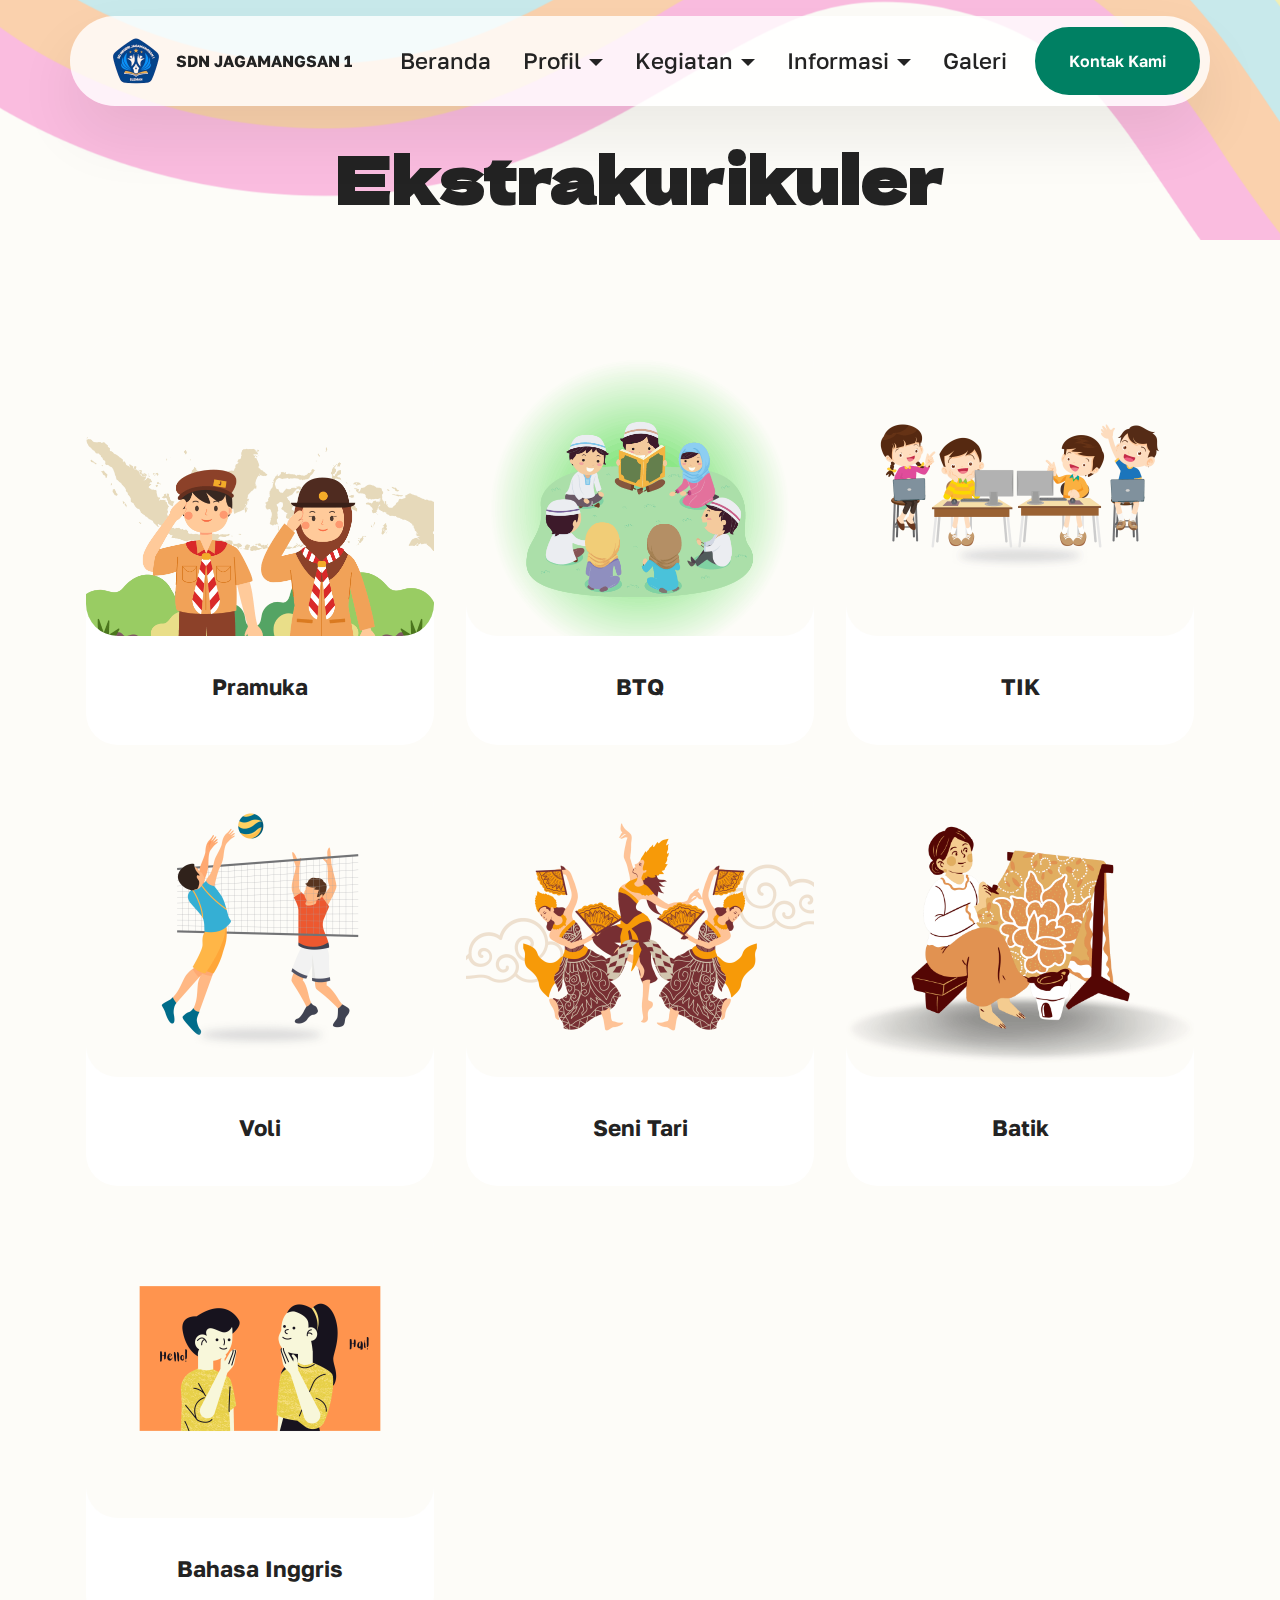
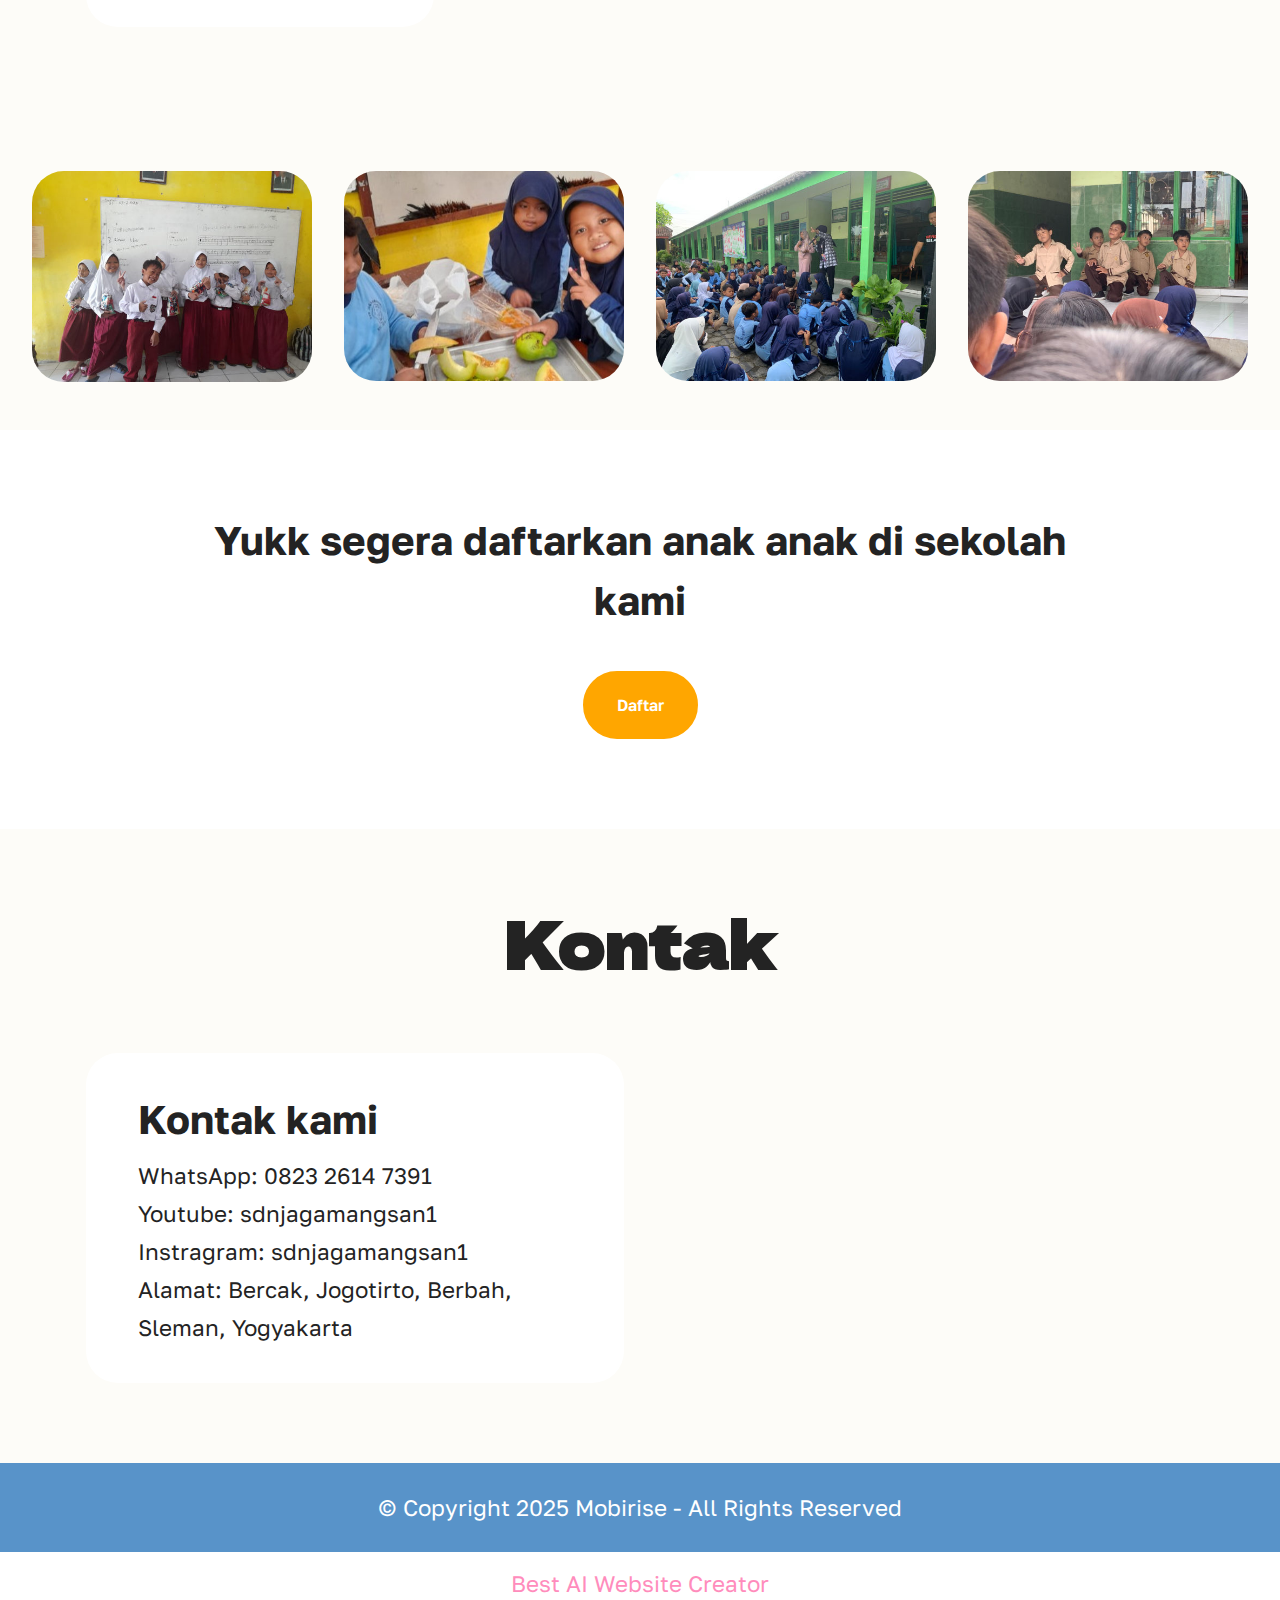
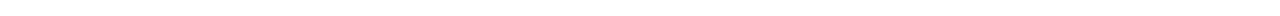
==== commit 9c5a5706: "baru" ====
--- a/ekstrakurikuler.html
+++ b/ekstrakurikuler.html
@@ -56,11 +56,11 @@
 						<a class="nav-link link text-black text-primary display-7" href="index.html">Beranda</a>
 					</li>
 					<li class="nav-item dropdown">
-						<a class="nav-link link text-black dropdown-toggle show display-7" href="https://mobiri.se" aria-expanded="false" data-toggle="dropdown-submenu" data-bs-toggle="dropdown" data-bs-auto-close="outside">Profil</a><div class="dropdown-menu show" aria-labelledby="dropdown-407" data-bs-popper="none"><a class="text-black dropdown-item text-primary display-7" href="sejarah.html">Sejarah</a><a class="text-black show dropdown-item text-primary display-7" href="visi-misi.html">Visi Misi</a><a class="text-black dropdown-item text-primary display-7" href="struktur-oganisasi.html">Struktur Organisasi</a><a class="text-black show dropdown-item text-primary display-7" href="tenaga-pendidik.html">Tenaga Pendidik</a><a class="text-black show dropdown-item text-primary display-7" href="fasilitas.html">Fasilitas</a></div>
+						<a class="nav-link link text-black dropdown-toggle display-7" href="https://mobiri.se" aria-expanded="false" data-toggle="dropdown-submenu" data-bs-toggle="dropdown" data-bs-auto-close="outside">Profil</a><div class="dropdown-menu" aria-labelledby="dropdown-407"><a class="text-black dropdown-item text-primary display-7" href="sejarah.html">Sejarah</a><a class="text-black show dropdown-item text-primary display-7" href="visi-misi.html">Visi Misi</a><a class="text-black dropdown-item text-primary display-7" href="struktur-oganisasi.html">Struktur Organisasi</a><a class="text-black show dropdown-item text-primary display-7" href="tenaga-pendidik.html">Tenaga Pendidik</a><a class="text-black show dropdown-item text-primary display-7" href="fasilitas.html">Fasilitas</a></div>
 					</li>
 					<li class="nav-item dropdown">
-						<a class="nav-link link text-black dropdown-toggle show display-7" href="https://mobiri.se" data-toggle="dropdown-submenu" data-bs-toggle="dropdown" data-bs-auto-close="outside" aria-expanded="false">Kegiatan</a><div class="dropdown-menu show" aria-labelledby="dropdown-950" data-bs-popper="none"><a class="text-black dropdown-item text-primary display-7" href="intrakurikuler.html">Intrakurikuler</a><a class="text-black show dropdown-item text-primary display-7" href="ekstrakurikuler.html">Ekstrakurikuler</a></div>
-					</li><li class="nav-item dropdown"><a class="nav-link link text-black dropdown-toggle show display-7" href="https://mobiri.se" data-toggle="dropdown-submenu" data-bs-toggle="dropdown" data-bs-auto-close="outside" aria-expanded="false">Informasi</a><div class="dropdown-menu show" aria-labelledby="dropdown-753" data-bs-popper="none"><a class="text-black dropdown-item text-primary display-7" href="pengumuman.html">Pengumuman</a><a class="text-black show dropdown-item text-primary display-7" href="pendaftaran.html">Pendaftaran</a></div></li><li class="nav-item"><a class="nav-link link text-black text-primary display-7" href="galeri.html">Galeri</a></li></ul>
+						<a class="nav-link link text-black dropdown-toggle display-7" href="https://mobiri.se" data-toggle="dropdown-submenu" data-bs-toggle="dropdown" data-bs-auto-close="outside" aria-expanded="false">Kegiatan</a><div class="dropdown-menu" aria-labelledby="dropdown-950"><a class="text-black dropdown-item text-primary display-7" href="intrakurikuler.html">Intrakurikuler</a><a class="text-black show dropdown-item text-primary display-7" href="ekstrakurikuler.html">Ekstrakurikuler</a></div>
+					</li><li class="nav-item dropdown"><a class="nav-link link text-black dropdown-toggle display-7" href="https://mobiri.se" data-toggle="dropdown-submenu" data-bs-toggle="dropdown" data-bs-auto-close="outside" aria-expanded="false">Informasi</a><div class="dropdown-menu" aria-labelledby="dropdown-753"><a class="text-black dropdown-item text-primary display-7" href="pengumuman.html">Pengumuman</a><a class="text-black show dropdown-item text-primary display-7" href="pendaftaran.html">Pendaftaran</a></div></li><li class="nav-item"><a class="nav-link link text-black text-primary display-7" href="galeri.html">Galeri</a></li></ul>
 				
 				<div class="navbar-buttons mbr-section-btn"><a class="btn btn-danger display-4" href="kontak-kami.html">Kontak Kami</a></div>
 			</div>
@@ -185,7 +185,7 @@
 	</div>
 </section>
 
-<section data-bs-version="5.1" class="gallery3 cid-u5FFKMkGLd" id="gallery03-26">
+<section data-bs-version="5.1" class="gallery3 cid-ubiiFewGt9" id="gallery03-4z">
     
     
     <div class="container-fluid">
@@ -198,7 +198,7 @@
         <div class="item features-image mb-4 col-6 col-md-4 col-lg-3">
           <div class="item-wrapper">
             <div class="item-img mb-3">
-              <img src="assets/images/pramuka-518x691.jpeg" alt="Mobirise Website Builder" title="" data-slide-to="0" data-bs-slide-to="0">
+              <img src="assets/images/bu-karni-p5-518x389.jpg" alt="Mobirise Website Builder" title="" data-slide-to="0" data-bs-slide-to="0">
             </div>
             
           </div>
@@ -206,7 +206,7 @@
         <div class="item features-image mb-4 col-6 col-md-4 col-lg-3">
           <div class="item-wrapper">
             <div class="item-img mb-3">
-              <img src="assets/images/shop2.jpg" alt="Mobirise Website Builder" title="" data-slide-to="1" data-bs-slide-to="1">
+              <img src="assets/images/p5-bu-karni-518x691.jpeg" alt="Mobirise Website Builder" title="" data-slide-to="1" data-bs-slide-to="1">
             </div>
             
           </div>
@@ -214,7 +214,7 @@
         <div class="item features-image mb-4 col-6 col-md-4 col-lg-3">
           <div class="item-wrapper">
             <div class="item-img mb-3">
-              <img src="assets/images/shop3.jpg" alt="Mobirise Website Builder" title="" data-slide-to="2" data-bs-slide-to="2">
+              <img src="assets/images/whatsapp-image-2024-03-09-at-16.23.41-518x388.jpg" alt="Mobirise Website Builder" title="" data-slide-to="2" data-bs-slide-to="2">
             </div>
             
           </div>
@@ -222,7 +222,7 @@
         <div class="item features-image mb-4 col-6 col-md-4 col-lg-3">
           <div class="item-wrapper">
             <div class="item-img mb-3">
-              <img src="assets/images/shop4.jpg" alt="Mobirise Website Builder" title="" data-slide-to="3" data-bs-slide-to="3">
+              <img src="assets/images/whatsapp-image-2024-04-22-at-08.17.10-518x388.jpg" alt="Mobirise Website Builder" title="" data-slide-to="3" data-bs-slide-to="3">
             </div>
             
           </div>
@@ -231,7 +231,7 @@
     </div>
   </section>
 
-<section data-bs-version="5.1" class="article11 cid-u5G6VYDexF mbr-parallax-background" id="article11-3k">
+<section data-bs-version="5.1" class="article11 cid-ubo1JWiK8D mbr-parallax-background" id="article11-51">
     
 
     
@@ -241,7 +241,7 @@
             <div class="title col-md-12 col-lg-10">
                 <h3 class="mbr-section-title mbr-fonts-style align-center mt-0 mb-0 display-5"><strong>Yukk segera daftarkan anak anak di sekolah kami</strong></h3>
                 
-                <div class="mbr-section-btn align-center mt-4"><a class="btn btn-secondary display-4" href="https://mobiri.se">Daftar</a></div>
+                <div class="mbr-section-btn align-center mt-4"><a class="btn btn-secondary display-4" href="https://wa.me/6287838327234?text=Saya%20ingin%20mendapatkan%20informasi%20PPDB%20SD%20Negeri%20Jagamangsan%201">Daftar</a></div>
             </div>
         </div>
     </div>
@@ -298,7 +298,7 @@
             </div>
         </div>
     </div>
-</section><section class="display-7" style="padding: 0;align-items: center;justify-content: center;flex-wrap: wrap;    align-content: center;display: flex;position: relative;height: 4rem;"><a href="https://mobiri.se/3088887" style="flex: 1 1;height: 4rem;position: absolute;width: 100%;z-index: 1;"><img alt="" style="height: 4rem;" src="[data-uri]"></a><p style="margin: 0;text-align: center;" class="display-7">&#8204;</p><a style="z-index:1" href="https://mobirise.com/builder/ai-website-generator.html">AI Website Generator</a></section><script src="assets/bootstrap/js/bootstrap.bundle.min.js"></script>  <script src="assets/parallax/jarallax.js"></script>  <script src="assets/smoothscroll/smooth-scroll.js"></script>  <script src="assets/ytplayer/index.js"></script>  <script src="assets/dropdown/js/navbar-dropdown.js"></script>  <script src="assets/theme/js/script.js"></script>  
+</section><section class="display-7" style="padding: 0;align-items: center;justify-content: center;flex-wrap: wrap;    align-content: center;display: flex;position: relative;height: 4rem;"><a href="https://mobiri.se/3088887" style="flex: 1 1;height: 4rem;position: absolute;width: 100%;z-index: 1;"><img alt="" style="height: 4rem;" src="[data-uri]"></a><p style="margin: 0;text-align: center;" class="display-7">&#8204;</p><a style="z-index:1" href="https://mobirise.com/builder/ai-website-creator.html">Best AI Website Creator</a></section><script src="assets/bootstrap/js/bootstrap.bundle.min.js"></script>  <script src="assets/parallax/jarallax.js"></script>  <script src="assets/smoothscroll/smooth-scroll.js"></script>  <script src="assets/ytplayer/index.js"></script>  <script src="assets/dropdown/js/navbar-dropdown.js"></script>  <script src="assets/theme/js/script.js"></script>  
   
   
 </body>
--- a/assets/mobirise/css/mbr-additional.css
+++ b/assets/mobirise/css/mbr-additional.css
@@ -1340,8 +1340,8 @@
   top: 0;
 }
 .cid-u5EkbPDEgT {
-  padding-top: 8rem;
-  padding-bottom: 8rem;
+  padding-top: 6rem;
+  padding-bottom: 6rem;
   background-color: #f1efb5;
 }
 .cid-u5EkbPDEgT .mbr-fallback-image.disabled {
@@ -1579,7 +1579,7 @@
 .cid-u5El9l6pvZ {
   padding-top: 30px;
   padding-bottom: 30px;
-  background-color: #5893c9;
+  background-color: #008063;
   overflow: hidden;
 }
 .cid-u5ElIOS5JV {
@@ -2183,15 +2183,15 @@
 .cid-u5Fx6vfWht .mbr-section-btn {
   color: #260a30;
 }
-.cid-u5G6mvWfV7 {
+.cid-ubihbLHWwS {
   padding-top: 5rem;
   padding-bottom: 5rem;
   background-image: url("../../../assets/images/bintang-5-2000x1125.png");
 }
-.cid-u5G6mvWfV7 .mbr-fallback-image.disabled {
+.cid-ubihbLHWwS .mbr-fallback-image.disabled {
   display: none;
 }
-.cid-u5G6mvWfV7 .mbr-fallback-image {
+.cid-ubihbLHWwS .mbr-fallback-image {
   display: block;
   background-size: cover;
   background-position: center center;
@@ -2860,15 +2860,15 @@
 .cid-u5FBkfqXHs .row {
   flex-direction: row-reverse;
 }
-.cid-u5G6AKZjPl {
+.cid-ubihnv19yk {
   padding-top: 5rem;
   padding-bottom: 5rem;
   background-image: url("../../../assets/images/bintang-5-2000x1125.png");
 }
-.cid-u5G6AKZjPl .mbr-fallback-image.disabled {
+.cid-ubihnv19yk .mbr-fallback-image.disabled {
   display: none;
 }
-.cid-u5G6AKZjPl .mbr-fallback-image {
+.cid-ubihnv19yk .mbr-fallback-image {
   display: block;
   background-size: cover;
   background-position: center center;
@@ -3557,15 +3557,15 @@
 .cid-u5FyCLXHfu .mbr-section-subtitle {
   color: #000000;
 }
-.cid-u5G6tbkdFQ {
+.cid-ubihiCDgMs {
   padding-top: 5rem;
   padding-bottom: 5rem;
   background-image: url("../../../assets/images/bintang-5-2000x1125.png");
 }
-.cid-u5G6tbkdFQ .mbr-fallback-image.disabled {
+.cid-ubihiCDgMs .mbr-fallback-image.disabled {
   display: none;
 }
-.cid-u5G6tbkdFQ .mbr-fallback-image {
+.cid-ubihiCDgMs .mbr-fallback-image {
   display: block;
   background-size: cover;
   background-position: center center;
@@ -4264,15 +4264,15 @@
 .cid-u5FCbAse6B .content-head {
   max-width: 800px;
 }
-.cid-u5G6GbCkdI {
+.cid-ubihsc28lF {
   padding-top: 5rem;
   padding-bottom: 5rem;
   background-image: url("../../../assets/images/bintang-5-2000x1125.png");
 }
-.cid-u5G6GbCkdI .mbr-fallback-image.disabled {
+.cid-ubihsc28lF .mbr-fallback-image.disabled {
   display: none;
 }
-.cid-u5G6GbCkdI .mbr-fallback-image {
+.cid-ubihsc28lF .mbr-fallback-image {
   display: block;
   background-size: cover;
   background-position: center center;
@@ -5218,15 +5218,15 @@
 .cid-u8Mc80H4w6 .content-head {
   max-width: 800px;
 }
-.cid-u5G6LKPPIU {
+.cid-ubihxZZvXm {
   padding-top: 5rem;
   padding-bottom: 5rem;
   background-image: url("../../../assets/images/bintang-5-2000x1125.png");
 }
-.cid-u5G6LKPPIU .mbr-fallback-image.disabled {
+.cid-ubihxZZvXm .mbr-fallback-image.disabled {
   display: none;
 }
-.cid-u5G6LKPPIU .mbr-fallback-image {
+.cid-ubihxZZvXm .mbr-fallback-image {
   display: block;
   background-size: cover;
   background-position: center center;
@@ -6010,15 +6010,15 @@
 .cid-u5FECfKIlZ .content-head {
   max-width: 800px;
 }
-.cid-u5G6QkxGIq {
+.cid-ubo1ENFjCm {
   padding-top: 5rem;
   padding-bottom: 5rem;
   background-image: url("../../../assets/images/bintang-5-2000x1125.png");
 }
-.cid-u5G6QkxGIq .mbr-fallback-image.disabled {
+.cid-ubo1ENFjCm .mbr-fallback-image.disabled {
   display: none;
 }
-.cid-u5G6QkxGIq .mbr-fallback-image {
+.cid-ubo1ENFjCm .mbr-fallback-image {
   display: block;
   background-size: cover;
   background-position: center center;
@@ -6746,66 +6746,66 @@
 .cid-uaX5LR3pZO .content-head {
   max-width: 800px;
 }
-.cid-u5FFKMkGLd {
+.cid-ubiiFewGt9 {
   padding-top: 1rem;
   padding-bottom: 0rem;
   background-color: #fdfcf8;
 }
-.cid-u5FFKMkGLd h6 {
+.cid-ubiiFewGt9 h6 {
   line-height: 1.2;
 }
-.cid-u5FFKMkGLd img,
-.cid-u5FFKMkGLd .item-img {
+.cid-ubiiFewGt9 img,
+.cid-ubiiFewGt9 .item-img {
   width: 100%;
 }
-.cid-u5FFKMkGLd .item:focus,
-.cid-u5FFKMkGLd span:focus {
+.cid-ubiiFewGt9 .item:focus,
+.cid-ubiiFewGt9 span:focus {
   outline: none;
 }
-.cid-u5FFKMkGLd .item {
+.cid-ubiiFewGt9 .item {
   cursor: pointer;
 }
-.cid-u5FFKMkGLd .item-wrapper {
+.cid-ubiiFewGt9 .item-wrapper {
   position: relative;
   border-radius: 4px;
   display: flex;
   flex-flow: column nowrap;
 }
-.cid-u5FFKMkGLd .mbr-section-btn {
+.cid-ubiiFewGt9 .mbr-section-btn {
   margin-top: auto !important;
   text-align: center;
 }
-.cid-u5FFKMkGLd .mbr-section-title {
+.cid-ubiiFewGt9 .mbr-section-title {
   color: #000000;
 }
-.cid-u5FFKMkGLd .mbr-text,
-.cid-u5FFKMkGLd .mbr-section-btn {
+.cid-ubiiFewGt9 .mbr-text,
+.cid-ubiiFewGt9 .mbr-section-btn {
   color: #000000;
 }
-.cid-u5FFKMkGLd .item-title {
+.cid-ubiiFewGt9 .item-title {
   color: #000000;
   text-align: center;
 }
-.cid-u5FFKMkGLd .item-subtitle {
+.cid-ubiiFewGt9 .item-subtitle {
   color: #000000;
   text-align: center;
 }
-.cid-u5FFKMkGLd .item-text {
+.cid-ubiiFewGt9 .item-text {
   color: #000000;
   text-align: center;
 }
-.cid-u5FFKMkGLd .content-head {
+.cid-ubiiFewGt9 .content-head {
   max-width: 800px;
 }
-.cid-u5G6VYDexF {
+.cid-ubo1JWiK8D {
   padding-top: 5rem;
   padding-bottom: 5rem;
   background-image: url("../../../assets/images/bintang-5-2000x1125.png");
 }
-.cid-u5G6VYDexF .mbr-fallback-image.disabled {
+.cid-ubo1JWiK8D .mbr-fallback-image.disabled {
   display: none;
 }
-.cid-u5G6VYDexF .mbr-fallback-image {
+.cid-ubo1JWiK8D .mbr-fallback-image {
   display: block;
   background-size: cover;
   background-position: center center;
@@ -7537,15 +7537,15 @@
 .cid-uaXl0teCb1 .item-wrapper .mbr-section-btn {
   text-align: left;
 }
-.cid-u5G70ktbpU {
+.cid-ubihYFMhM3 {
   padding-top: 5rem;
   padding-bottom: 5rem;
   background-image: url("../../../assets/images/bintang-5-2000x1125.png");
 }
-.cid-u5G70ktbpU .mbr-fallback-image.disabled {
+.cid-ubihYFMhM3 .mbr-fallback-image.disabled {
   display: none;
 }
-.cid-u5G70ktbpU .mbr-fallback-image {
+.cid-ubihYFMhM3 .mbr-fallback-image {
   display: block;
   background-size: cover;
   background-position: center center;
@@ -8253,15 +8253,15 @@
 .cid-u5FNChQ7u5 .mbr-section-btn {
   color: #260a30;
 }
-.cid-u5G75h63LY {
+.cid-ubii4gXczV {
   padding-top: 5rem;
   padding-bottom: 5rem;
   background-image: url("../../../assets/images/bintang-5-2000x1125.png");
 }
-.cid-u5G75h63LY .mbr-fallback-image.disabled {
+.cid-ubii4gXczV .mbr-fallback-image.disabled {
   display: none;
 }
-.cid-u5G75h63LY .mbr-fallback-image {
+.cid-ubii4gXczV .mbr-fallback-image {
   display: block;
   background-size: cover;
   background-position: center center;
--- a/assets/mobirise/css/mbr-additional.css
+++ b/assets/mobirise/css/mbr-additional.css
@@ -1340,8 +1340,8 @@
   top: 0;
 }
 .cid-u5EkbPDEgT {
-  padding-top: 8rem;
-  padding-bottom: 8rem;
+  padding-top: 6rem;
+  padding-bottom: 6rem;
   background-color: #f1efb5;
 }
 .cid-u5EkbPDEgT .mbr-fallback-image.disabled {
@@ -1579,7 +1579,7 @@
 .cid-u5El9l6pvZ {
   padding-top: 30px;
   padding-bottom: 30px;
-  background-color: #5893c9;
+  background-color: #008063;
   overflow: hidden;
 }
 .cid-u5ElIOS5JV {
@@ -2183,15 +2183,15 @@
 .cid-u5Fx6vfWht .mbr-section-btn {
   color: #260a30;
 }
-.cid-u5G6mvWfV7 {
+.cid-ubihbLHWwS {
   padding-top: 5rem;
   padding-bottom: 5rem;
   background-image: url("../../../assets/images/bintang-5-2000x1125.png");
 }
-.cid-u5G6mvWfV7 .mbr-fallback-image.disabled {
+.cid-ubihbLHWwS .mbr-fallback-image.disabled {
   display: none;
 }
-.cid-u5G6mvWfV7 .mbr-fallback-image {
+.cid-ubihbLHWwS .mbr-fallback-image {
   display: block;
   background-size: cover;
   background-position: center center;
@@ -2860,15 +2860,15 @@
 .cid-u5FBkfqXHs .row {
   flex-direction: row-reverse;
 }
-.cid-u5G6AKZjPl {
+.cid-ubihnv19yk {
   padding-top: 5rem;
   padding-bottom: 5rem;
   background-image: url("../../../assets/images/bintang-5-2000x1125.png");
 }
-.cid-u5G6AKZjPl .mbr-fallback-image.disabled {
+.cid-ubihnv19yk .mbr-fallback-image.disabled {
   display: none;
 }
-.cid-u5G6AKZjPl .mbr-fallback-image {
+.cid-ubihnv19yk .mbr-fallback-image {
   display: block;
   background-size: cover;
   background-position: center center;
@@ -3557,15 +3557,15 @@
 .cid-u5FyCLXHfu .mbr-section-subtitle {
   color: #000000;
 }
-.cid-u5G6tbkdFQ {
+.cid-ubihiCDgMs {
   padding-top: 5rem;
   padding-bottom: 5rem;
   background-image: url("../../../assets/images/bintang-5-2000x1125.png");
 }
-.cid-u5G6tbkdFQ .mbr-fallback-image.disabled {
+.cid-ubihiCDgMs .mbr-fallback-image.disabled {
   display: none;
 }
-.cid-u5G6tbkdFQ .mbr-fallback-image {
+.cid-ubihiCDgMs .mbr-fallback-image {
   display: block;
   background-size: cover;
   background-position: center center;
@@ -4264,15 +4264,15 @@
 .cid-u5FCbAse6B .content-head {
   max-width: 800px;
 }
-.cid-u5G6GbCkdI {
+.cid-ubihsc28lF {
   padding-top: 5rem;
   padding-bottom: 5rem;
   background-image: url("../../../assets/images/bintang-5-2000x1125.png");
 }
-.cid-u5G6GbCkdI .mbr-fallback-image.disabled {
+.cid-ubihsc28lF .mbr-fallback-image.disabled {
   display: none;
 }
-.cid-u5G6GbCkdI .mbr-fallback-image {
+.cid-ubihsc28lF .mbr-fallback-image {
   display: block;
   background-size: cover;
   background-position: center center;
@@ -5218,15 +5218,15 @@
 .cid-u8Mc80H4w6 .content-head {
   max-width: 800px;
 }
-.cid-u5G6LKPPIU {
+.cid-ubihxZZvXm {
   padding-top: 5rem;
   padding-bottom: 5rem;
   background-image: url("../../../assets/images/bintang-5-2000x1125.png");
 }
-.cid-u5G6LKPPIU .mbr-fallback-image.disabled {
+.cid-ubihxZZvXm .mbr-fallback-image.disabled {
   display: none;
 }
-.cid-u5G6LKPPIU .mbr-fallback-image {
+.cid-ubihxZZvXm .mbr-fallback-image {
   display: block;
   background-size: cover;
   background-position: center center;
@@ -6010,15 +6010,15 @@
 .cid-u5FECfKIlZ .content-head {
   max-width: 800px;
 }
-.cid-u5G6QkxGIq {
+.cid-ubo1ENFjCm {
   padding-top: 5rem;
   padding-bottom: 5rem;
   background-image: url("../../../assets/images/bintang-5-2000x1125.png");
 }
-.cid-u5G6QkxGIq .mbr-fallback-image.disabled {
+.cid-ubo1ENFjCm .mbr-fallback-image.disabled {
   display: none;
 }
-.cid-u5G6QkxGIq .mbr-fallback-image {
+.cid-ubo1ENFjCm .mbr-fallback-image {
   display: block;
   background-size: cover;
   background-position: center center;
@@ -6746,66 +6746,66 @@
 .cid-uaX5LR3pZO .content-head {
   max-width: 800px;
 }
-.cid-u5FFKMkGLd {
+.cid-ubiiFewGt9 {
   padding-top: 1rem;
   padding-bottom: 0rem;
   background-color: #fdfcf8;
 }
-.cid-u5FFKMkGLd h6 {
+.cid-ubiiFewGt9 h6 {
   line-height: 1.2;
 }
-.cid-u5FFKMkGLd img,
-.cid-u5FFKMkGLd .item-img {
+.cid-ubiiFewGt9 img,
+.cid-ubiiFewGt9 .item-img {
   width: 100%;
 }
-.cid-u5FFKMkGLd .item:focus,
-.cid-u5FFKMkGLd span:focus {
+.cid-ubiiFewGt9 .item:focus,
+.cid-ubiiFewGt9 span:focus {
   outline: none;
 }
-.cid-u5FFKMkGLd .item {
+.cid-ubiiFewGt9 .item {
   cursor: pointer;
 }
-.cid-u5FFKMkGLd .item-wrapper {
+.cid-ubiiFewGt9 .item-wrapper {
   position: relative;
   border-radius: 4px;
   display: flex;
   flex-flow: column nowrap;
 }
-.cid-u5FFKMkGLd .mbr-section-btn {
+.cid-ubiiFewGt9 .mbr-section-btn {
   margin-top: auto !important;
   text-align: center;
 }
-.cid-u5FFKMkGLd .mbr-section-title {
+.cid-ubiiFewGt9 .mbr-section-title {
   color: #000000;
 }
-.cid-u5FFKMkGLd .mbr-text,
-.cid-u5FFKMkGLd .mbr-section-btn {
+.cid-ubiiFewGt9 .mbr-text,
+.cid-ubiiFewGt9 .mbr-section-btn {
   color: #000000;
 }
-.cid-u5FFKMkGLd .item-title {
+.cid-ubiiFewGt9 .item-title {
   color: #000000;
   text-align: center;
 }
-.cid-u5FFKMkGLd .item-subtitle {
+.cid-ubiiFewGt9 .item-subtitle {
   color: #000000;
   text-align: center;
 }
-.cid-u5FFKMkGLd .item-text {
+.cid-ubiiFewGt9 .item-text {
   color: #000000;
   text-align: center;
 }
-.cid-u5FFKMkGLd .content-head {
+.cid-ubiiFewGt9 .content-head {
   max-width: 800px;
 }
-.cid-u5G6VYDexF {
+.cid-ubo1JWiK8D {
   padding-top: 5rem;
   padding-bottom: 5rem;
   background-image: url("../../../assets/images/bintang-5-2000x1125.png");
 }
-.cid-u5G6VYDexF .mbr-fallback-image.disabled {
+.cid-ubo1JWiK8D .mbr-fallback-image.disabled {
   display: none;
 }
-.cid-u5G6VYDexF .mbr-fallback-image {
+.cid-ubo1JWiK8D .mbr-fallback-image {
   display: block;
   background-size: cover;
   background-position: center center;
@@ -7537,15 +7537,15 @@
 .cid-uaXl0teCb1 .item-wrapper .mbr-section-btn {
   text-align: left;
 }
-.cid-u5G70ktbpU {
+.cid-ubihYFMhM3 {
   padding-top: 5rem;
   padding-bottom: 5rem;
   background-image: url("../../../assets/images/bintang-5-2000x1125.png");
 }
-.cid-u5G70ktbpU .mbr-fallback-image.disabled {
+.cid-ubihYFMhM3 .mbr-fallback-image.disabled {
   display: none;
 }
-.cid-u5G70ktbpU .mbr-fallback-image {
+.cid-ubihYFMhM3 .mbr-fallback-image {
   display: block;
   background-size: cover;
   background-position: center center;
@@ -8253,15 +8253,15 @@
 .cid-u5FNChQ7u5 .mbr-section-btn {
   color: #260a30;
 }
-.cid-u5G75h63LY {
+.cid-ubii4gXczV {
   padding-top: 5rem;
   padding-bottom: 5rem;
   background-image: url("../../../assets/images/bintang-5-2000x1125.png");
 }
-.cid-u5G75h63LY .mbr-fallback-image.disabled {
+.cid-ubii4gXczV .mbr-fallback-image.disabled {
   display: none;
 }
-.cid-u5G75h63LY .mbr-fallback-image {
+.cid-ubii4gXczV .mbr-fallback-image {
   display: block;
   background-size: cover;
   background-position: center center;
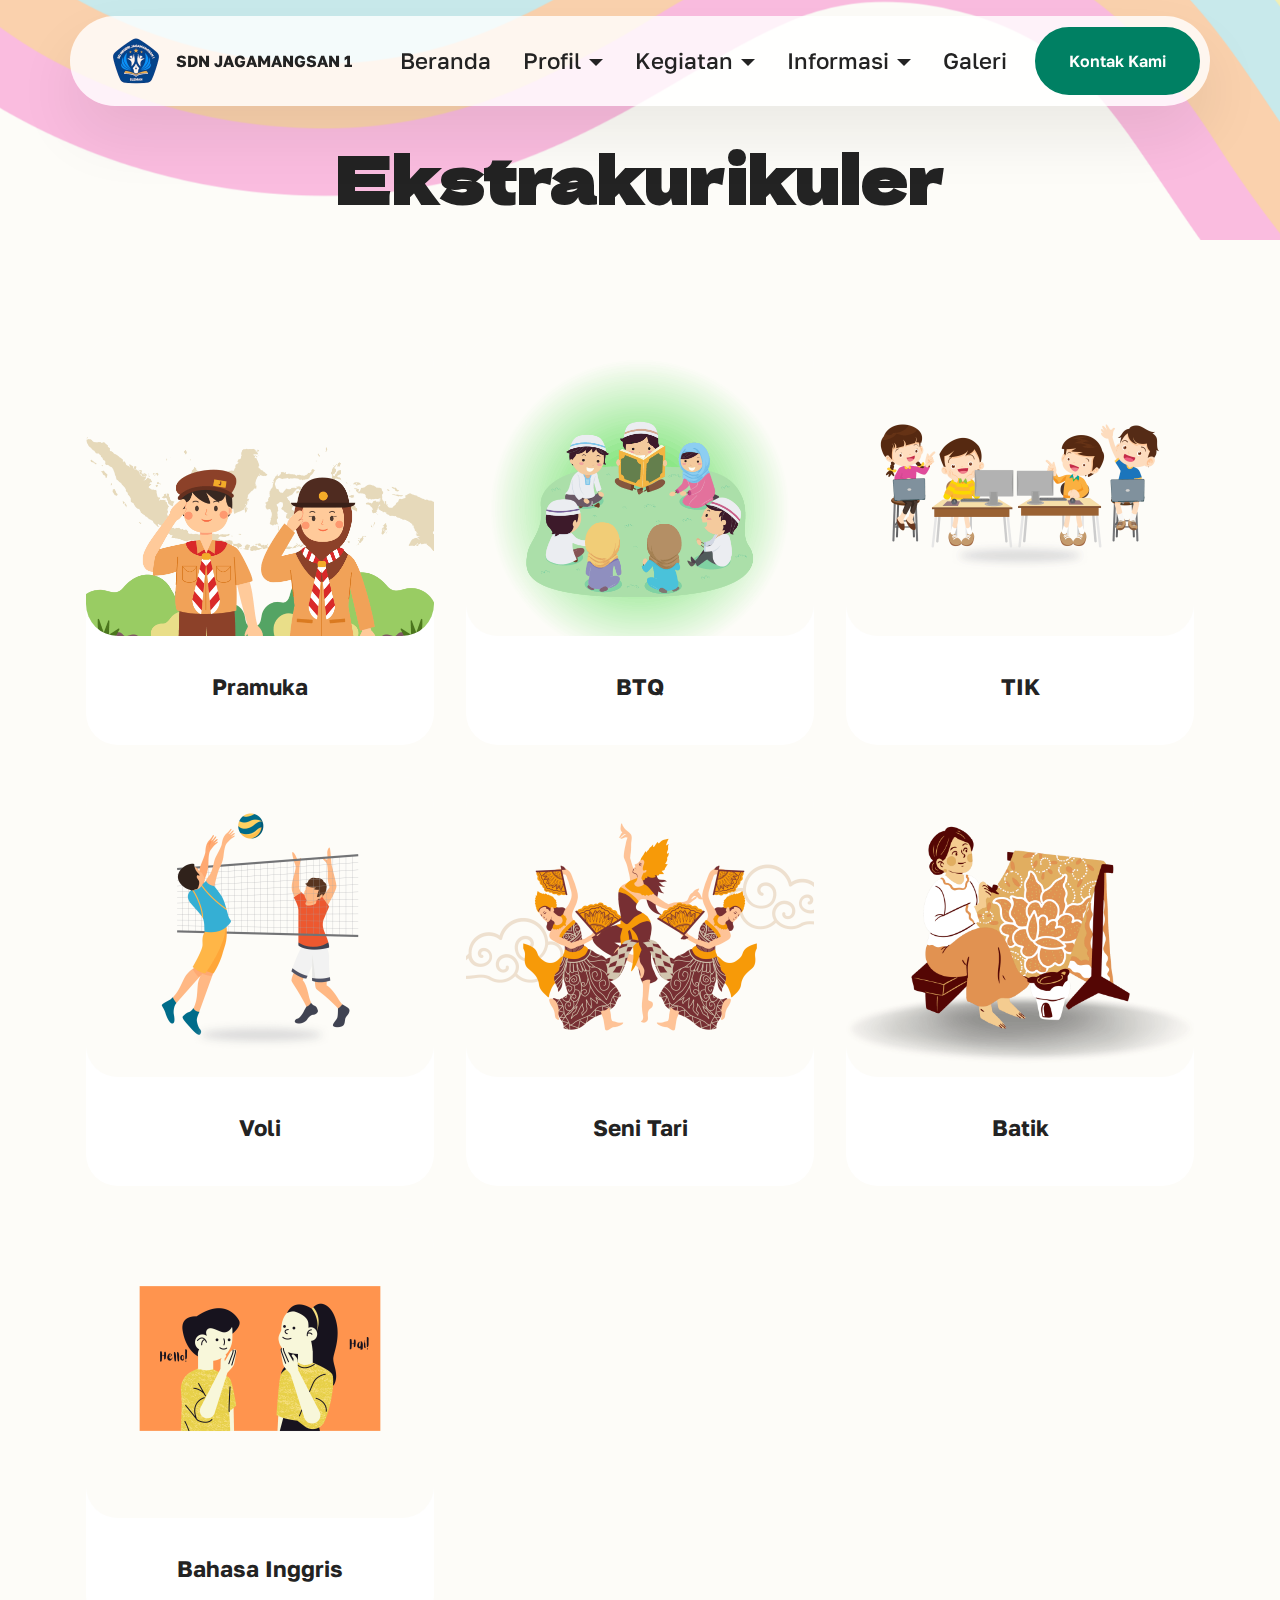
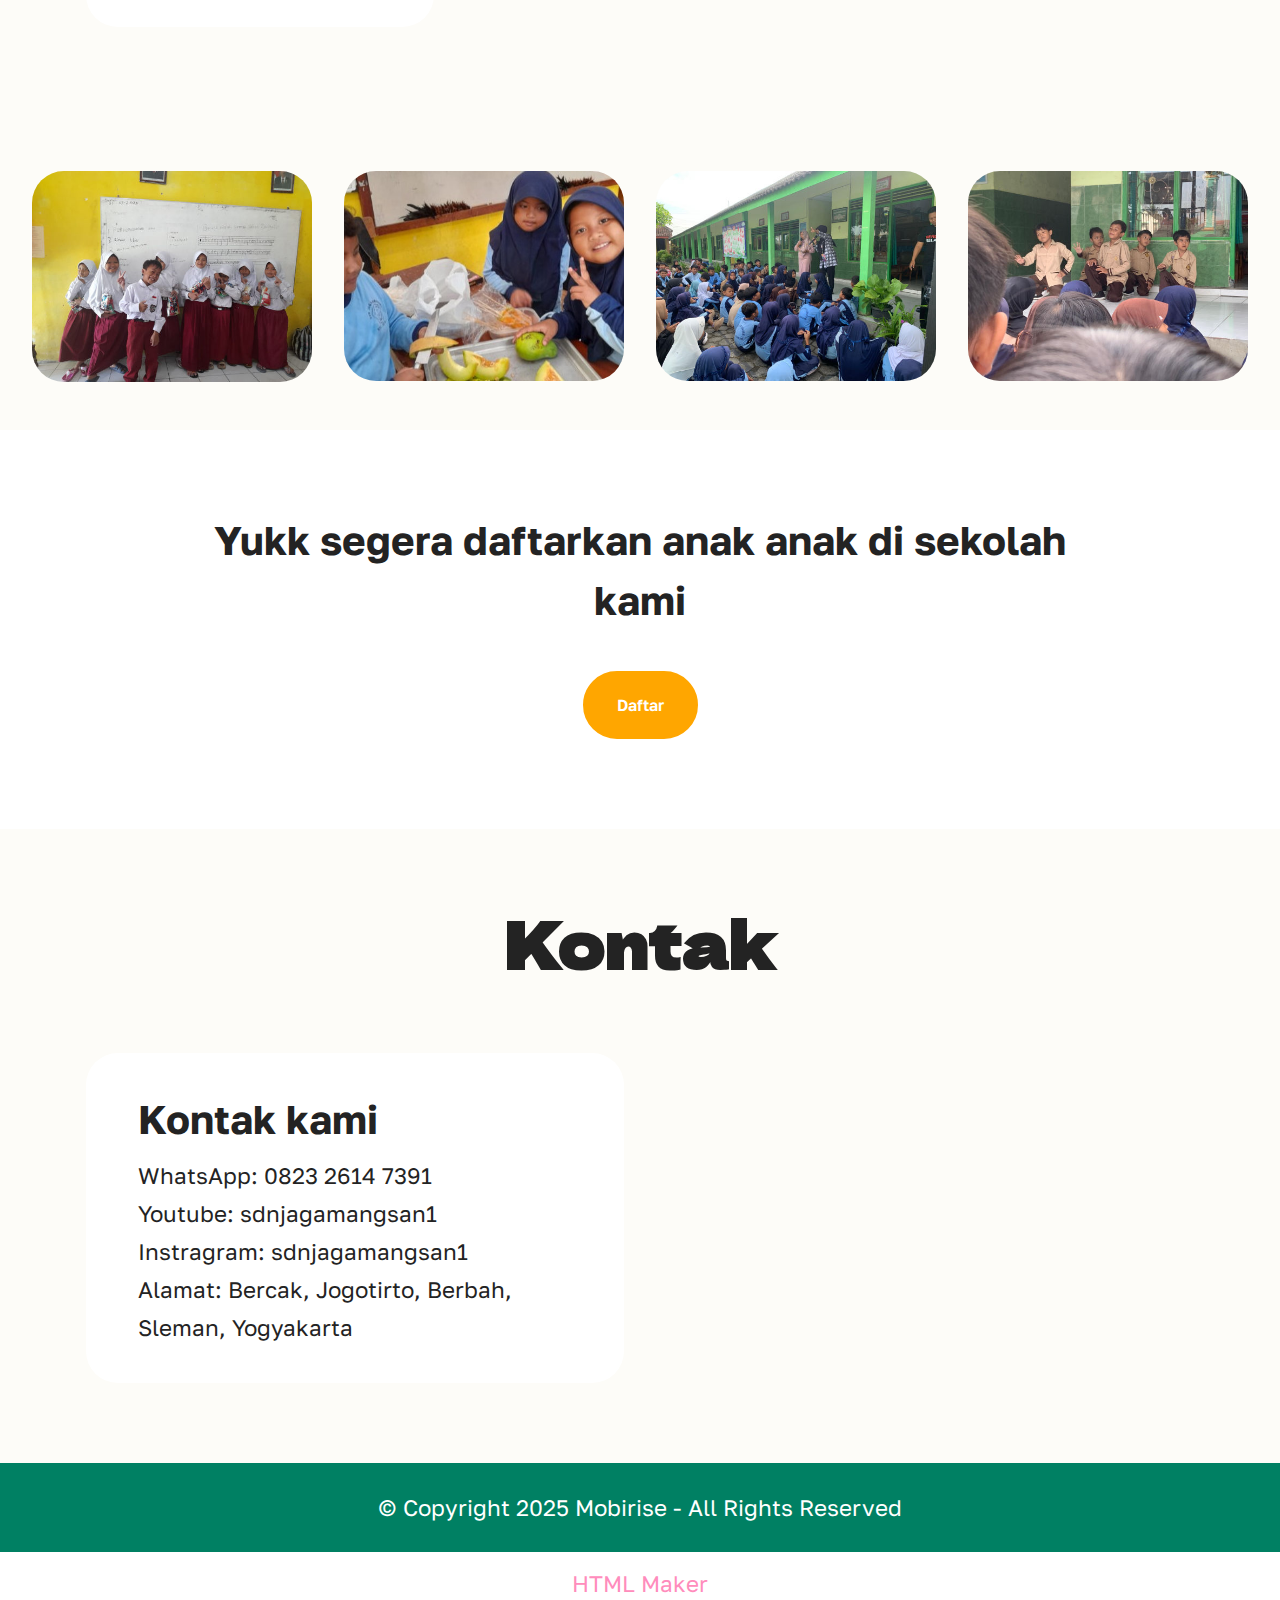
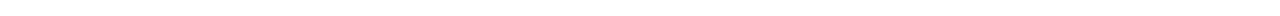
==== commit cb57b56c: "footer baru" ====
--- a/ekstrakurikuler.html
+++ b/ekstrakurikuler.html
@@ -298,7 +298,7 @@
             </div>
         </div>
     </div>
-</section><section class="display-7" style="padding: 0;align-items: center;justify-content: center;flex-wrap: wrap;    align-content: center;display: flex;position: relative;height: 4rem;"><a href="https://mobiri.se/3088887" style="flex: 1 1;height: 4rem;position: absolute;width: 100%;z-index: 1;"><img alt="" style="height: 4rem;" src="[data-uri]"></a><p style="margin: 0;text-align: center;" class="display-7">&#8204;</p><a style="z-index:1" href="https://mobirise.com/builder/ai-website-creator.html">Best AI Website Creator</a></section><script src="assets/bootstrap/js/bootstrap.bundle.min.js"></script>  <script src="assets/parallax/jarallax.js"></script>  <script src="assets/smoothscroll/smooth-scroll.js"></script>  <script src="assets/ytplayer/index.js"></script>  <script src="assets/dropdown/js/navbar-dropdown.js"></script>  <script src="assets/theme/js/script.js"></script>  
+</section><section class="display-7" style="padding: 0;align-items: center;justify-content: center;flex-wrap: wrap;    align-content: center;display: flex;position: relative;height: 4rem;"><a href="https://mobiri.se/3088887" style="flex: 1 1;height: 4rem;position: absolute;width: 100%;z-index: 1;"><img alt="" style="height: 4rem;" src="[data-uri]"></a><p style="margin: 0;text-align: center;" class="display-7">&#8204;</p><a style="z-index:1" href="https://mobirise.com/html-builder.html">HTML Maker</a></section><script src="assets/bootstrap/js/bootstrap.bundle.min.js"></script>  <script src="assets/parallax/jarallax.js"></script>  <script src="assets/smoothscroll/smooth-scroll.js"></script>  <script src="assets/ytplayer/index.js"></script>  <script src="assets/dropdown/js/navbar-dropdown.js"></script>  <script src="assets/theme/js/script.js"></script>  
   
   
 </body>
--- a/assets/mobirise/css/mbr-additional.css
+++ b/assets/mobirise/css/mbr-additional.css
@@ -2279,7 +2279,7 @@
 .cid-u5ElIW2oMa {
   padding-top: 30px;
   padding-bottom: 30px;
-  background-color: #5893c9;
+  background-color: #008063;
   overflow: hidden;
 }
 .cid-u5FB9yWOsx {
@@ -2956,7 +2956,7 @@
 .cid-u5FB9BEKB8 {
   padding-top: 30px;
   padding-bottom: 30px;
-  background-color: #5893c9;
+  background-color: #008063;
   overflow: hidden;
 }
 .cid-u5FyfbKMBV {
@@ -3653,7 +3653,7 @@
 .cid-u5FyfdgjNX {
   padding-top: 30px;
   padding-bottom: 30px;
-  background-color: #5893c9;
+  background-color: #008063;
   overflow: hidden;
 }
 .cid-u5FC59TZnU {
@@ -4360,7 +4360,7 @@
 .cid-u5FC5bTl0Q {
   padding-top: 30px;
   padding-bottom: 30px;
-  background-color: #5893c9;
+  background-color: #008063;
   overflow: hidden;
 }
 .cid-u5FDfUozzW {
@@ -5314,7 +5314,7 @@
 .cid-u5FDfYaq39 {
   padding-top: 30px;
   padding-bottom: 30px;
-  background-color: #5893c9;
+  background-color: #008063;
   overflow: hidden;
 }
 .cid-u5FECeKo9K {
@@ -6106,7 +6106,7 @@
 .cid-u5FEChHNC4 {
   padding-top: 30px;
   padding-bottom: 30px;
-  background-color: #5893c9;
+  background-color: #008063;
   overflow: hidden;
 }
 .cid-u5FFKKvWVM {
@@ -6893,7 +6893,7 @@
 .cid-u5FFKO2Dre {
   padding-top: 30px;
   padding-bottom: 30px;
-  background-color: #5893c9;
+  background-color: #008063;
   overflow: hidden;
 }
 .cid-u5FFVo6txF {
@@ -7633,7 +7633,7 @@
 .cid-u5FFVs7zKB {
   padding-top: 30px;
   padding-bottom: 30px;
-  background-color: #5893c9;
+  background-color: #008063;
   overflow: hidden;
 }
 .cid-u5FGIe1PxR {
@@ -8349,7 +8349,7 @@
 .cid-u5FGIhFYav {
   padding-top: 30px;
   padding-bottom: 30px;
-  background-color: #5893c9;
+  background-color: #008063;
   overflow: hidden;
 }
 .cid-u5FLJ7uBLd {
@@ -9257,7 +9257,7 @@
 .cid-u5FLJaj7Ll {
   padding-top: 30px;
   padding-bottom: 30px;
-  background-color: #5893c9;
+  background-color: #008063;
   overflow: hidden;
 }
 .cid-u5FMcyD4oo {
@@ -9915,6 +9915,6 @@
 .cid-u5FMcBDwSk {
   padding-top: 30px;
   padding-bottom: 30px;
-  background-color: #5893c9;
+  background-color: #008063;
   overflow: hidden;
 }
--- a/assets/mobirise/css/mbr-additional.css
+++ b/assets/mobirise/css/mbr-additional.css
@@ -2279,7 +2279,7 @@
 .cid-u5ElIW2oMa {
   padding-top: 30px;
   padding-bottom: 30px;
-  background-color: #5893c9;
+  background-color: #008063;
   overflow: hidden;
 }
 .cid-u5FB9yWOsx {
@@ -2956,7 +2956,7 @@
 .cid-u5FB9BEKB8 {
   padding-top: 30px;
   padding-bottom: 30px;
-  background-color: #5893c9;
+  background-color: #008063;
   overflow: hidden;
 }
 .cid-u5FyfbKMBV {
@@ -3653,7 +3653,7 @@
 .cid-u5FyfdgjNX {
   padding-top: 30px;
   padding-bottom: 30px;
-  background-color: #5893c9;
+  background-color: #008063;
   overflow: hidden;
 }
 .cid-u5FC59TZnU {
@@ -4360,7 +4360,7 @@
 .cid-u5FC5bTl0Q {
   padding-top: 30px;
   padding-bottom: 30px;
-  background-color: #5893c9;
+  background-color: #008063;
   overflow: hidden;
 }
 .cid-u5FDfUozzW {
@@ -5314,7 +5314,7 @@
 .cid-u5FDfYaq39 {
   padding-top: 30px;
   padding-bottom: 30px;
-  background-color: #5893c9;
+  background-color: #008063;
   overflow: hidden;
 }
 .cid-u5FECeKo9K {
@@ -6106,7 +6106,7 @@
 .cid-u5FEChHNC4 {
   padding-top: 30px;
   padding-bottom: 30px;
-  background-color: #5893c9;
+  background-color: #008063;
   overflow: hidden;
 }
 .cid-u5FFKKvWVM {
@@ -6893,7 +6893,7 @@
 .cid-u5FFKO2Dre {
   padding-top: 30px;
   padding-bottom: 30px;
-  background-color: #5893c9;
+  background-color: #008063;
   overflow: hidden;
 }
 .cid-u5FFVo6txF {
@@ -7633,7 +7633,7 @@
 .cid-u5FFVs7zKB {
   padding-top: 30px;
   padding-bottom: 30px;
-  background-color: #5893c9;
+  background-color: #008063;
   overflow: hidden;
 }
 .cid-u5FGIe1PxR {
@@ -8349,7 +8349,7 @@
 .cid-u5FGIhFYav {
   padding-top: 30px;
   padding-bottom: 30px;
-  background-color: #5893c9;
+  background-color: #008063;
   overflow: hidden;
 }
 .cid-u5FLJ7uBLd {
@@ -9257,7 +9257,7 @@
 .cid-u5FLJaj7Ll {
   padding-top: 30px;
   padding-bottom: 30px;
-  background-color: #5893c9;
+  background-color: #008063;
   overflow: hidden;
 }
 .cid-u5FMcyD4oo {
@@ -9915,6 +9915,6 @@
 .cid-u5FMcBDwSk {
   padding-top: 30px;
   padding-bottom: 30px;
-  background-color: #5893c9;
+  background-color: #008063;
   overflow: hidden;
 }
